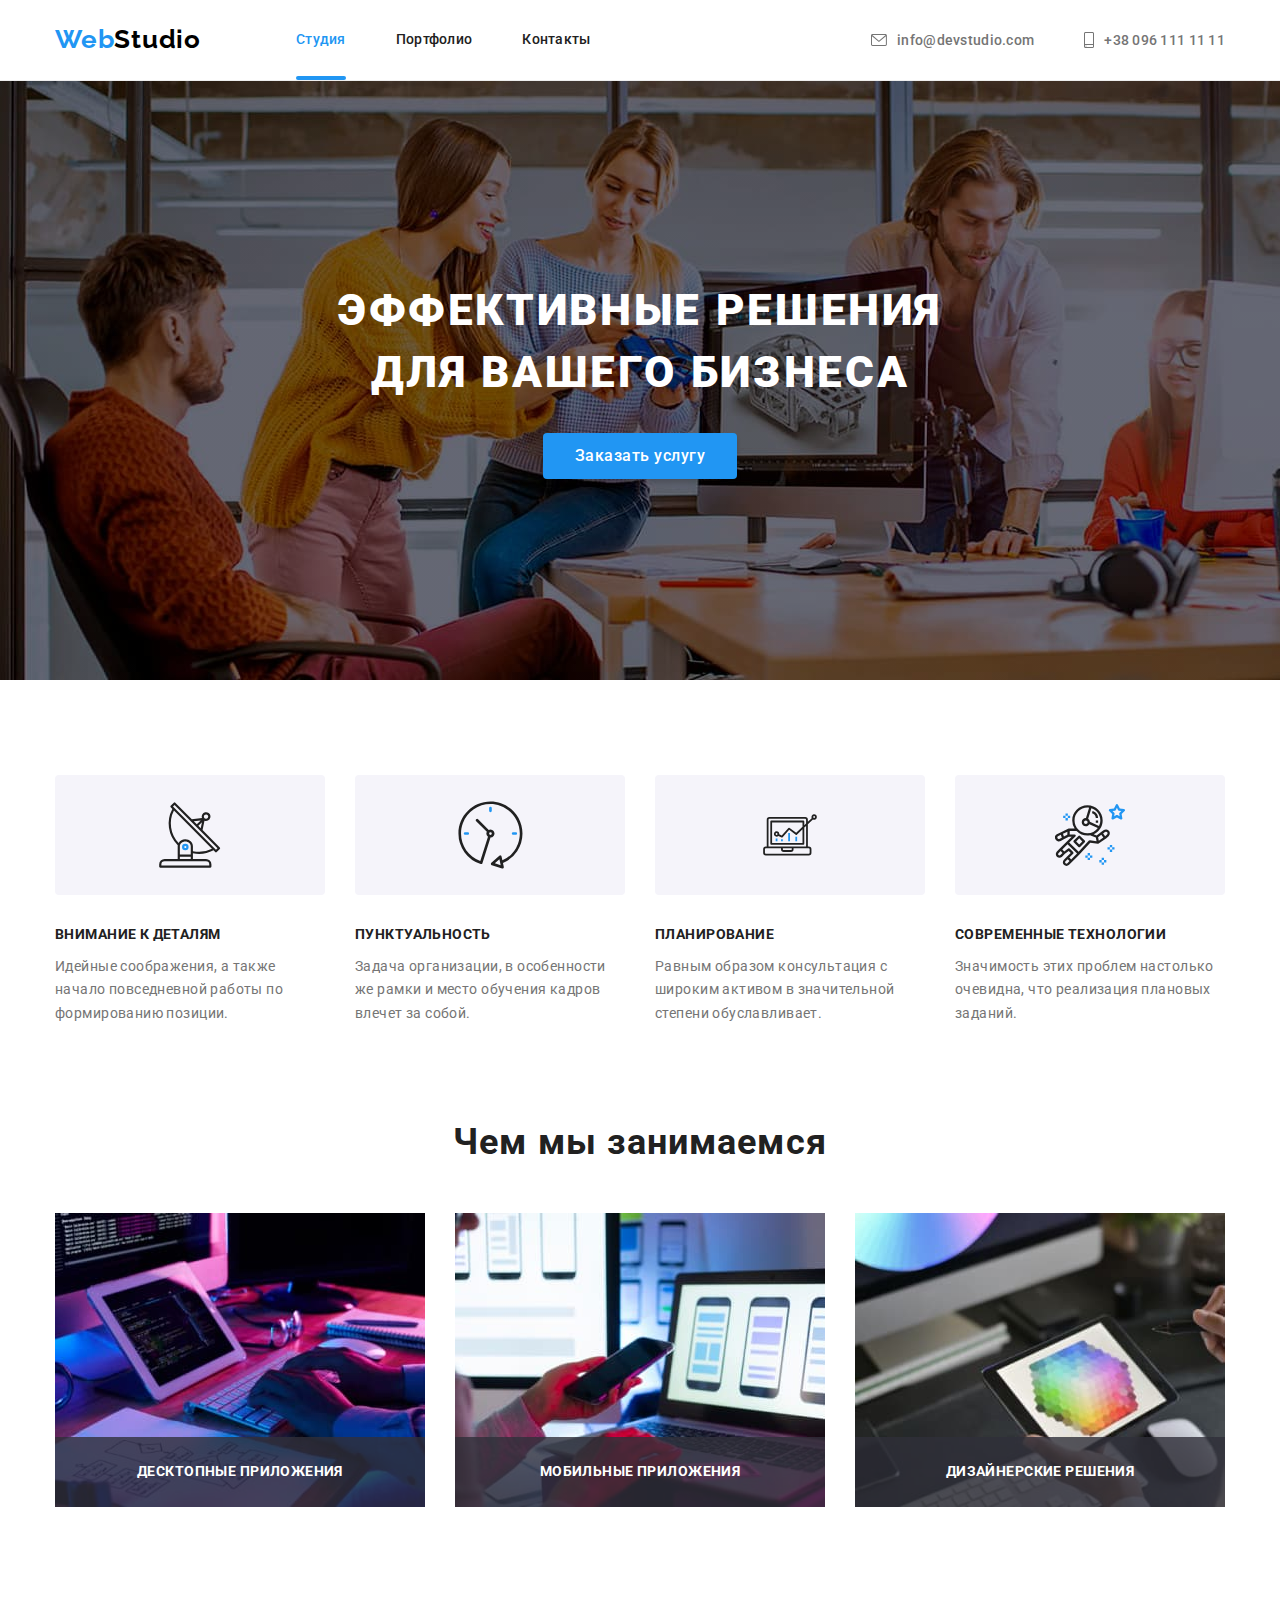
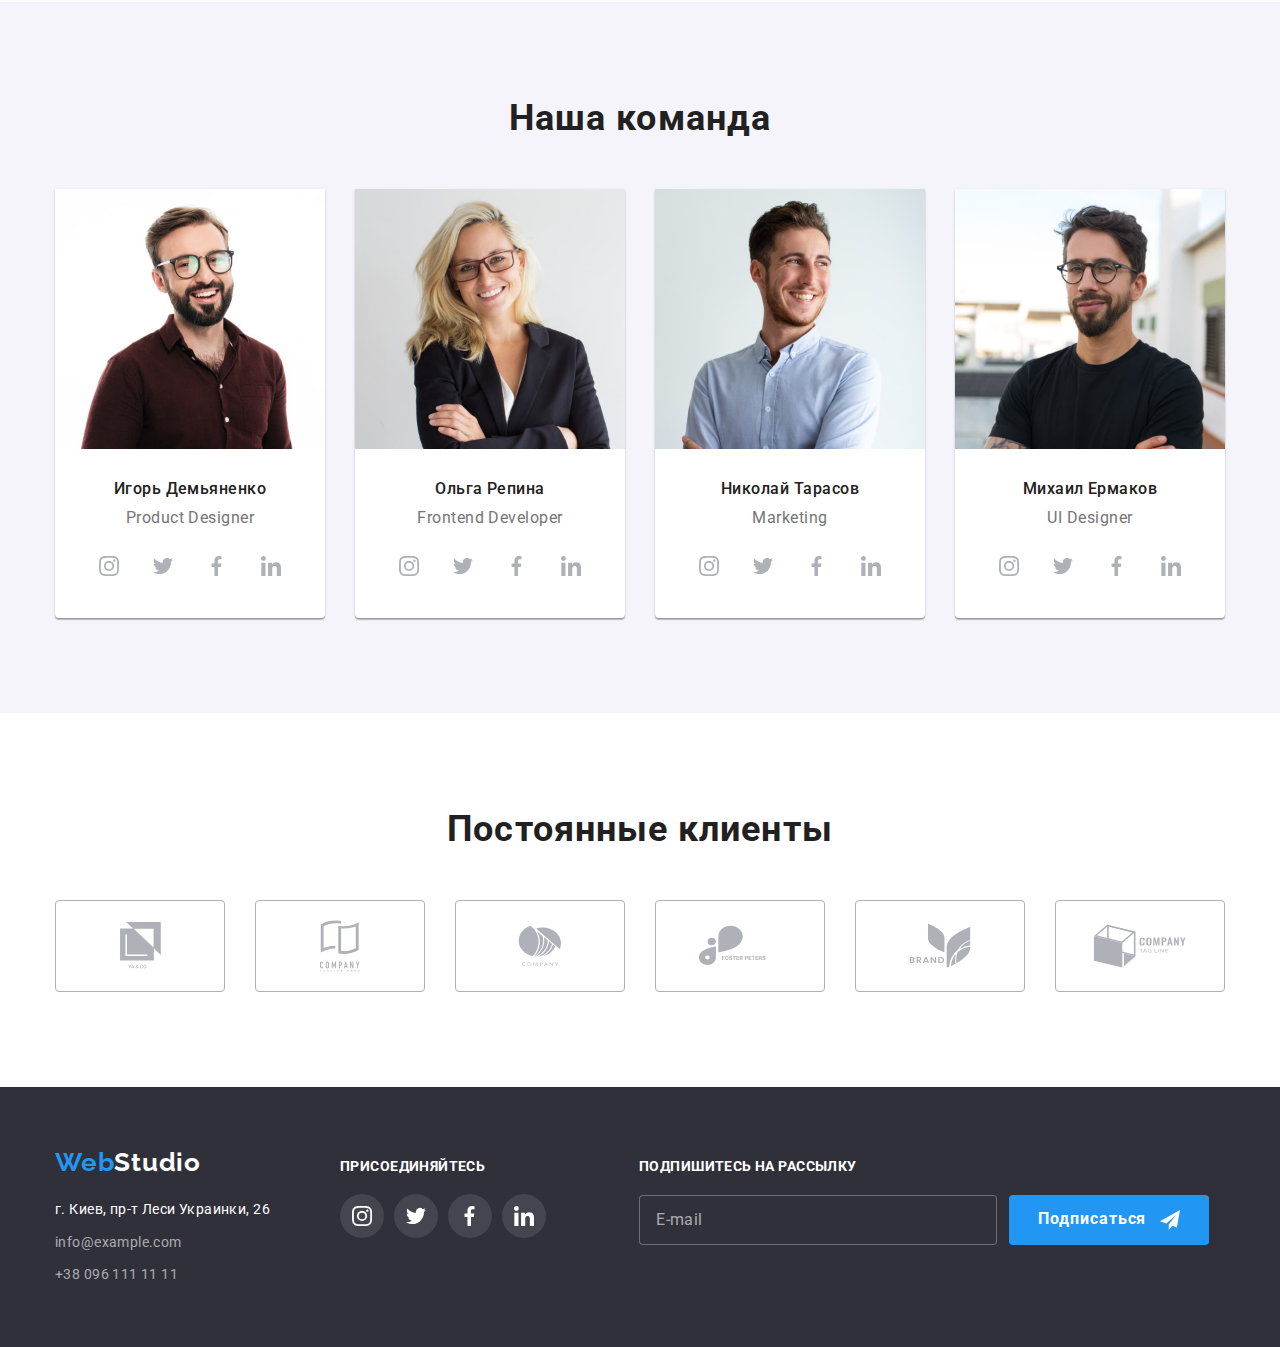
==== index.html @ 0ee6da51 "!!!!!!Start!!!!!!" ====
<!DOCTYPE html>
<html lang="ru">

<head>
  <meta charset="UTF-8" />
  <meta http-equiv="X-UA-Compatible" content="IE=edge" />
  <meta name="viewport" content="width=device-width, initial-scale=1.0" />
  <title>Document</title>
  <link rel="preconnect" href="https://fonts.googleapis.com" />
  <link rel="preconnect" href="https://fonts.gstatic.com" crossorigin />
  <link href="https://fonts.googleapis.com/css2?family=Raleway:wght@700&family=Roboto:wght@400;500;700;900&display=swap"
    rel="stylesheet" />
  <link rel="stylesheet"
    href="https://cdnjs.cloudflare.com/ajax/libs/modern-normalize/1.1.0/modern-normalize.min.css" />
  <link rel="stylesheet" href="./css/main.min.css" />

</head>

<body>
  <!-- верхняя линия -->
  <header class="header">

    <div class="container">

      <nav class="header__nav">

        <a href="" class="header__logo"><span class="header__web">Web</span>Studio</a>


        <ul class="site-nav">

          <li class="site-nav__item"><a href="./index.html" class="site-nav__link current ">Студия</a></li>

          <li class="site-nav__item">
            <a href="./portfolio.html" class="site-nav__link ">Портфолио</a>
          </li>
          <li class="site-nav__item"><a href="" class="site-nav__link">Контакты</a></li>
        </ul>
      </nav>

      <ul class="auth-nav ">

        <li class=" auth-nav__item ">

          <a href="info@devstudio.com" class="auth-nav__info">

            <svg class="auth-nav__envelope auth-nav__icon" width="16px" height="12px">

              <use href="./images/icons.svg.svg#icon-envelope"></use>
            </svg>info@devstudio.com</a>
        </li>
        <li class=" auth-nav__item ">
          <a href="+380961111111" class="auth-nav__info">
            <svg class="auth-nav__smartphone auth-nav__icon" width="10px" height="16px">

              <use href="./images/icons.svg.svg#icon-smartphone"></use>
            </svg>+38 096 111 11 11</a>
        </li>
      </ul>
    </div>
  </header>
  <main>
    <!-- шапка -->

    <section class="heroes">
      <div class="heroes__section">

        <h1 class="heroes__header">

          Эффективные решения <br />
          для вашего бизнеса
        </h1>

        <button type="button" class=" heroes__button" data-modal-open>

          Заказать услугу
        </button>
      </div>
    </section>

    <!-- особенности -->
    <section class="section">
      <div class=" peculiarities container">
        <h2 class="secret">Особенности</h2>
        <ul class="peculiarities__list ">
          <li class="peculiarities__description">
            <div class="peculiarities__decor">
              <svg width="65.32px" height="70px" class="decor">
                <use href="./images/icons.svg.svg#icon-antenna"></use>
              </svg>
            </div>
            <h3 class="peculiarities__title">Внимание к деталям</h3>
            <p class="peculiarities__paragraph">
              Идейные соображения, а также начало повседневной работы по
              формированию позиции.
            </p>
          </li>

          <li class="peculiarities__description">
            <div class="peculiarities__decor">
              <svg width="66.96px" height="70px">
                <use href="./images/icons.svg.svg#icon-clock"></use>
              </svg>
            </div>
            <h3 class="peculiarities__title">Пунктуальность</h3>
            <p class="peculiarities__paragraph">
              Задача организации, в особенности же рамки и место обучения
              кадров влечет за собой.
            </p>
          </li>

          <li class="peculiarities__description">
            <div class="peculiarities__decor">
              <svg width="70px" height="53.69px">
                <use href="./images/icons.svg.svg#icon-diagram"></use>
              </svg>
            </div>
            <h3 class="peculiarities__title">Планирование</h3>
            <p class="peculiarities__paragraph">
              Равным образом консультация с широким активом в значительной
              степени обуславливает.
            </p>
          </li>

          <li class="peculiarities__description">
            <div class="peculiarities__decor">
              <svg width="70px" height="70px">
                <use href="./images/icons.svg.svg#icon-astronaut"></use>
              </svg>
            </div>
            <h3 class="peculiarities__title">Современные технологии</h3>
            <p class="peculiarities__paragraph">
              Значимость этих проблем настолько очевидна, что реализация
              плановых заданий.
            </p>
          </li>
        </ul>
      </div>
    </section>
    <!-- чем мы занимаемся -->
    <section class="performance">
      <h2 class="performance__title">Чем мы занимаемся</h2>
      <div class="container">


        <ul class=" performance__list">

          <li class="performance__description">

            <div class="performance__card">

              <img src="images/box1.jpg" alt="процес работы" width="370" />

              <div class="performance__fon">

                <p class=" performance__img-text">Десктопные приложения</p>

              </div>
            </div>
          </li>

          <li class="performance__description">
            <div class="performance__card">
              <img src="images/bo2.jpg" alt="процес работы" width="370" />

              <div class="performance__fon">
                <p class=" performance__img-text">Мобильные приложения</p>
              </div>
            </div>
          </li>

          <li class="performance__description">
            <div class="performance__card">
              <img src="images/bo3.jpg" alt="процес работы" width="370" />

              <div class="performance__fon">
                <p class=" performance__img-text">Дизайнерские решения</p>
              </div>
            </div>
          </li>
        </ul>
      </div>
    </section>
    <!-- наша команда -->
    <section class="team section">
      <h2 class="team__title ">Наша команда</h2>
      <div class="container">

        <ul class="team__list">

          <li class="team__description">

            <img src="images/img.jpg" alt="фото сотрудника" width="270" />
            <div class="team__works ">

              <h3 class="team__employee">Игорь Демьяненко</h3>

              <p class="team__speciality" lang="en">Product Designer</p>

              <ul class="social-media">

                <li class="social-media__logo ">

                  <a href="" class="social-media__link">

                    <svg width="20px" height="20px" class="social-media__icon social">

                      <use href="./images/icons.svg.svg#icon-instagram"></use>
                    </svg>
                  </a>
                </li>

                <li class="social-media__logo">
                  <a href="" class="social-media__link">
                    <svg width="20px" height="20px" class="social-media__icon">
                      <use href="./images/icons.svg.svg#icon-twitter"></use>
                    </svg>
                  </a>
                </li>

                <li class="social-media__logo">
                  <a href="" class="social-media__link">
                    <svg width="20px" height="20px" class="social-media__icon">
                      <use href="./images/icons.svg.svg#icon-facebook"></use>
                    </svg>
                  </a>
                </li>

                <li class="social-media__logo">
                  <a href="" class="social-media__link">
                    <svg width="20px" height="20px" class="social-media__icon">
                      <use class="tester" href="./images/icons.svg.svg#icon-linkedin"></use>
                    </svg>
                  </a>
                </li>
              </ul>
            </div>
          </li>

          <li class="team__description">
            <img src="images/img1.jpg" alt="фото сотрудника" width="270" />
            <div class="team__works">
              <h3 class="team__employee">Ольга Репина</h3>
              <p class="team__speciality" lang="en">Frontend Developer</p>
              <ul class="social-media">

                <li class="social-media__logo ">

                  <a href="" class="social-media__link">

                    <svg width="20px" height="20px" class="social-media__icon">

                      <use href="./images/icons.svg.svg#icon-instagram"></use>
                    </svg>
                  </a>
                </li>

                <li class="social-media__logo">
                  <a href="" class="social-media__link">
                    <svg width="20px" height="20px" class="social-media__icon">
                      <use href="./images/icons.svg.svg#icon-twitter"></use>
                    </svg>
                  </a>
                </li>

                <li class="social-media__logo">
                  <a href="" class="social-media__link">
                    <svg width="20px" height="20px" class="social-media__icon">
                      <use href="./images/icons.svg.svg#icon-facebook"></use>
                    </svg>
                  </a>
                </li>

                <li class="social-media__logo">
                  <a href="" class="social-media__link">
                    <svg width="20px" height="20px" class="social-media__icon">
                      <use class="tester" href="./images/icons.svg.svg#icon-linkedin"></use>
                    </svg>
                  </a>
                </li>
              </ul>
            </div>
          </li>

          <li class="team__description">
            <img src="images/img2.jpg" alt="фото сотрудника" width="270" />
            <div class="team__works">
              <h3 class="team__employee">Николай Тарасов</h3>
              <p class="team__speciality" lang="en">Marketing</p>
              <ul class="social-media">

                <li class="social-media__logo ">

                  <a href="" class="social-media__link ">

                    <svg width="20px" height="20px" class="social-media__icon ">

                      <use href="./images/icons.svg.svg#icon-instagram"></use>
                    </svg>
                  </a>
                </li>

                <li class="social-media__logo">
                  <a href="" class="social-media__link">
                    <svg width="20px" height="20px" class="social-media__icon">
                      <use href="./images/icons.svg.svg#icon-twitter"></use>
                    </svg>
                  </a>
                </li>

                <li class="social-media__logo">
                  <a href="" class="social-media__link">
                    <svg width="20px" height="20px" class="social-media__icon">
                      <use href="./images/icons.svg.svg#icon-facebook"></use>
                    </svg>
                  </a>
                </li>

                <li class="social-media__logo">
                  <a href="" class="social-media__link">
                    <svg width="20px" height="20px" class="social-media__icon">
                      <use class="tester" href="./images/icons.svg.svg#icon-linkedin"></use>
                    </svg>
                  </a>
                </li>
              </ul>
            </div>
          </li>

          <li class="team__description">
            <img src="images/img3.jpg" alt="фото сотрудника" width="270" />
            <div class="team__works">
              <h3 class="team__employee">Михаил Ермаков</h3>
              <p class="team__speciality" lang="en">UI Designer</p>
              <ul class="social-media">

                <li class="social-media__logo ">

                  <a href="" class="social-media__link">

                    <svg width="20px" height="20px" class="social-media__icon">

                      <use href="./images/icons.svg.svg#icon-instagram"></use>
                    </svg>
                  </a>
                </li>

                <li class="social-media__logo">
                  <a href="" class="social-media__link">
                    <svg width="20px" height="20px" class="social-media__icon">
                      <use href="./images/icons.svg.svg#icon-twitter"></use>
                    </svg>
                  </a>
                </li>

                <li class="social-media__logo">
                  <a href="" class="social-media__link">
                    <svg width="20px" height="20px" class="social-media__icon">
                      <use href="./images/icons.svg.svg#icon-facebook"></use>
                    </svg>
                  </a>
                </li>

                <li class="social-media__logo">
                  <a href="" class="social-media__link">
                    <svg width="20px" height="20px" class="social-media__icon">
                      <use class="tester" href="./images/icons.svg.svg#icon-linkedin"></use>
                    </svg>
                  </a>
                </li>
              </ul>
            </div>
          </li>
        </ul>
      </div>
    </section>
  </main>

  <!-- клиенты -->
  <section class="clients section">
    <h2 class=" clients__title">Постоянные клиенты</h2>
    <div class="container">

      <ul class="clients__list">

        <li class="clients__group">
          <a href="" class="clients__link ">

            <svg width="41px" height="46.7px" class="clients__icon ">

              <use href="./images/icons.svg.svg#icon-group"></use>
            </svg>
          </a>
        </li>
        <li class="clients__group">
          <a href="" class="clients__link ">
            <svg width="40px" height="52px" class="clients__icon ">
              <use href="./images/icons.svg.svg#icon-group1"></use>
            </svg>
          </a>
        </li>
        <li class="clients__group">
          <a href="" class="clients__link ">
            <svg width="43.46px" height="41.18px" class="clients__icon ">
              <use href="./images/icons.svg.svg#icon-group2"></use>
            </svg>
          </a>
        </li>
        <li class="clients__group">
          <a href="" class="clients__link ">
            <svg width="84.44px" height="40.62px" class="clients__icon ">
              <use href="./images/icons.svg.svg#icon-group3"></use>
            </svg>
          </a>
        </li>
        <li class="clients__group">
          <a href="" class="clients__link ">
            <svg width="62.54px" height="45.43px" class="clients__icon ">
              <use href="./images/icons.svg.svg#icon-group4"></use>
            </svg>
          </a>
        </li>
        <li class="clients__group">
          <a href="" class="clients__link ">
            <svg width="93.79px" height="43.93px" class="clients__icon ">
              <use href="./images/icons.svg.svg#icon-group5"></use>
            </svg>
          </a>
        </li>
      </ul>
    </div>
  </section>

  <!-- футер -->
  <footer class="footer">

    <div class=" footer__conteainer container ">

      <div class="footer__address">

        <a class="footer__logo" href=""><span class="footer__web">Web</span>Studio</a>

        <address style="font-style: normal;">

          <ul class="footer__nav ">

            <li class="footer__info auth-info">

              <a href="" class="footer__auth">г. Киев, пр-т Леси Украинки, 26</a>

            </li>
            <li class="footer__info auth-info">
              <a href="info@example.com" class="footer__infoLink ">info@example.com</a>
            </li>
            <li class="footer__info  auth-info">
              <a href="+380961111111" class="footer__infoLink ">+38 096 111 11 11</a>
            </li>
          </ul>
        </address>
      </div>


      <div class="footer-media">
        <h2 class="footer-media__strong">присоединяйтесь</h2>
        <ul class="footerSoc">
          <li class="footerSoc__item">
            <a href="" class=" footerSoc__icon">
              <svg class="footerSoc__svg " width="20px" height="20px">
                <use href="./images/icons.svg.svg#icon-instagram"></use>
              </svg>
            </a>
          </li>
          <li class="footerSoc__item">
            <a href="" class="footerSoc__icon">
              <svg class="footerSoc__svg" width="20px" height="20px">
                <use href="./images/icons.svg.svg#icon-twitter"></use>
              </svg>
            </a>
          </li>
          <li class="footerSoc__item">
            <a href="" class="footerSoc__icon">
              <svg class="footerSoc__svg" width="20px" height="20px">
                <use href="./images/icons.svg.svg#icon-facebook"></use>
              </svg>
            </a>
          </li>
          <li class="footerSoc__item">
            <a href="" class="footerSoc__icon">
              <svg class="footerSoc__svg" width="20px" height="20px">
                <use href="./images/icons.svg.svg#icon-linkedin"></use>
              </svg>
            </a>
          </li>
        </ul>
      </div>
      <div class="subscription">
        <label for="email" class="subscription__label">Подпишитесь на рассылку</label>
        <input class="subscription__input" placeholder="E-mail" type="email" name="email" id="email">

        <button class=" subscription__button" type="submit">Подписаться

          <svg class="subscription__icons" width="20px" height="20px">
            <use href="./images/icons.svg.svg#icon-send"></use>
          </svg>

        </button>
      </div>
    </div>
  </footer>
  <!-- модальное окно -->
  <div class="backdrop is-hidden" data-modal>
    <div class="modal">
      <button type="button" class="modal__close" data-modal-close>
        <svg width="18px" height="18px">
          <use href="./images/icons.svg.svg#icon-buttonx"></use>
        </svg>
      </button>
      <div class="modal__sign">
        <h2>Оставьте свои данные, мы вам перезвоним</h2>
        <form class="form ">

          <div class="form__field">

            <label for="name" class="form__label">Имя</label>

            <input type="text" class="form__input" name="name" id="name">

            <svg class="form__icons" width="18px" height="18px">

              <use href="./images/icons.svg.svg#icon-person"></use>
            </svg>

          </div>

          <div class="form__field">
            <label for="tel" class="form__label">Телефон</label>
            <input type="tel" class="form__input" name="tel" id="tel">
            <svg class="form__icons" width="18px" height="18px">
              <use href="./images/icons.svg.svg#icon-phone"></use>
            </svg>
          </div>

          <div class="form__field">
            <label for="email" class="form__label">Почта</label>
            <input type="email" class="form__input" name="email" id="email-form">
            <svg class="form__icons" width="18px" height="18px">
              <use href="./images/icons.svg.svg#icon-email"></use>
            </svg>
          </div>
          <div class="form__field">
            <label for="comment" class="form__label">Комментарий</label>
            <textarea name="comment" id="comment" cols="100" placeholder="Введите текст"></textarea>
          </div>
          <div class="checkbox ">
            <input class="checkbox__conditions" type="checkbox" value="conditions" name="checkbox" id="conditions">

            <label for="conditions" class="checkbox__text tex-conditions">Соглашаюсь с рассылкой и принимаю
              <a href="" class="checkbox__treaty treaty-conditions">Условия договора</a>
            </label>
          </div>

          <div class="butt"> <button type="submit" class="modal__button">Отправить</button></div>

        </form>
      </div>
    </div>
  </div>
  <script src="./js/modal.js"></script>
</body>

</html>
---- css/main.min.css ----
html{box-sizing:border-box}*,*::before,*::after{box-sizing:inherit}.list{list-style:none}ul,li,a{list-style:none;padding:0;margin:0}h1,h2,h3,h4,p{margin:0;padding:0}.dec-non{text-decoration:none}img{display:block}body{padding-top:80px;background-color:#fff;color:#757575;font-family:"Roboto", sans-serif;margin:0}.section{text-align:center;padding-top:95px;padding-bottom:95px}.container{margin-left:auto;margin-right:auto;padding-left:15px;padding-right:15px;width:1200px}.secret{position:absolute;width:1px;height:1px;margin:-1px;border:0;padding:0;white-space:nowrap;clip-path:inset(100%);clip:rect(0 0 0 0);overflow:hidden}.header{position:fixed;width:100%;top:0;left:0;z-index:1;background-color:#fff;border-bottom:1px solid #eeeeee}.container{display:flex;align-items:center}.header__nav{display:flex;align-items:center}.site-nav{margin:auto;margin-left:95px;display:flex}.site-nav__item{margin-right:50px}.site-nav:last-child{margin-right:0}.site-nav__link{position:relative;display:block;padding:32px 0px;font-weight:500;font-size:14px;line-height:1.14;letter-spacing:0.02em;text-decoration:none;color:#212121;transition-property:color;transition-duration:250ms;transition-timing-function:cubic-bezier(0.4, 0, 0.2, 1)}.site-nav__link:focus,.site-nav__link:hover{color:#2196f3}.site-nav__link.current{color:#2196f3}.auth-nav__info{text-decoration:none;font-weight:500;font-size:14px;line-height:1.14;letter-spacing:0.02em}.auth-nav{margin-left:auto;display:flex;align-items:baseline;margin-top:0;margin-bottom:0}.auth-nav__info{text-decoration:none;font-weight:500;font-size:14px;line-height:1.14;letter-spacing:0.02em;color:#757575;transition-property:color;transition-duration:250ms;transition-timing-function:cubic-bezier(0.4, 0, 0.2, 1)}.auth-nav:focus,.auth-nav:hover{color:#2196f3}.auth-nav__item+.auth-nav__item{margin-left:50px}.auth-nav__icon{margin-right:10px;fill:#757575;transition-property:fill;transition-duration:250ms;transition-timing-function:cubic-bezier(0.4, 0, 0.2, 1)}.auth-nav__smartphone{margin-bottom:-3px}.auth-nav__envelope{margin-bottom:-1px}.auth-nav__info:hover,.auth-nav__info:focus{color:#2196f3}.auth-nav__info:hover .auth-nav__icon,.auth-nav__info:focus .auth-nav__icon{fill:#2196f3}.current::after{content:"";position:absolute;left:0;bottom:0;display:block;width:100%;height:4px;border-radius:2px;background-color:#2196f3}.header__logo{font-family:"Raleway";font-style:normal;text-decoration:none;font-weight:700;font-size:26px;line-height:1.2;letter-spacing:0.03em;color:black}.header__web{color:#2196f3}.heroes{min-height:600px;max-width:1600px;padding-top:200px;padding-bottom:200px;margin:auto;background-image:linear-gradient(to right, rgba(0,0,0,0.25), rgba(0,0,0,0.25)),url(../images/Img-fon.jpg);background-color:#2f303a}.heroes__section{text-align:center;margin-left:auto;margin-right:auto;width:1200px}.heroes__header{margin:0;padding:0;font-weight:900;font-size:44px;line-height:1.4;letter-spacing:0.06em;text-transform:uppercase;color:#fff;margin-bottom:30px}.heroes__button{display:inline-block;font-family:inherit;font-weight:500;font-size:16px;line-height:1.6;cursor:pointer;text-align:center;letter-spacing:0.03em;border-radius:4px;border:none;padding:10px 32px;box-sizing:border-box;align-items:center;color:#fff;background-color:#2196f3;box-shadow:0px 4px 4px rgba(0,0,0,0.15);transition-property:background-color;transition-duration:250ms;transition-timing-function:cubic-bezier(0.4, 0, 0.2, 1)}.heroes__button:hover,.heroes__button:focus{background-color:#006eff}.peculiarities__list{display:flex;margin-bottom:0;margin-top:0;font-weight:700;font-size:14px;line-height:1.4;letter-spacing:0.03em;color:#212121}.peculiarities__description{text-align:center;text-align:left;width:270px}.peculiarities__description:not(:last-child){margin-right:30px}.peculiarities__decor{display:flex;justify-content:center;align-items:center;margin-bottom:30px;width:270px;height:120px;border-radius:4px;background-color:#f5f4fa}.peculiarities__title{margin-top:0;margin-bottom:10px;font-weight:700;font-size:14px;line-height:1.4;letter-spacing:0.03em;text-transform:uppercase;color:#212121}.peculiarities__paragraph{margin-bottom:0;margin-top:0;font-weight:400;font-size:14px;line-height:1.7;letter-spacing:0.03em;color:#757575}.performance{text-align:center;padding-bottom:95px}.performance__title{text-align:center;margin-top:0;margin-bottom:0;margin-bottom:50px;font-weight:700;font-size:36px;line-height:1.17;letter-spacing:0.03em;color:#212121}.performance__list{margin:0;display:flex}.performance__description:not(:last-child){padding-right:30px}.performance__card{position:relative}.performance__fon{display:flex;position:absolute;align-items:center;justify-content:center;bottom:0;padding:8px;width:100%;min-height:70px;background-color:rgba(47,48,58,0.8)}.performance__img-text{font-style:normal;text-transform:uppercase;font-weight:700;font-size:14px;line-height:1.14;letter-spacing:0.03em;color:#fff}.team{background-color:#f5f4fa}.team__title{text-align:center;margin-top:0;margin-bottom:0;margin-bottom:50px;font-weight:700;font-size:36px;line-height:1.17;letter-spacing:0.03em;color:#212121}.team__list{margin-top:0;margin-bottom:0;text-align:center;padding-left:0;padding-right:0;display:flex}.team__description{border-radius:0px 0px 4px 4px;box-shadow:0px 1px 3px rgba(0,0,0,0.12),0px 1px 1px rgba(0,0,0,0.14),0px 2px 1px rgba(0,0,0,0.2);background-color:#fff}.team__description:not(:last-child){margin-right:30px}.team__works{padding-top:30px;padding-bottom:30px}.team__employee{margin-top:0;margin-bottom:0;padding-bottom:10px;font-weight:500;font-size:16px;line-height:1.2;letter-spacing:0.03em;color:#212121}.team__speciality{margin-top:0;margin-bottom:0;padding-bottom:16px;font-weight:400;font-size:16px;line-height:1.2;letter-spacing:0.03em}.social-media{display:flex;align-items:center;margin:auto;width:206px}.social-media__logo:not(:last-child){margin-right:10px}.social-media__link{display:flex;width:44px;height:44px;border-radius:50%;transition-property:background-color;transition-duration:250ms;transition-timing-function:cubic-bezier(0.4, 0, 0.2, 1)}.social-media__link:hover,.social-media__link:focus{background-color:#2196f3;filter:drop-shadow(0px 4px 4px rgba(0,0,0,0.25))}.social-media__link a{width:20px;height:20px}.social-media__icon{margin:auto;width:20px;height:20px;fill:#afb1b8;transition-property:fill;transition-duration:250ms;transition-timing-function:cubic-bezier(0.4, 0, 0.2, 1)}.social-media__link:focus .social-media__icon,.social-media__link:hover .social-media__icon{fill:#fff}.clients__title{font-weight:700;font-size:36px;line-height:1.17;margin-bottom:50px;text-align:center;letter-spacing:0.03em;color:#212121}.clients__list{display:flex}.clients__group:not(:last-child){margin-right:30px}.clients__link{display:flex;justify-content:center;width:170px;height:92px;border:1px solid #afb1b8;background-color:#fff;border-radius:4px;transition-property:border-color;transition-duration:250ms;transition-timing-function:cubic-bezier(0.4, 0, 0.2, 1)}.clients__link:hover,.clients__link:focus{border:1px solid #2196f3}.clients__icon{margin-top:auto;margin-bottom:auto;max-width:106px;max-height:60px;fill:#afb1b8;transition-property:fill;transition-duration:250ms;transition-timing-function:cubic-bezier(0.4, 0, 0.2, 1)}.clients__link:focus .clients__icon,.clients__link:hover .clients__icon{fill:#2196f3}.backdrop{position:fixed;top:0;left:0;width:100%;height:100%;background-color:rgba(0,0,0,0.2);transition:opacity 500ms linear, visibility 500ms linear}.backdrop.is-hidden{visibility:hidden;opacity:0;pointer-events:none}.backdrop.is-hidden .modal{transform:translate(-50%, -50%) scale(0) rotate(90deg)}.modal{position:absolute;top:50%;left:50%;transform:translate(-50%, -50%);padding:40px;min-width:528px;min-height:581px;border-radius:4px;box-shadow:0px 1px 3px rgba(0,0,0,0.12),0px 1px 1px rgba(0,0,0,0.14),0px 2px 1px rgba(0,0,0,0.2);background-color:#fff;transform:translate(-50%, -50%);transition:transform 250ms linear}.modal__close{display:flex;align-items:center;position:absolute;cursor:pointer;right:0;top:0;margin:8px;width:30px;height:30px;box-sizing:inherit;border-radius:50%;background-color:#fff;border:1px solid rgba(0,0,0,0.1);transition-property:box-shadow fill;transition-duration:250ms;transition-timing-function:cubic-bezier(0.4, 0, 0.2, 1)}.modal__close:hover,.modal__close:focus{box-shadow:0px 4px 4px rgba(0,0,0,0.25);fill:#2196f3}.modal__sign{align-items:center;justify-content:center}.modal__sign h2{font-weight:700;font-size:20px;margin-bottom:12px;line-height:1.15;letter-spacing:0.03em;color:#212121}.form{width:448px;height:342px}.form__field{position:relative;display:flex;flex-direction:column;margin-top:10px}.form__field textarea{resize:none;height:120px;padding:12px 16px;border:1px solid rgba(33,33,33,0.2);border-radius:4px;transition-property:border;transition-duration:250ms;transition-timing-function:cubic-bezier(0.4, 0, 0.2, 1)}.form__field textarea:focus{outline:0;outline-offset:0}.form__field textarea:focus,.form__field textarea:hover{border:1px solid #2196f3}.form__field ::placeholder{color:rgba(117,117,117,0.5)}.form__label{font-weight:400;font-size:12px;line-height:1.16;margin-bottom:4px;letter-spacing:0.01em}.form__input{padding:12px 42px;height:40px;border:1px solid rgba(33,33,33,0.2);border-radius:4px;transition-property:border;transition-duration:250ms;transition-timing-function:cubic-bezier(0.4, 0, 0.2, 1)}.form__input:focus{outline:0;outline-offset:0}.form__field .form__input:focus,.form__field .form__input:hover{border:1px solid #2196f3}.form__icons{position:absolute;top:29px;left:12px;transition-property:fill;transition-duration:250ms;transition-timing-function:cubic-bezier(0.4, 0, 0.2, 1)}.form__input:focus+.form__icons{fill:#2196f3}.checkbox{position:relative;display:flex;align-items:center;justify-content:center;margin-top:27px;margin-bottom:30px}.checkbox__conditions{position:absolute;width:1px;height:1px;margin:-1px;border:0;padding:0;white-space:nowrap;clip-path:inset(100%);clip:rect(0 0 0 0);overflow:hidden;transition-property:border-color background-color;transition-duration:250ms;transition-timing-function:cubic-bezier(0.4, 0, 0.2, 1)}.checkbox__text{font-weight:400;font-size:14px;line-height:1.71;letter-spacing:0.03em}.checkbox__text::before{position:absolute;content:"";top:50%;left:0;transform:translateY(-60%);display:inline-block;width:15px;height:15px;border:2px solid #212121;border-radius:4px}.checkbox__conditions:checked ~ .checkbox__text::before{border-color:#2196f3;background-color:#2196f3;background-image:url(../images/icon.check.svg);background-origin:content-box}.checkbox__treaty{color:#2196f3}.modal__button{display:block;border:none;box-sizing:border-box;font-weight:700;font-size:16px;line-height:1.9;letter-spacing:0.06em;align-items:center;text-align:center;margin:0 auto;border-radius:4px;border:none;padding:6px 22px;cursor:pointer;width:200px;height:50px;color:#fff;background-color:#2196f3;transition-property:background-color box-shadow;transition-duration:250ms;transition-timing-function:cubic-bezier(0.4, 0, 0.2, 1)}.modal__button:hover,.modal__button:focus{background-color:#006eff;box-shadow:0px 4px 4px rgba(0,0,0,0.15)}footer{font-weight:400;font-size:14px;line-height:1.7;letter-spacing:0.03em;background-color:#2f303a}.footer{padding-top:60px;padding-bottom:60px}.footer__conteainer{display:flex;align-items:baseline}.footer__address{margin-right:70px}.footer__logo{display:block;margin-bottom:20px;font-family:"Raleway";font-style:normal;text-decoration:none;font-weight:700;font-size:26px;line-height:1.2;letter-spacing:0.03em;color:#fff}.footer__web{color:#2196f3}.footer__nav>.footer__info:not(:last-child){margin-bottom:9px}.footer__info{display:block}.footer__auth{text-decoration:none;color:#fff;transition-property:color;transition-duration:250ms;transition-timing-function:cubic-bezier(0.4, 0, 0.2, 1)}.footer__auth:focus,.footer__auth:hover{color:#2196f3}.footer__infoLink{color:rgba(255,255,255,0.6);text-decoration:none;transition-property:color;transition-duration:250ms;transition-timing-function:cubic-bezier(0.4, 0, 0.2, 1)}.footer__infoLink:focus,.footer__infoLink:hover{color:#2196f3}.footer-media{margin-right:93px}.footer-media__strong{margin-bottom:20px;padding:0;font-weight:700;font-size:14px;line-height:16px;letter-spacing:0.03em;text-transform:uppercase;color:#fff}.footerSoc{display:flex;width:206px;height:44px}.footerSoc__item:not(:last-child){margin-right:10px}.footerSoc__icon{display:flex;width:44px;height:44px;border-radius:50%;background-color:#44454e;transition-property:background-color;transition-duration:250ms;transition-timing-function:cubic-bezier(0.4, 0, 0.2, 1)}.footerSoc__icon:hover,.footerSoc__icon:focus{background-color:#2196f3}.footerSoc__svg{margin:auto;width:20px;height:20px;fill:#fff}.subscription{display:flex;flex-direction:column;position:relative;width:570px;height:86px}.subscription__label{font-weight:700;font-size:14px;text-transform:uppercase;line-height:1.14;letter-spacing:0.03em;color:#fff;margin-bottom:20px}.subscription__input{padding:15px 16px;border-radius:4px;border:1px solid rgba(255,255,255,0.3);width:358px;height:50px;background-color:#2f303a;transition-property:border;transition-duration:250ms;transition-timing-function:cubic-bezier(0.4, 0, 0.2, 1)}.subscription__input:focus{outline:0;outline-offset:0}.subscription__input:focus,.subscription__input:hover{border:1px solid #2196f3}.subscription__input::placeholder{font-weight:400;font-size:16px;line-height:1.25;letter-spacing:0.03em;color:rgba(255,255,255,0.6)}.subscription__button{border:none;box-sizing:border-box;font-weight:700;font-size:16px;line-height:1.9;letter-spacing:0.06em;align-items:center;text-align:center;display:flex;position:absolute;align-items:center;justify-content:space-around;right:0;bottom:0;border-radius:4px;border:none;padding:6px 22px;cursor:pointer;width:200px;height:50px;text-align:center;color:#fff;background-color:#2196f3;transition-property:background-color box-shadow;transition-duration:250ms;transition-timing-function:cubic-bezier(0.4, 0, 0.2, 1)}.subscription__button:hover,.subscription__button:focus{background-color:#006eff;box-shadow:0px 4px 4px rgba(0,0,0,0.15)}.subscription__icons{fill:#fff}.section-project{padding-top:95px;padding-bottom:95px}.section-project__conteiner{margin-left:auto;margin-right:auto;padding-left:15px;padding-right:15px;width:1200px}.filter{display:flex;justify-content:center;margin:0;padding:0;margin-bottom:50px;margin-right:auto;align-items:center}.filter .filter__item:not(:last-child){margin-right:8px}.filter__button{border-radius:4px;border:none;cursor:pointer;padding:6px 22px;box-sizing:border-box;min-width:70px;font-weight:500;font-size:16px;line-height:1.9;letter-spacing:0.06em;align-items:center;text-align:center;color:#212121;background-color:#f5f4fa;transition-property:background-color filter color;transition-duration:250ms;transition-timing-function:cubic-bezier(0.4, 0, 0.2, 1)}.filter__button:hover,.filter__button:focus{color:#ffffff;background-color:#2196f3;filter:drop-shadow(0px 4px 4px rgba(0,0,0,0.25))}.project{display:flex;flex-wrap:wrap;margin:auto;padding:0}.cards{margin-right:30px;margin-bottom:30px;transition-property:filter;transition-duration:250ms;transition-timing-function:cubic-bezier(0.4, 0, 0.2, 1);width:calc((100% - 60px) / 3);background-color:#fff}.cards:nth-child(3n){margin-right:0px}.cards:nth-last-child(-n+3){margin-bottom:0}.cards:hover{filter:drop-shadow(0px 4px 4px rgba(0,0,0,0.25))}.cards__link{text-decoration:none}.cards__effect{position:relative;overflow:hidden}.cards__textBox{position:absolute;bottom:0;right:0;padding:63px 24px;width:100%;height:100%;background-color:rgba(33,150,243,0.9);transform:translateY(100%);transition-duration:250ms;transition-timing-function:cubic-bezier(0.4, 0, 0.2, 1)}.cards:hover .cards__textBox{transform:translateY(0)}.cards__text{padding:63px, 24px;font-weight:400;font-size:18px;line-height:1.55;letter-spacing:0.03em;text-align:left;color:#fff}.cards__border{padding:20px 24px;border:1px solid #eeeeee;border-top:0}.cards__title{font-weight:700;font-size:18px;line-height:2;letter-spacing:0.06em;color:#212121}.cards__description{font-weight:400;font-size:16px;line-height:1.87;letter-spacing:0.03em;color:#757575}
/*# sourceMappingURL=main.min.css.map */
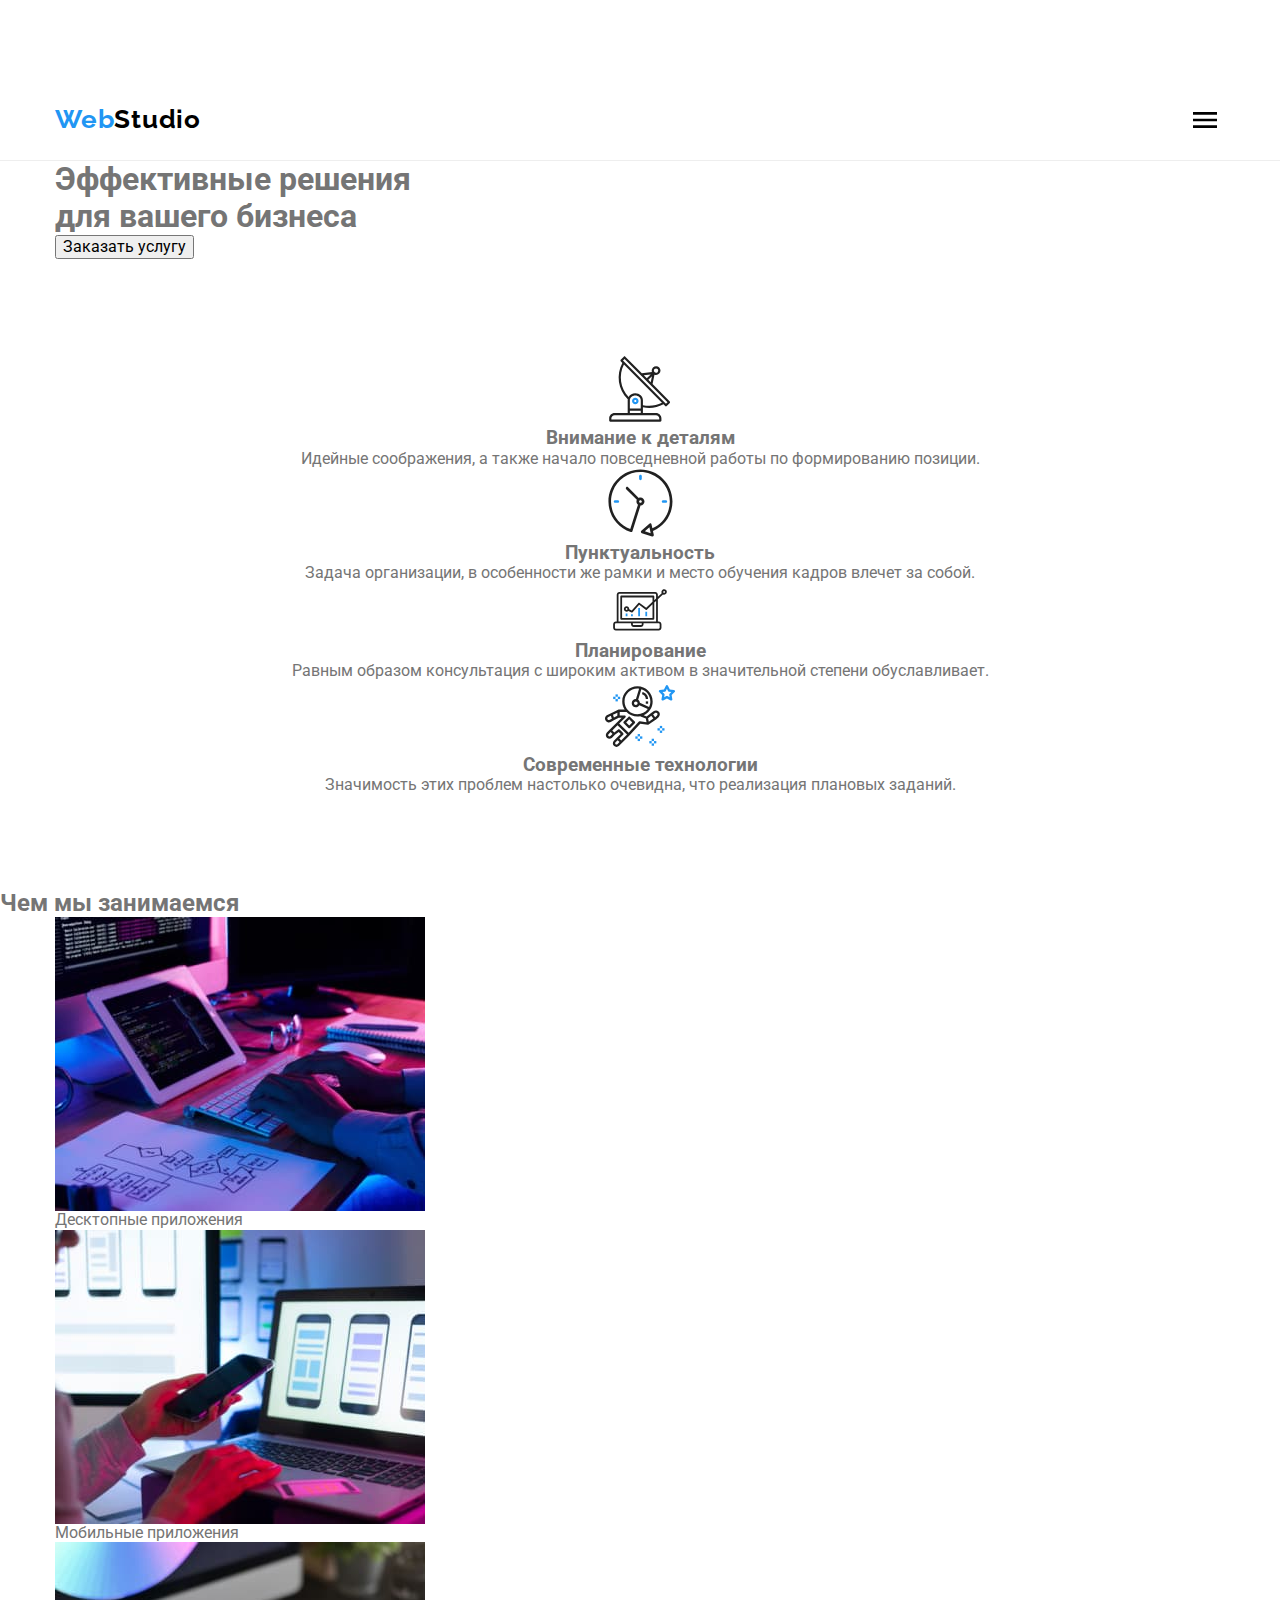
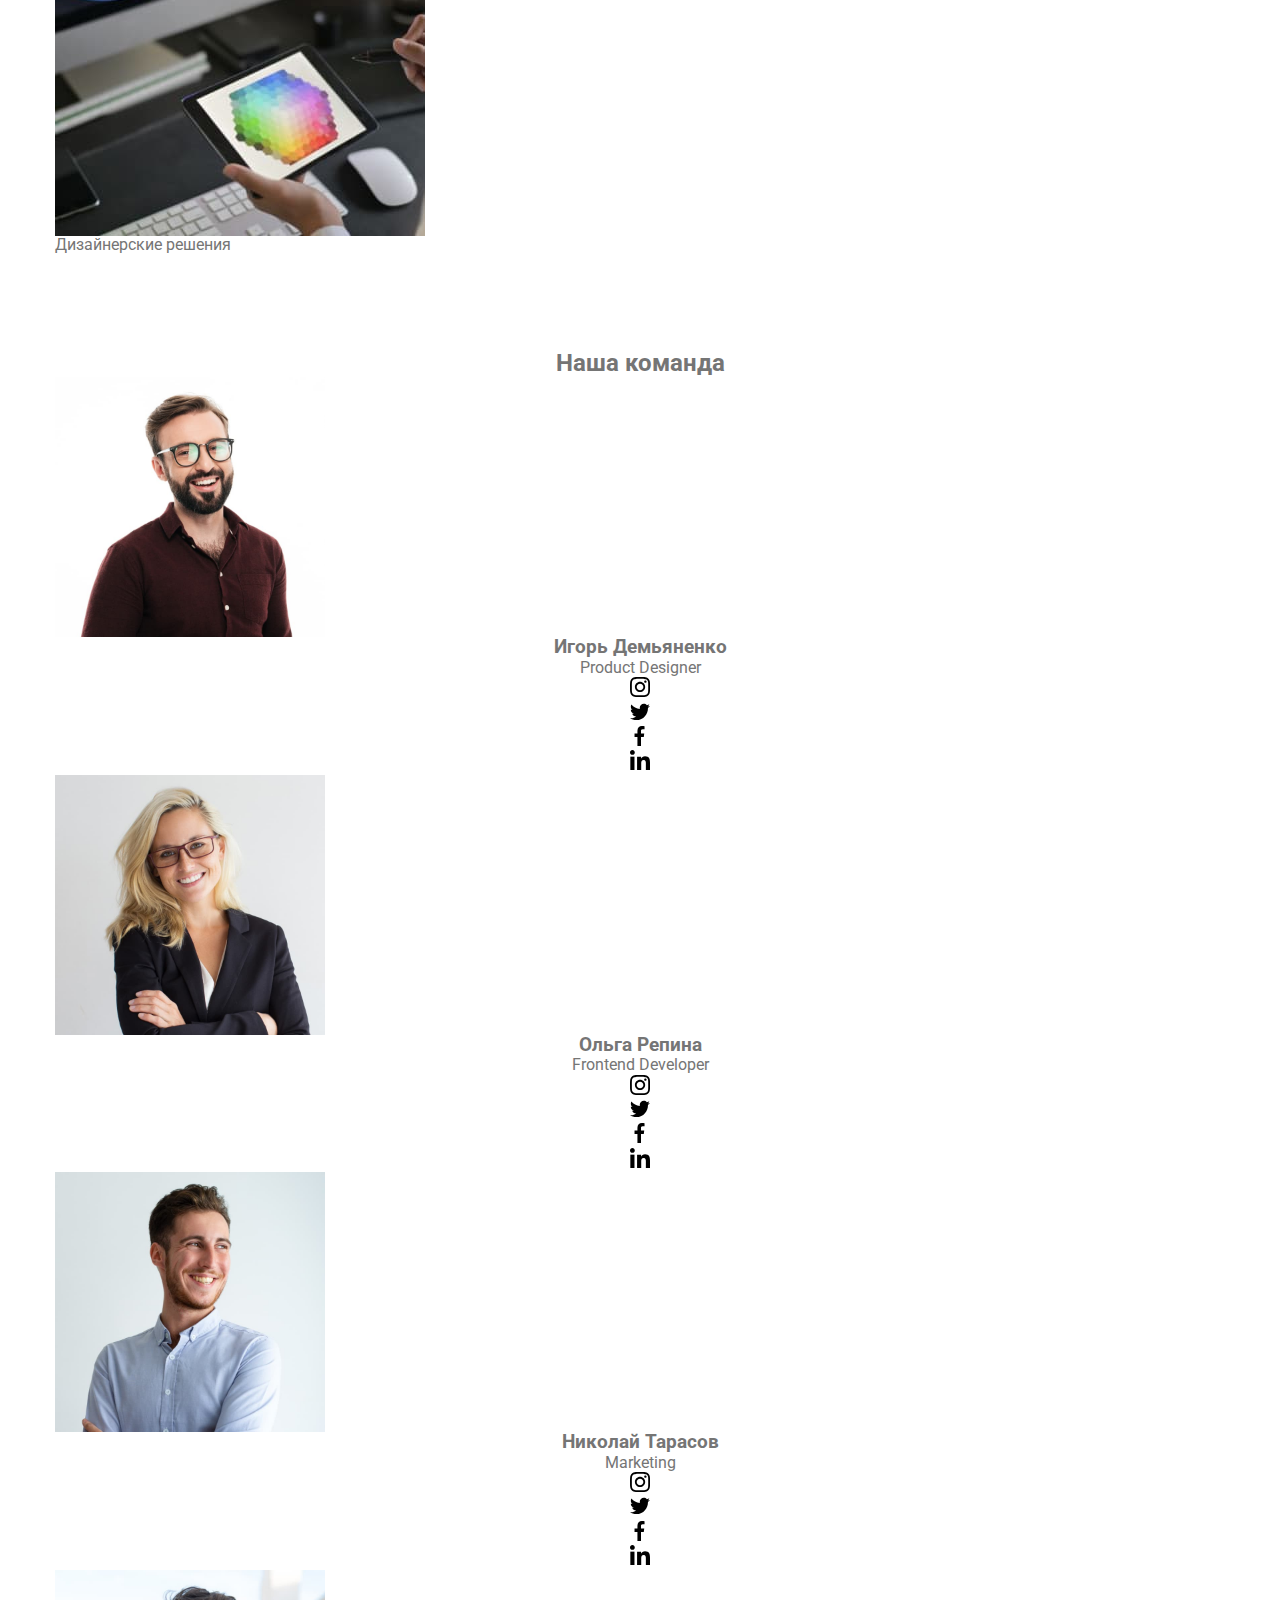
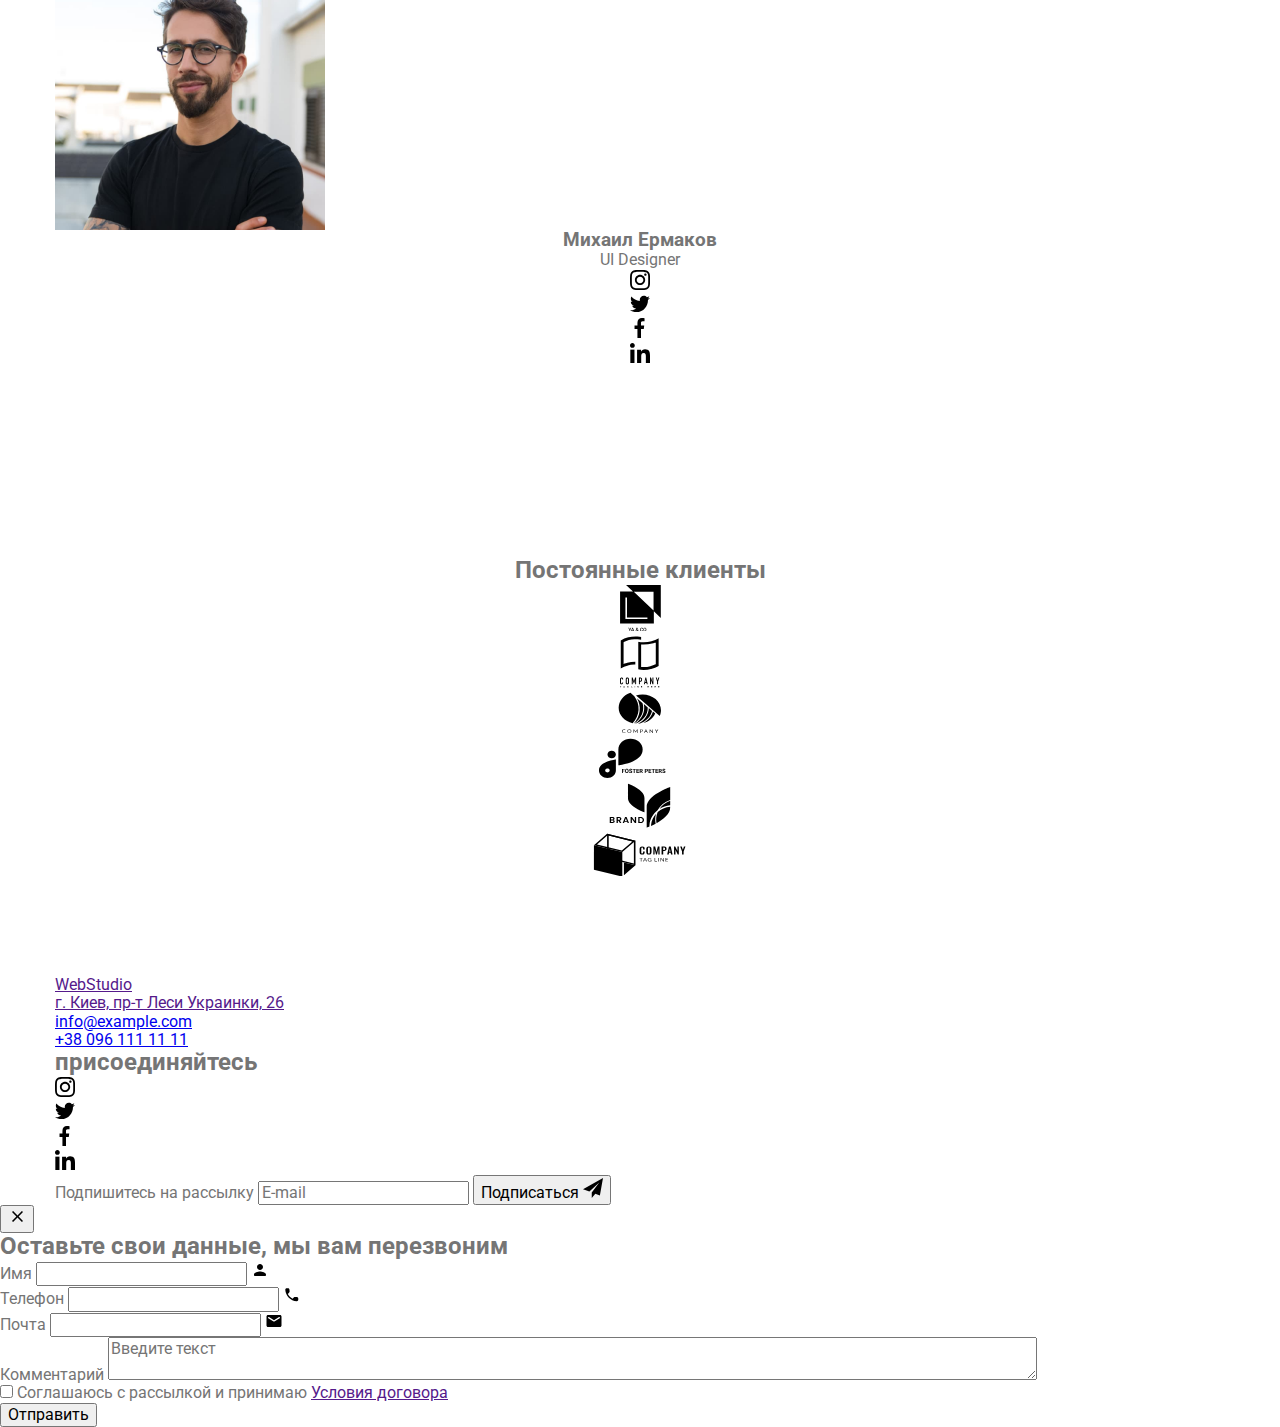
==== commit 3c0d6d1d: "+!++++++!+" ====
--- a/index.html
+++ b/index.html
@@ -26,7 +26,16 @@
 
         <a href="" class="header__logo"><span class="header__web">Web</span>Studio</a>
 
-
+        <button type="button" class="button-mobmenu is-open" data-menu-button aria-expanded="false">
+          <svg class="mobmenu" width="40px" height="40px" aria-label="переключатель мобильного меню">
+ 
+            
+            <use class="icon-mobclose" href="./images/icons.svg.svg#icon-mobclose" ></use>
+            <use class="icon-mobmenu" href="./images/icons.svg.svg#icon-mobmenu"></use>
+          </svg> </button>
+
+       
+          <div class="menu-container" data-menu>
         <ul class="site-nav">
 
           <li class="site-nav__item"><a href="./index.html" class="site-nav__link current ">Студия</a></li>
@@ -36,7 +45,7 @@
           </li>
           <li class="site-nav__item"><a href="" class="site-nav__link">Контакты</a></li>
         </ul>
-      </nav>
+     
 
       <ul class="auth-nav ">
 
@@ -57,13 +66,16 @@
             </svg>+38 096 111 11 11</a>
         </li>
       </ul>
+    </div>
+  
+    </nav>
     </div>
   </header>
   <main>
     <!-- шапка -->
 
     <section class="heroes">
-      <div class="heroes__section">
+      <div class="heroes__section container">
 
         <h1 class="heroes__header">
 
@@ -566,6 +578,7 @@
     </div>
   </div>
   <script src="./js/modal.js"></script>
+  <script src="./js/mobile-menu.js"></script>
 </body>
 
 </html>--- a/css/main.min.css
+++ b/css/main.min.css
@@ -1,2 +1,2 @@
-html{box-sizing:border-box}*,*::before,*::after{box-sizing:inherit}.list{list-style:none}ul,li,a{list-style:none;padding:0;margin:0}h1,h2,h3,h4,p{margin:0;padding:0}.dec-non{text-decoration:none}img{display:block}body{padding-top:80px;background-color:#fff;color:#757575;font-family:"Roboto", sans-serif;margin:0}.section{text-align:center;padding-top:95px;padding-bottom:95px}.container{margin-left:auto;margin-right:auto;padding-left:15px;padding-right:15px;width:1200px}.secret{position:absolute;width:1px;height:1px;margin:-1px;border:0;padding:0;white-space:nowrap;clip-path:inset(100%);clip:rect(0 0 0 0);overflow:hidden}.header{position:fixed;width:100%;top:0;left:0;z-index:1;background-color:#fff;border-bottom:1px solid #eeeeee}.container{display:flex;align-items:center}.header__nav{display:flex;align-items:center}.site-nav{margin:auto;margin-left:95px;display:flex}.site-nav__item{margin-right:50px}.site-nav:last-child{margin-right:0}.site-nav__link{position:relative;display:block;padding:32px 0px;font-weight:500;font-size:14px;line-height:1.14;letter-spacing:0.02em;text-decoration:none;color:#212121;transition-property:color;transition-duration:250ms;transition-timing-function:cubic-bezier(0.4, 0, 0.2, 1)}.site-nav__link:focus,.site-nav__link:hover{color:#2196f3}.site-nav__link.current{color:#2196f3}.auth-nav__info{text-decoration:none;font-weight:500;font-size:14px;line-height:1.14;letter-spacing:0.02em}.auth-nav{margin-left:auto;display:flex;align-items:baseline;margin-top:0;margin-bottom:0}.auth-nav__info{text-decoration:none;font-weight:500;font-size:14px;line-height:1.14;letter-spacing:0.02em;color:#757575;transition-property:color;transition-duration:250ms;transition-timing-function:cubic-bezier(0.4, 0, 0.2, 1)}.auth-nav:focus,.auth-nav:hover{color:#2196f3}.auth-nav__item+.auth-nav__item{margin-left:50px}.auth-nav__icon{margin-right:10px;fill:#757575;transition-property:fill;transition-duration:250ms;transition-timing-function:cubic-bezier(0.4, 0, 0.2, 1)}.auth-nav__smartphone{margin-bottom:-3px}.auth-nav__envelope{margin-bottom:-1px}.auth-nav__info:hover,.auth-nav__info:focus{color:#2196f3}.auth-nav__info:hover .auth-nav__icon,.auth-nav__info:focus .auth-nav__icon{fill:#2196f3}.current::after{content:"";position:absolute;left:0;bottom:0;display:block;width:100%;height:4px;border-radius:2px;background-color:#2196f3}.header__logo{font-family:"Raleway";font-style:normal;text-decoration:none;font-weight:700;font-size:26px;line-height:1.2;letter-spacing:0.03em;color:black}.header__web{color:#2196f3}.heroes{min-height:600px;max-width:1600px;padding-top:200px;padding-bottom:200px;margin:auto;background-image:linear-gradient(to right, rgba(0,0,0,0.25), rgba(0,0,0,0.25)),url(../images/Img-fon.jpg);background-color:#2f303a}.heroes__section{text-align:center;margin-left:auto;margin-right:auto;width:1200px}.heroes__header{margin:0;padding:0;font-weight:900;font-size:44px;line-height:1.4;letter-spacing:0.06em;text-transform:uppercase;color:#fff;margin-bottom:30px}.heroes__button{display:inline-block;font-family:inherit;font-weight:500;font-size:16px;line-height:1.6;cursor:pointer;text-align:center;letter-spacing:0.03em;border-radius:4px;border:none;padding:10px 32px;box-sizing:border-box;align-items:center;color:#fff;background-color:#2196f3;box-shadow:0px 4px 4px rgba(0,0,0,0.15);transition-property:background-color;transition-duration:250ms;transition-timing-function:cubic-bezier(0.4, 0, 0.2, 1)}.heroes__button:hover,.heroes__button:focus{background-color:#006eff}.peculiarities__list{display:flex;margin-bottom:0;margin-top:0;font-weight:700;font-size:14px;line-height:1.4;letter-spacing:0.03em;color:#212121}.peculiarities__description{text-align:center;text-align:left;width:270px}.peculiarities__description:not(:last-child){margin-right:30px}.peculiarities__decor{display:flex;justify-content:center;align-items:center;margin-bottom:30px;width:270px;height:120px;border-radius:4px;background-color:#f5f4fa}.peculiarities__title{margin-top:0;margin-bottom:10px;font-weight:700;font-size:14px;line-height:1.4;letter-spacing:0.03em;text-transform:uppercase;color:#212121}.peculiarities__paragraph{margin-bottom:0;margin-top:0;font-weight:400;font-size:14px;line-height:1.7;letter-spacing:0.03em;color:#757575}.performance{text-align:center;padding-bottom:95px}.performance__title{text-align:center;margin-top:0;margin-bottom:0;margin-bottom:50px;font-weight:700;font-size:36px;line-height:1.17;letter-spacing:0.03em;color:#212121}.performance__list{margin:0;display:flex}.performance__description:not(:last-child){padding-right:30px}.performance__card{position:relative}.performance__fon{display:flex;position:absolute;align-items:center;justify-content:center;bottom:0;padding:8px;width:100%;min-height:70px;background-color:rgba(47,48,58,0.8)}.performance__img-text{font-style:normal;text-transform:uppercase;font-weight:700;font-size:14px;line-height:1.14;letter-spacing:0.03em;color:#fff}.team{background-color:#f5f4fa}.team__title{text-align:center;margin-top:0;margin-bottom:0;margin-bottom:50px;font-weight:700;font-size:36px;line-height:1.17;letter-spacing:0.03em;color:#212121}.team__list{margin-top:0;margin-bottom:0;text-align:center;padding-left:0;padding-right:0;display:flex}.team__description{border-radius:0px 0px 4px 4px;box-shadow:0px 1px 3px rgba(0,0,0,0.12),0px 1px 1px rgba(0,0,0,0.14),0px 2px 1px rgba(0,0,0,0.2);background-color:#fff}.team__description:not(:last-child){margin-right:30px}.team__works{padding-top:30px;padding-bottom:30px}.team__employee{margin-top:0;margin-bottom:0;padding-bottom:10px;font-weight:500;font-size:16px;line-height:1.2;letter-spacing:0.03em;color:#212121}.team__speciality{margin-top:0;margin-bottom:0;padding-bottom:16px;font-weight:400;font-size:16px;line-height:1.2;letter-spacing:0.03em}.social-media{display:flex;align-items:center;margin:auto;width:206px}.social-media__logo:not(:last-child){margin-right:10px}.social-media__link{display:flex;width:44px;height:44px;border-radius:50%;transition-property:background-color;transition-duration:250ms;transition-timing-function:cubic-bezier(0.4, 0, 0.2, 1)}.social-media__link:hover,.social-media__link:focus{background-color:#2196f3;filter:drop-shadow(0px 4px 4px rgba(0,0,0,0.25))}.social-media__link a{width:20px;height:20px}.social-media__icon{margin:auto;width:20px;height:20px;fill:#afb1b8;transition-property:fill;transition-duration:250ms;transition-timing-function:cubic-bezier(0.4, 0, 0.2, 1)}.social-media__link:focus .social-media__icon,.social-media__link:hover .social-media__icon{fill:#fff}.clients__title{font-weight:700;font-size:36px;line-height:1.17;margin-bottom:50px;text-align:center;letter-spacing:0.03em;color:#212121}.clients__list{display:flex}.clients__group:not(:last-child){margin-right:30px}.clients__link{display:flex;justify-content:center;width:170px;height:92px;border:1px solid #afb1b8;background-color:#fff;border-radius:4px;transition-property:border-color;transition-duration:250ms;transition-timing-function:cubic-bezier(0.4, 0, 0.2, 1)}.clients__link:hover,.clients__link:focus{border:1px solid #2196f3}.clients__icon{margin-top:auto;margin-bottom:auto;max-width:106px;max-height:60px;fill:#afb1b8;transition-property:fill;transition-duration:250ms;transition-timing-function:cubic-bezier(0.4, 0, 0.2, 1)}.clients__link:focus .clients__icon,.clients__link:hover .clients__icon{fill:#2196f3}.backdrop{position:fixed;top:0;left:0;width:100%;height:100%;background-color:rgba(0,0,0,0.2);transition:opacity 500ms linear, visibility 500ms linear}.backdrop.is-hidden{visibility:hidden;opacity:0;pointer-events:none}.backdrop.is-hidden .modal{transform:translate(-50%, -50%) scale(0) rotate(90deg)}.modal{position:absolute;top:50%;left:50%;transform:translate(-50%, -50%);padding:40px;min-width:528px;min-height:581px;border-radius:4px;box-shadow:0px 1px 3px rgba(0,0,0,0.12),0px 1px 1px rgba(0,0,0,0.14),0px 2px 1px rgba(0,0,0,0.2);background-color:#fff;transform:translate(-50%, -50%);transition:transform 250ms linear}.modal__close{display:flex;align-items:center;position:absolute;cursor:pointer;right:0;top:0;margin:8px;width:30px;height:30px;box-sizing:inherit;border-radius:50%;background-color:#fff;border:1px solid rgba(0,0,0,0.1);transition-property:box-shadow fill;transition-duration:250ms;transition-timing-function:cubic-bezier(0.4, 0, 0.2, 1)}.modal__close:hover,.modal__close:focus{box-shadow:0px 4px 4px rgba(0,0,0,0.25);fill:#2196f3}.modal__sign{align-items:center;justify-content:center}.modal__sign h2{font-weight:700;font-size:20px;margin-bottom:12px;line-height:1.15;letter-spacing:0.03em;color:#212121}.form{width:448px;height:342px}.form__field{position:relative;display:flex;flex-direction:column;margin-top:10px}.form__field textarea{resize:none;height:120px;padding:12px 16px;border:1px solid rgba(33,33,33,0.2);border-radius:4px;transition-property:border;transition-duration:250ms;transition-timing-function:cubic-bezier(0.4, 0, 0.2, 1)}.form__field textarea:focus{outline:0;outline-offset:0}.form__field textarea:focus,.form__field textarea:hover{border:1px solid #2196f3}.form__field ::placeholder{color:rgba(117,117,117,0.5)}.form__label{font-weight:400;font-size:12px;line-height:1.16;margin-bottom:4px;letter-spacing:0.01em}.form__input{padding:12px 42px;height:40px;border:1px solid rgba(33,33,33,0.2);border-radius:4px;transition-property:border;transition-duration:250ms;transition-timing-function:cubic-bezier(0.4, 0, 0.2, 1)}.form__input:focus{outline:0;outline-offset:0}.form__field .form__input:focus,.form__field .form__input:hover{border:1px solid #2196f3}.form__icons{position:absolute;top:29px;left:12px;transition-property:fill;transition-duration:250ms;transition-timing-function:cubic-bezier(0.4, 0, 0.2, 1)}.form__input:focus+.form__icons{fill:#2196f3}.checkbox{position:relative;display:flex;align-items:center;justify-content:center;margin-top:27px;margin-bottom:30px}.checkbox__conditions{position:absolute;width:1px;height:1px;margin:-1px;border:0;padding:0;white-space:nowrap;clip-path:inset(100%);clip:rect(0 0 0 0);overflow:hidden;transition-property:border-color background-color;transition-duration:250ms;transition-timing-function:cubic-bezier(0.4, 0, 0.2, 1)}.checkbox__text{font-weight:400;font-size:14px;line-height:1.71;letter-spacing:0.03em}.checkbox__text::before{position:absolute;content:"";top:50%;left:0;transform:translateY(-60%);display:inline-block;width:15px;height:15px;border:2px solid #212121;border-radius:4px}.checkbox__conditions:checked ~ .checkbox__text::before{border-color:#2196f3;background-color:#2196f3;background-image:url(../images/icon.check.svg);background-origin:content-box}.checkbox__treaty{color:#2196f3}.modal__button{display:block;border:none;box-sizing:border-box;font-weight:700;font-size:16px;line-height:1.9;letter-spacing:0.06em;align-items:center;text-align:center;margin:0 auto;border-radius:4px;border:none;padding:6px 22px;cursor:pointer;width:200px;height:50px;color:#fff;background-color:#2196f3;transition-property:background-color box-shadow;transition-duration:250ms;transition-timing-function:cubic-bezier(0.4, 0, 0.2, 1)}.modal__button:hover,.modal__button:focus{background-color:#006eff;box-shadow:0px 4px 4px rgba(0,0,0,0.15)}footer{font-weight:400;font-size:14px;line-height:1.7;letter-spacing:0.03em;background-color:#2f303a}.footer{padding-top:60px;padding-bottom:60px}.footer__conteainer{display:flex;align-items:baseline}.footer__address{margin-right:70px}.footer__logo{display:block;margin-bottom:20px;font-family:"Raleway";font-style:normal;text-decoration:none;font-weight:700;font-size:26px;line-height:1.2;letter-spacing:0.03em;color:#fff}.footer__web{color:#2196f3}.footer__nav>.footer__info:not(:last-child){margin-bottom:9px}.footer__info{display:block}.footer__auth{text-decoration:none;color:#fff;transition-property:color;transition-duration:250ms;transition-timing-function:cubic-bezier(0.4, 0, 0.2, 1)}.footer__auth:focus,.footer__auth:hover{color:#2196f3}.footer__infoLink{color:rgba(255,255,255,0.6);text-decoration:none;transition-property:color;transition-duration:250ms;transition-timing-function:cubic-bezier(0.4, 0, 0.2, 1)}.footer__infoLink:focus,.footer__infoLink:hover{color:#2196f3}.footer-media{margin-right:93px}.footer-media__strong{margin-bottom:20px;padding:0;font-weight:700;font-size:14px;line-height:16px;letter-spacing:0.03em;text-transform:uppercase;color:#fff}.footerSoc{display:flex;width:206px;height:44px}.footerSoc__item:not(:last-child){margin-right:10px}.footerSoc__icon{display:flex;width:44px;height:44px;border-radius:50%;background-color:#44454e;transition-property:background-color;transition-duration:250ms;transition-timing-function:cubic-bezier(0.4, 0, 0.2, 1)}.footerSoc__icon:hover,.footerSoc__icon:focus{background-color:#2196f3}.footerSoc__svg{margin:auto;width:20px;height:20px;fill:#fff}.subscription{display:flex;flex-direction:column;position:relative;width:570px;height:86px}.subscription__label{font-weight:700;font-size:14px;text-transform:uppercase;line-height:1.14;letter-spacing:0.03em;color:#fff;margin-bottom:20px}.subscription__input{padding:15px 16px;border-radius:4px;border:1px solid rgba(255,255,255,0.3);width:358px;height:50px;background-color:#2f303a;transition-property:border;transition-duration:250ms;transition-timing-function:cubic-bezier(0.4, 0, 0.2, 1)}.subscription__input:focus{outline:0;outline-offset:0}.subscription__input:focus,.subscription__input:hover{border:1px solid #2196f3}.subscription__input::placeholder{font-weight:400;font-size:16px;line-height:1.25;letter-spacing:0.03em;color:rgba(255,255,255,0.6)}.subscription__button{border:none;box-sizing:border-box;font-weight:700;font-size:16px;line-height:1.9;letter-spacing:0.06em;align-items:center;text-align:center;display:flex;position:absolute;align-items:center;justify-content:space-around;right:0;bottom:0;border-radius:4px;border:none;padding:6px 22px;cursor:pointer;width:200px;height:50px;text-align:center;color:#fff;background-color:#2196f3;transition-property:background-color box-shadow;transition-duration:250ms;transition-timing-function:cubic-bezier(0.4, 0, 0.2, 1)}.subscription__button:hover,.subscription__button:focus{background-color:#006eff;box-shadow:0px 4px 4px rgba(0,0,0,0.15)}.subscription__icons{fill:#fff}.section-project{padding-top:95px;padding-bottom:95px}.section-project__conteiner{margin-left:auto;margin-right:auto;padding-left:15px;padding-right:15px;width:1200px}.filter{display:flex;justify-content:center;margin:0;padding:0;margin-bottom:50px;margin-right:auto;align-items:center}.filter .filter__item:not(:last-child){margin-right:8px}.filter__button{border-radius:4px;border:none;cursor:pointer;padding:6px 22px;box-sizing:border-box;min-width:70px;font-weight:500;font-size:16px;line-height:1.9;letter-spacing:0.06em;align-items:center;text-align:center;color:#212121;background-color:#f5f4fa;transition-property:background-color filter color;transition-duration:250ms;transition-timing-function:cubic-bezier(0.4, 0, 0.2, 1)}.filter__button:hover,.filter__button:focus{color:#ffffff;background-color:#2196f3;filter:drop-shadow(0px 4px 4px rgba(0,0,0,0.25))}.project{display:flex;flex-wrap:wrap;margin:auto;padding:0}.cards{margin-right:30px;margin-bottom:30px;transition-property:filter;transition-duration:250ms;transition-timing-function:cubic-bezier(0.4, 0, 0.2, 1);width:calc((100% - 60px) / 3);background-color:#fff}.cards:nth-child(3n){margin-right:0px}.cards:nth-last-child(-n+3){margin-bottom:0}.cards:hover{filter:drop-shadow(0px 4px 4px rgba(0,0,0,0.25))}.cards__link{text-decoration:none}.cards__effect{position:relative;overflow:hidden}.cards__textBox{position:absolute;bottom:0;right:0;padding:63px 24px;width:100%;height:100%;background-color:rgba(33,150,243,0.9);transform:translateY(100%);transition-duration:250ms;transition-timing-function:cubic-bezier(0.4, 0, 0.2, 1)}.cards:hover .cards__textBox{transform:translateY(0)}.cards__text{padding:63px, 24px;font-weight:400;font-size:18px;line-height:1.55;letter-spacing:0.03em;text-align:left;color:#fff}.cards__border{padding:20px 24px;border:1px solid #eeeeee;border-top:0}.cards__title{font-weight:700;font-size:18px;line-height:2;letter-spacing:0.06em;color:#212121}.cards__description{font-weight:400;font-size:16px;line-height:1.87;letter-spacing:0.03em;color:#757575}
+html{box-sizing:border-box}*,*::before,*::after{box-sizing:inherit}.list{list-style:none}ul,li,a{list-style:none;padding:0;margin:0}h1,h2,h3,h4,p{margin:0;padding:0}.dec-non{text-decoration:none}img{display:block}body{padding-top:80px;background-color:#fff;color:#757575;font-family:"Roboto", sans-serif;margin:0}@media screen and (max-width: 768px){body{padding-top:0}}.section{text-align:center;padding-top:95px;padding-bottom:95px}.container{margin-left:auto;margin-right:auto;padding-left:15px;padding-right:15px}@media screen and (min-width: 480px){.container{width:480px}}@media screen and (min-width: 768px){.container{width:768px}}@media screen and (min-width: 1200px){.container{width:1200px}}.secret{position:absolute;width:1px;height:1px;margin:-1px;border:0;padding:0;white-space:nowrap;clip-path:inset(100%);clip:rect(0 0 0 0);overflow:hidden}.header{position:relative;width:100%;top:0;left:0;z-index:1;background-color:#fff;border-bottom:1px solid #eeeeee}.container{display:block;align-items:center}.header__nav{display:flex;align-items:center;justify-content:space-between;min-height:80px}.site-nav__link{display:block;font-weight:500;font-size:40px;line-height:1.17;letter-spacing:0.02em;text-decoration:none;color:#212121;transition-property:color;transition-duration:250ms;transition-timing-function:cubic-bezier(0.4, 0, 0.2, 1)}@media screen and (min-width: 768px){.site-nav__link{padding:32px 0px;font-size:14px;line-height:1.14}}.site-nav__link:focus,.site-nav__link:hover{color:#2196f3}.site-nav__link.current{color:#2196f3}.auth-nav__info{text-decoration:none;font-weight:500;font-size:14px;line-height:1.14;letter-spacing:0.02em}.auth-nav{margin-top:0;margin-bottom:0}.auth-nav__info{text-decoration:none;font-weight:500;font-size:14px;line-height:1.14;letter-spacing:0.02em;color:#757575;transition-property:color;transition-duration:250ms;transition-timing-function:cubic-bezier(0.4, 0, 0.2, 1)}.auth-nav:focus,.auth-nav:hover{color:#2196f3}.auth-nav__icon{margin-right:10px;fill:#757575;transition-property:fill;transition-duration:250ms;transition-timing-function:cubic-bezier(0.4, 0, 0.2, 1)}@media screen and (max-width: 768px){.auth-nav__icon{display:none}}.auth-nav__smartphone{margin-bottom:-3px}.auth-nav__envelope{margin-bottom:-1px}.auth-nav__info:hover,.auth-nav__info:focus{color:#2196f3}.auth-nav__info:hover .auth-nav__icon,.auth-nav__info:focus .auth-nav__icon{fill:#2196f3}@media screen and (min-width: 768px){.current::after{content:"";position:absolute;left:0;bottom:0;display:block;width:100%;height:4px;border-radius:2px;background-color:#2196f3}}.button-mobmenu{position:relative;z-index:55;display:inline-flex;margin:0;padding:0;border:none;background-color:transparent;transition-property:fill;transition-duration:250ms;transition-timing-function:cubic-bezier(0.4, 0, 0.2, 1)}.button-mobmenu:hover{fill:#2196f3}.button-mobmenu .icon-mobmenu{display:none}.button-mobmenu.is-open .icon-mobmenu{display:block}.button-mobmenu.is-open .icon-mobclose{display:none}.header__logo{font-family:"Raleway";font-style:normal;text-decoration:none;font-weight:700;font-size:26px;line-height:1.2;letter-spacing:0.03em;color:black}.header__web{color:#2196f3}.menu-container{display:none;position:absolute;width:100%;height:auto;top:0;left:0;background-color:#fff;padding:48px 40px;text-align:center;font-size:10px}.menu-container.is-open{display:block}
 /*# sourceMappingURL=main.min.css.map */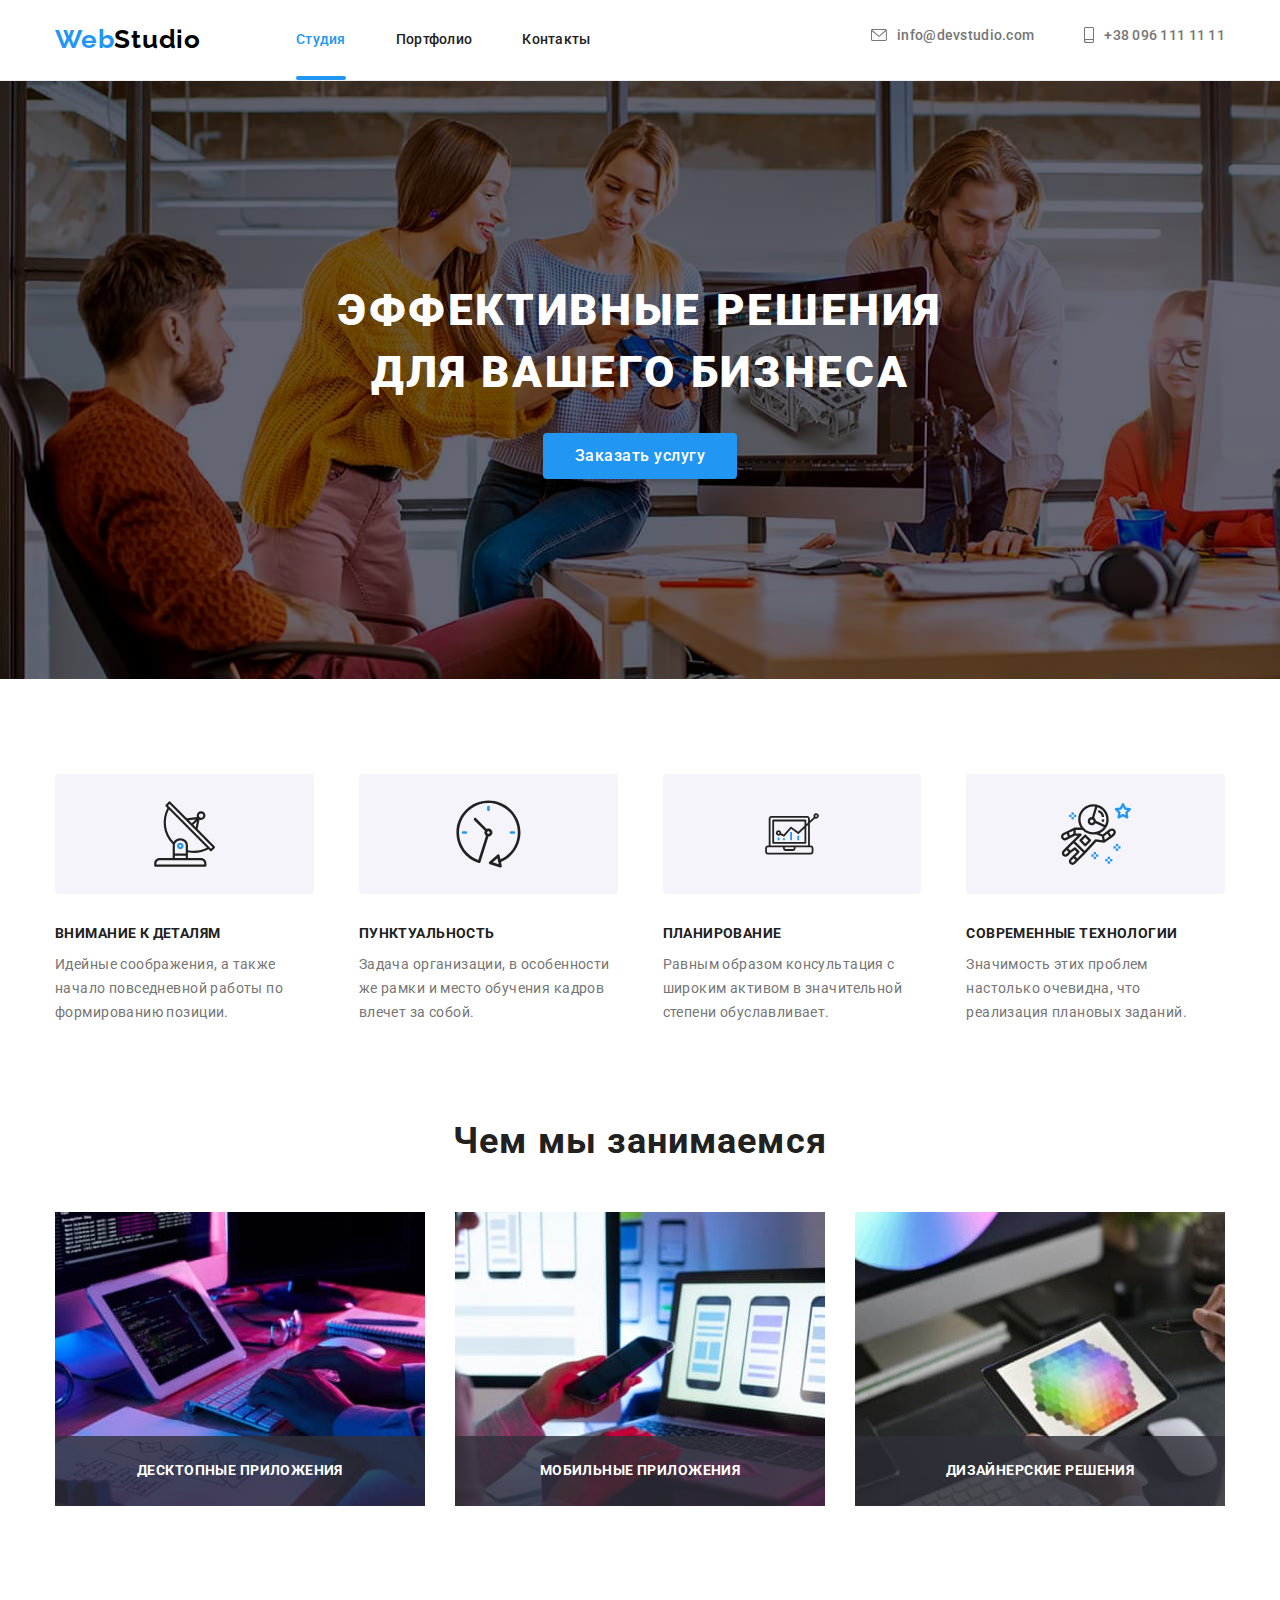
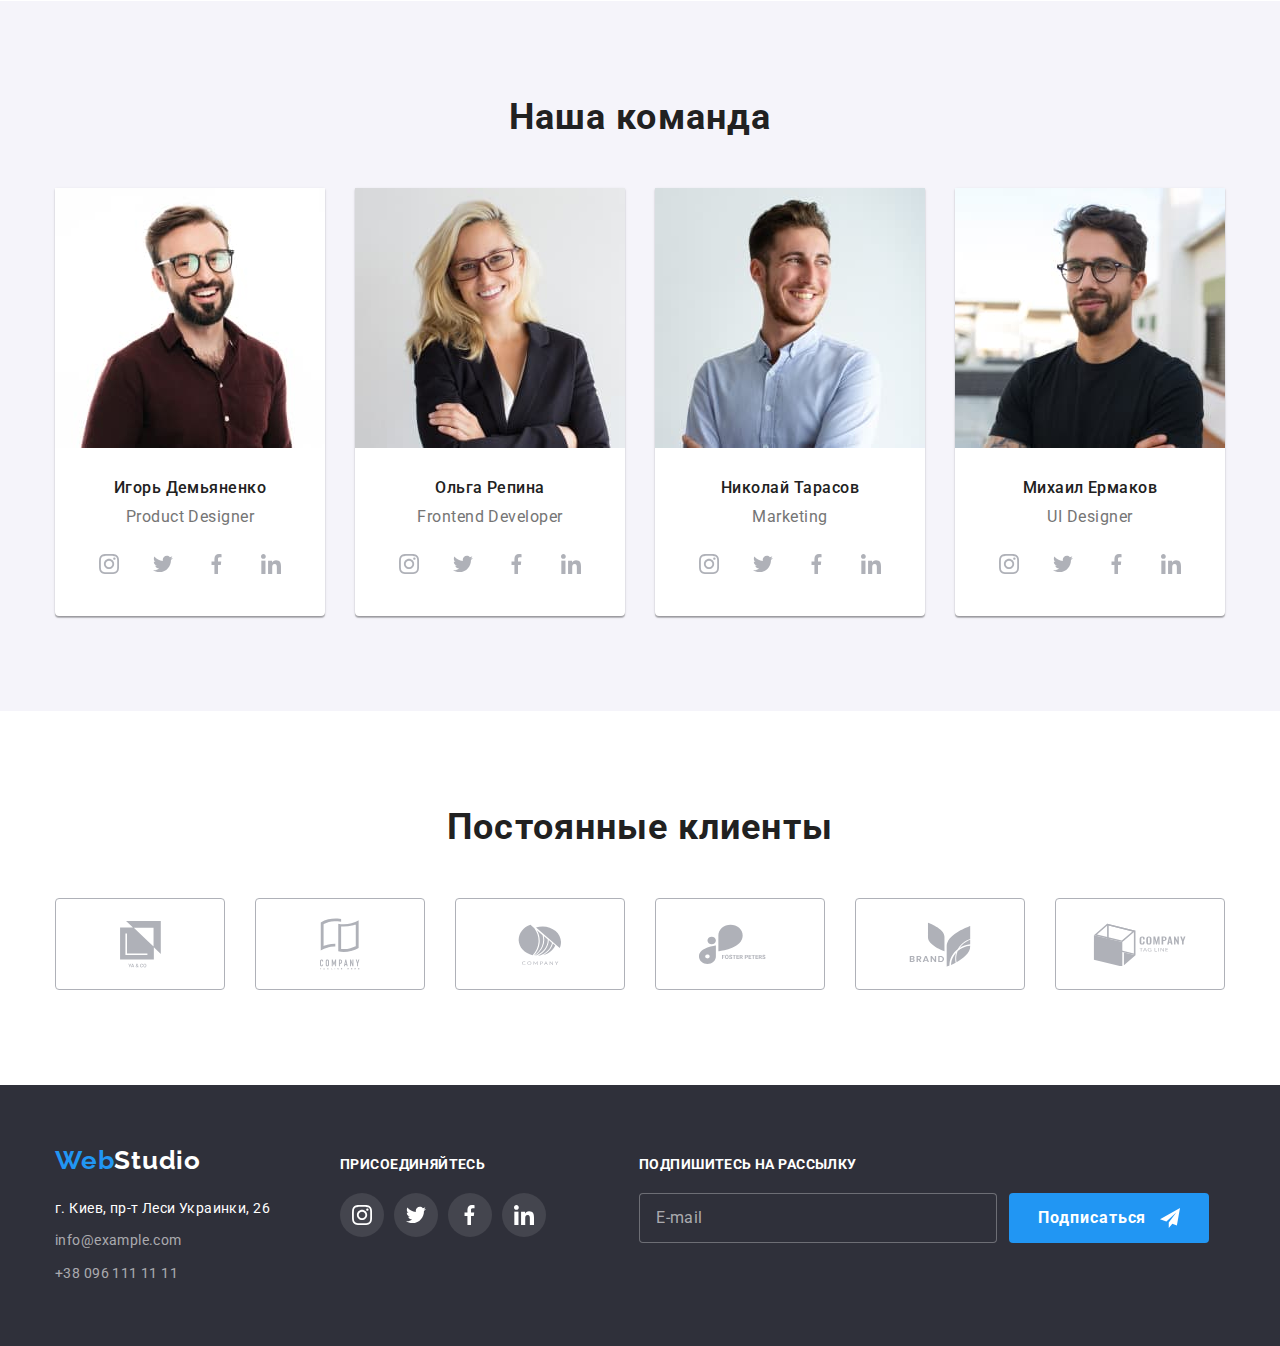
==== commit af4d0b94: "DZ перевірено валідатором" ====
--- a/index.html
+++ b/index.html
@@ -20,22 +20,20 @@
   <!-- верхняя линия -->
   <header class="header">
 
-    <div class="container">
+    <div class="container  page-header">
 
       <nav class="header__nav">
 
         <a href="" class="header__logo"><span class="header__web">Web</span>Studio</a>
-
-        <button type="button" class="button-mobmenu is-open" data-menu-button aria-expanded="false">
-          <svg class="mobmenu" width="40px" height="40px" aria-label="переключатель мобильного меню">
- 
-            
-            <use class="icon-mobclose" href="./images/icons.svg.svg#icon-mobclose" ></use>
-            <use class="icon-mobmenu" href="./images/icons.svg.svg#icon-mobmenu"></use>
-          </svg> </button>
-
-       
-          <div class="menu-container" data-menu>
+        <button class="button-mobmenu js-open-menu" 
+        aria-expanded="false"
+        aria-controls="mob-menu"
+         type="button">
+          <svg  width="40px" height="40px" >
+            <use href="./images/icons.svg.svg#icon-mobmenu"></use>
+          </svg>
+        </button>
+
         <ul class="site-nav">
 
           <li class="site-nav__item"><a href="./index.html" class="site-nav__link current ">Студия</a></li>
@@ -45,7 +43,7 @@
           </li>
           <li class="site-nav__item"><a href="" class="site-nav__link">Контакты</a></li>
         </ul>
-     
+      </nav>
 
       <ul class="auth-nav ">
 
@@ -67,15 +65,61 @@
         </li>
       </ul>
     </div>
-  
-    </nav>
-    </div>
   </header>
   <main>
+
+    <!-- мобильное меню -->
+
+    <div class="mob-menu js-menu-container" id="mob-menu" >
+ 
+      <button class="button-mobmenu close js-close-menu"  type="button">
+        <svg  width="40px" height="40px" >
+          <use href="./images/icons.svg.svg#icon-mobclose"></use>
+        </svg>
+      </button>
+
+      <nav>
+        <ul class="mob-nav">
+
+          <li class="mob-nav__item"><a href="./index.html" class="mob-nav__link current ">Студия</a></li>
+
+          <li class="mob-nav__item">
+            <a href="./portfolio.html" class="mob-nav__link ">Портфолио</a>
+          </li>
+          <li class="mob-nav__item"><a href="" class="mob-nav__link">Контакты</a></li>
+        </ul>
+
+        <ul class="contacts">
+          <li class=" contacts__item ">
+            <a href="+380961111111" class="contacts__tel">+38 096 111 11 11</a>
+          </li>
+          <li class=" contacts__item ">
+
+            <a href="info@devstudio.com" class="contacts__info">info@devstudio.com</a>
+          </li>
+        </ul>
+        
+        <ul class="mob-media">
+        <li class="mob-media__item">
+          <a href="" class="mob-media__link">Instagram</a>
+        </li>
+        <li class="mob-media__item">
+          <a href="" class="mob-media__link sol">Twitter</a>
+        </li>
+        <li class="mob-media__item">
+          <a href="" class="mob-media__link sol">Facebook</a>
+        </li>
+        <li class="mob-media__item">
+          <a href="" class="mob-media__link sol">LinkedIn</a>
+        </li>
+      </ul>
+        
+      </nav>
+    </div>
     <!-- шапка -->
 
     <section class="heroes">
-      <div class="heroes__section container">
+      <div class="heroes__section">
 
         <h1 class="heroes__header">
 
@@ -161,7 +205,11 @@
 
             <div class="performance__card">
 
-              <img src="images/box1.jpg" alt="процес работы" width="370" />
+              <img  srcset="
+
+              ./images/box.370x294.jpg 1x, 
+              ./images/box.740x588.jpg 2x"
+              src="./images/box.370x294.jpg" alt="процес работы" width="370" />
 
               <div class="performance__fon">
 
@@ -173,7 +221,11 @@
 
           <li class="performance__description">
             <div class="performance__card">
-              <img src="images/bo2.jpg" alt="процес работы" width="370" />
+              <img  srcset="
+
+              ./images/box1.370x294.jpg 1x, 
+              ./images/box1.740x588.jpg 2x"
+              src=" ./images/box1.370x294.jpg" alt="процес работы" width="370" />
 
               <div class="performance__fon">
                 <p class=" performance__img-text">Мобильные приложения</p>
@@ -183,7 +235,11 @@
 
           <li class="performance__description">
             <div class="performance__card">
-              <img src="images/bo3.jpg" alt="процес работы" width="370" />
+              <img  srcset="
+
+              ./images/box2.370x294.jpg 1x, 
+              ./images/box2.740x588.jpg 2x"
+              src=" ./images/box2.370x294.jpg" alt="процес работы" width="370" />
 
               <div class="performance__fon">
                 <p class=" performance__img-text">Дизайнерские решения</p>
@@ -202,7 +258,16 @@
 
           <li class="team__description">
 
-            <img src="images/img.jpg" alt="фото сотрудника" width="270" />
+            <img srcset="
+
+            ./images/img.270.jpg 1x,
+            ./images/img.540.jpg 2x
+            "
+
+              src="./images/img.270.jpg" 
+              alt="фото сотрудника"
+              />
+                
             <div class="team__works ">
 
               <h3 class="team__employee">Игорь Демьяненко</h3>
@@ -250,7 +315,12 @@
           </li>
 
           <li class="team__description">
-            <img src="images/img1.jpg" alt="фото сотрудника" width="270" />
+            <img srcset="
+            ./images/img1.270.jpg 1x, 
+            ./images/img1.540.jpg 2x " 
+          
+
+             src="./images/img1.270.jpg" alt="фото сотрудника"/>
             <div class="team__works">
               <h3 class="team__employee">Ольга Репина</h3>
               <p class="team__speciality" lang="en">Frontend Developer</p>
@@ -295,7 +365,13 @@
           </li>
 
           <li class="team__description">
-            <img src="images/img2.jpg" alt="фото сотрудника" width="270" />
+          <img srcset="
+          ./images/img2.270.jpg  1x, 
+          ./images/img2.540.jpg  2x
+        "
+
+           src="./images/img2.270.jpg" alt="фото сотрудника" />
+          
             <div class="team__works">
               <h3 class="team__employee">Николай Тарасов</h3>
               <p class="team__speciality" lang="en">Marketing</p>
@@ -340,7 +416,14 @@
           </li>
 
           <li class="team__description">
-            <img src="images/img3.jpg" alt="фото сотрудника" width="270" />
+            <img srcset="
+
+            ./images/img3.270.jpg  1x, 
+            ./images/img3.540.jpg  2x"
+           
+
+            src=" ./images/img3.270.jpg" alt="фото сотрудника"  
+          />
             <div class="team__works">
               <h3 class="team__employee">Михаил Ермаков</h3>
               <p class="team__speciality" lang="en">UI Designer</p>
--- a/css/main.min.css
+++ b/css/main.min.css
@@ -1,2 +1,2 @@
-html{box-sizing:border-box}*,*::before,*::after{box-sizing:inherit}.list{list-style:none}ul,li,a{list-style:none;padding:0;margin:0}h1,h2,h3,h4,p{margin:0;padding:0}.dec-non{text-decoration:none}img{display:block}body{padding-top:80px;background-color:#fff;color:#757575;font-family:"Roboto", sans-serif;margin:0}@media screen and (max-width: 768px){body{padding-top:0}}.section{text-align:center;padding-top:95px;padding-bottom:95px}.container{margin-left:auto;margin-right:auto;padding-left:15px;padding-right:15px}@media screen and (min-width: 480px){.container{width:480px}}@media screen and (min-width: 768px){.container{width:768px}}@media screen and (min-width: 1200px){.container{width:1200px}}.secret{position:absolute;width:1px;height:1px;margin:-1px;border:0;padding:0;white-space:nowrap;clip-path:inset(100%);clip:rect(0 0 0 0);overflow:hidden}.header{position:relative;width:100%;top:0;left:0;z-index:1;background-color:#fff;border-bottom:1px solid #eeeeee}.container{display:block;align-items:center}.header__nav{display:flex;align-items:center;justify-content:space-between;min-height:80px}.site-nav__link{display:block;font-weight:500;font-size:40px;line-height:1.17;letter-spacing:0.02em;text-decoration:none;color:#212121;transition-property:color;transition-duration:250ms;transition-timing-function:cubic-bezier(0.4, 0, 0.2, 1)}@media screen and (min-width: 768px){.site-nav__link{padding:32px 0px;font-size:14px;line-height:1.14}}.site-nav__link:focus,.site-nav__link:hover{color:#2196f3}.site-nav__link.current{color:#2196f3}.auth-nav__info{text-decoration:none;font-weight:500;font-size:14px;line-height:1.14;letter-spacing:0.02em}.auth-nav{margin-top:0;margin-bottom:0}.auth-nav__info{text-decoration:none;font-weight:500;font-size:14px;line-height:1.14;letter-spacing:0.02em;color:#757575;transition-property:color;transition-duration:250ms;transition-timing-function:cubic-bezier(0.4, 0, 0.2, 1)}.auth-nav:focus,.auth-nav:hover{color:#2196f3}.auth-nav__icon{margin-right:10px;fill:#757575;transition-property:fill;transition-duration:250ms;transition-timing-function:cubic-bezier(0.4, 0, 0.2, 1)}@media screen and (max-width: 768px){.auth-nav__icon{display:none}}.auth-nav__smartphone{margin-bottom:-3px}.auth-nav__envelope{margin-bottom:-1px}.auth-nav__info:hover,.auth-nav__info:focus{color:#2196f3}.auth-nav__info:hover .auth-nav__icon,.auth-nav__info:focus .auth-nav__icon{fill:#2196f3}@media screen and (min-width: 768px){.current::after{content:"";position:absolute;left:0;bottom:0;display:block;width:100%;height:4px;border-radius:2px;background-color:#2196f3}}.button-mobmenu{position:relative;z-index:55;display:inline-flex;margin:0;padding:0;border:none;background-color:transparent;transition-property:fill;transition-duration:250ms;transition-timing-function:cubic-bezier(0.4, 0, 0.2, 1)}.button-mobmenu:hover{fill:#2196f3}.button-mobmenu .icon-mobmenu{display:none}.button-mobmenu.is-open .icon-mobmenu{display:block}.button-mobmenu.is-open .icon-mobclose{display:none}.header__logo{font-family:"Raleway";font-style:normal;text-decoration:none;font-weight:700;font-size:26px;line-height:1.2;letter-spacing:0.03em;color:black}.header__web{color:#2196f3}.menu-container{display:none;position:absolute;width:100%;height:auto;top:0;left:0;background-color:#fff;padding:48px 40px;text-align:center;font-size:10px}.menu-container.is-open{display:block}
+html{box-sizing:border-box}*,*::before,*::after{box-sizing:inherit}.list{list-style:none}ul,li,a{list-style:none;padding:0;margin:0}h1,h2,h3,h4,p{margin:0;padding:0}.dec-non{text-decoration:none}img{display:block;max-width:100%;height:auto}body{padding-top:80px;background-color:#fff;color:#757575;font-family:"Roboto", sans-serif;margin:0}@media screen and (max-width: 767px){body{padding-top:60px}}.section{text-align:center;padding-top:95px;padding-bottom:95px}@media screen and (max-width: 1200px){.section{padding-top:60px;padding-bottom:60px}}.container{margin-left:auto;margin-right:auto;padding-left:15px;padding-right:15px}@media screen and (min-width: 480px){.container{width:480px}}@media screen and (min-width: 768px){.container{width:768px}}@media screen and (min-width: 1200px){.container{width:1200px}}.secret{position:absolute;width:1px;height:1px;margin:-1px;border:0;padding:0;white-space:nowrap;clip-path:inset(100%);clip:rect(0 0 0 0);overflow:hidden}.header{position:fixed;width:100%;top:0;left:0;z-index:1;background-color:#fff;border-bottom:1px solid #eeeeee}@media screen and (min-width: 768px){.page-header{display:flex;align-items:center}}.header__nav{position:relative;display:flex;align-items:center}@media screen and (max-width: 768px){.header__nav{justify-content:space-between;height:60px}}.site-nav{margin:auto;margin-left:95px;display:flex}@media screen and (min-width: 768px) and (max-width: 1200px){.site-nav{margin-left:88px}}@media screen and (max-width: 767px){.site-nav{display:none}}.site-nav__item{margin-right:50px}.site-nav:last-child{margin-right:0}.site-nav__link{position:relative;display:block;padding:32px 0px;font-weight:500;font-size:14px;line-height:1.14;letter-spacing:0.02em;text-decoration:none;color:#212121;transition-property:color;transition-duration:250ms;transition-timing-function:cubic-bezier(0.4, 0, 0.2, 1)}.site-nav__link:focus,.site-nav__link:hover{color:#2196f3}.site-nav__link.current{color:#2196f3}.auth-nav__info{text-decoration:none;font-weight:500;font-size:14px;line-height:1.14;letter-spacing:0.02em}.auth-nav{margin-left:auto;display:flex;align-items:baseline;margin-top:0;margin-bottom:0}@media screen and (max-width: 1200px){.auth-nav{display:block}}@media screen and (max-width: 767px){.auth-nav{display:none}}.auth-nav__info{text-decoration:none;font-weight:500;font-size:14px;line-height:1.14;letter-spacing:0.02em;color:#757575;transition-property:color;transition-duration:250ms;transition-timing-function:cubic-bezier(0.4, 0, 0.2, 1)}.auth-nav:focus,.auth-nav:hover{color:#2196f3}@media screen and (min-width: 1200px){.auth-nav__item+.auth-nav__item{margin-left:50px}}.auth-nav__item:nth-child(1){margin-bottom:10px}.auth-nav__icon{margin-right:10px;fill:#757575;transition-property:fill;transition-duration:250ms;transition-timing-function:cubic-bezier(0.4, 0, 0.2, 1)}.auth-nav__smartphone{margin-bottom:-3px}.auth-nav__envelope{margin-bottom:-1px}.auth-nav__info:hover,.auth-nav__info:focus{color:#2196f3}.auth-nav__info:hover .auth-nav__icon,.auth-nav__info:focus .auth-nav__icon{fill:#2196f3}.current::after{content:"";position:absolute;left:0;bottom:0;display:block;width:100%;height:4px;border-radius:2px;background-color:#2196f3}.header__logo{font-family:"Raleway";font-style:normal;text-decoration:none;font-weight:700;font-size:26px;line-height:1.2;letter-spacing:0.03em;color:black}.header__web{color:#2196f3}.button-mobmenu{z-index:55;display:inline-flex;margin:0;padding:0;border:none;background-color:transparent;transition-property:fill;transition-duration:250ms;transition-timing-function:cubic-bezier(0.4, 0, 0.2, 1)}@media screen and (min-width: 768px){.button-mobmenu{display:none}}.button-mobmenu:hover,.button-mobmenu:focus{fill:#2196f3}.mob-menu{overflow-y:auto;position:fixed;top:0;left:0;width:100vw;height:100vh;padding:48px 40px;background-color:#fff;z-index:999;transform:translateY(-100%);transition:transform 250ms ease-in-out}@media screen and (max-width: 400px){.mob-menu{padding:38px 30px}}.mob-menu.is-open{transform:translateY(0)}.close{position:absolute;top:0;right:0;margin-top:10px;margin-right:15px}.mob-nav{display:inline-flex;flex-direction:column;margin-bottom:306px}@media screen and (max-width: 400px){.mob-nav{margin-bottom:230px}}.mob-nav__item:not(:last-child){margin-bottom:32px}.mob-nav__link{position:relative;font-weight:500;font-size:40px;line-height:1.17;letter-spacing:0.02em;text-decoration:none;color:#212121;transition-property:color;transition-duration:250ms;transition-timing-function:cubic-bezier(0.4, 0, 0.2, 1)}.mob-nav__link:focus,.mob-nav__link:hover{color:#2196f3}.mob-nav__link.current{color:#2196f3}.contacts__item:nth-child(2){margin-bottom:64px}@media screen and (max-width: 400px){.contacts__item:nth-child(2){margin-bottom:28px}}.contacts__item:nth-child(1){margin-bottom:32px}@media screen and (max-width: 400px){.contacts__item:nth-child(1){margin-bottom:28px}}.contacts__info{text-decoration:none;font-weight:500;font-size:24px;line-height:1.6;letter-spacing:0.02em;color:#757575;transition-property:color;transition-duration:250ms;transition-timing-function:cubic-bezier(0.4, 0, 0.2, 1)}.contacts__info:hover,.contacts__info:focus{color:#2196f3}.contacts__tel{transition-property:color;transition-duration:250ms;transition-timing-function:cubic-bezier(0.4, 0, 0.2, 1);text-decoration:none;font-weight:500;font-size:34px;line-height:1.1;letter-spacing:0.02em;color:#2196f3}.contacts__tel:hover,.contacts__tel:focus{color:#006eff}@media screen and (max-width: 400px){.contacts__tel{font-size:33px}}.mob-media{display:flex;margin:-10px}.mob-media__item{margin:10px}.mob-media__link{position:relative;text-decoration:none;font-weight:500;font-size:18px;line-height:1.2;letter-spacing:0.02em;color:#2196f3;transition-property:color;transition-duration:250ms;transition-timing-function:cubic-bezier(0.4, 0, 0.2, 1)}@media screen and (max-width: 420px){.mob-media__link{font-size:15px}}.mob-media__link:hover,.mob-media__link:focus{color:#006eff}.sol{position:relative}.sol::before{content:"";position:absolute;top:21%;right:100%;display:block;width:22px;border:1px solid rgba(33,33,33,0.2);transform:rotate(90deg)}.heroes{max-height:400px;max-width:480px;padding-top:118px;padding-bottom:118px;margin:auto;background-repeat:no-repeat;background-color:#2f303a;background-image:linear-gradient(to right, rgba(0,0,0,0.25), rgba(0,0,0,0.25)),url(../images/Header-mob.480x400.jpg)}@media screen and (max-width: 1200px){.heroes{background-size:contain}}@media screen and (max-width: 480px){.heroes{background-size:cover}}@media screen and (min-device-pixel-ratio: 2), screen and (-moz-min-device-pixel-ratio: 2), screen and (-o-min-device-pixel-ratio: 2 / 1), screen and (-webkit-min-device-pixel-ratio: 2), screen and (min-resolution: 192dpi), screen and (min-resolution: 2dppx){.heroes{background-image:linear-gradient(to right, rgba(0,0,0,0.25), rgba(0,0,0,0.25)),url(../images/Header-mob.960x800.jpg)}}@media screen and (min-width: 768px){.heroes{max-height:400px;max-width:768px;background-image:linear-gradient(to right, rgba(0,0,0,0.25), rgba(0,0,0,0.25)),url(../images/Header-tab.768x400.jpg)}}@media screen and (min-width: 768px) and (min-device-pixel-ratio: 2), screen and (min-width: 768px) and (-moz-min-device-pixel-ratio: 2), screen and (min-width: 768px) and (-o-min-device-pixel-ratio: 2 / 1), screen and (min-width: 768px) and (-webkit-min-device-pixel-ratio: 2), screen and (min-width: 768px) and (min-resolution: 192dpi), screen and (min-width: 768px) and (min-resolution: 2dppx){.heroes{background-image:linear-gradient(to right, rgba(0,0,0,0.25), rgba(0,0,0,0.25)),url(../images/Header-tab.1536x800.jpg)}}@media screen and (min-width: 1200px){.heroes{max-height:600px;max-width:1600px;padding-top:200px;padding-bottom:200px;background-image:linear-gradient(to right, rgba(0,0,0,0.25), rgba(0,0,0,0.25)),url(../images/Heder-desk.1600x600.jpg)}}@media screen and (min-width: 1200px) and (min-device-pixel-ratio: 2), screen and (min-width: 1200px) and (-moz-min-device-pixel-ratio: 2), screen and (min-width: 1200px) and (-o-min-device-pixel-ratio: 2 / 1), screen and (min-width: 1200px) and (-webkit-min-device-pixel-ratio: 2), screen and (min-width: 1200px) and (min-resolution: 192dpi), screen and (min-width: 1200px) and (min-resolution: 2dppx){.heroes{background-size:cover;background-image:linear-gradient(to right, rgba(0,0,0,0.25), rgba(0,0,0,0.25)),url(../images/Heder-desk.3200x1200.jpg)}}.heroes__section{text-align:center;margin-left:auto;margin-right:auto}.heroes__header{margin:0;padding:0;font-weight:900;font-size:44px;line-height:1.4;letter-spacing:0.06em;text-transform:uppercase;color:#fff;margin-bottom:30px}@media screen and (max-width: 1199px){.heroes__header{font-size:26px;line-height:42px}}.heroes__button{display:inline-block;font-family:inherit;font-weight:500;font-size:16px;line-height:1.6;cursor:pointer;text-align:center;letter-spacing:0.03em;border-radius:4px;border:none;padding:10px 32px;box-sizing:border-box;align-items:center;color:#fff;background-color:#2196f3;box-shadow:0px 4px 4px rgba(0,0,0,0.15);transition-property:background-color;transition-duration:250ms;transition-timing-function:cubic-bezier(0.4, 0, 0.2, 1)}.heroes__button:hover,.heroes__button:focus{background-color:#006eff}.peculiarities__list{display:flex;margin-bottom:0;margin-top:0;font-weight:700;font-size:14px;line-height:1.4;letter-spacing:0.03em;color:#212121}@media screen and (max-width: 767px){.peculiarities__list{display:block}}@media screen and (min-width: 768px){.peculiarities__list{flex-wrap:wrap;margin:-15px}}@media screen and (min-width: 1200px){.peculiarities__list{flex-wrap:nowrap}}.peculiarities__description{text-align:center;text-align:left}@media screen and (max-width: 767px){.peculiarities__description{width:450px}}@media screen and (max-width: 767px) and (min-width: 300px) and (max-width: 479px){.peculiarities__description{width:345px;margin-left:auto;margin-right:auto}}@media screen and (max-width: 767px){.peculiarities__description:not(:last-child){margin-bottom:30px}}@media screen and (min-width: 768px){.peculiarities__description{width:354px;height:251px;margin:15px}}@media screen and (min-width: 1200px){.peculiarities__description{width:270px}.peculiarities__description:not(:last-child){margin-right:30px}}.peculiarities__decor{display:flex;justify-content:center;align-items:center;margin-bottom:30px;height:120px;border-radius:4px;background-color:#f5f4fa}.peculiarities__title{margin-top:0;margin-bottom:10px;font-weight:700;font-size:14px;line-height:1.4;letter-spacing:0.03em;text-transform:uppercase;color:#212121}@media screen and (max-width: 767px){.peculiarities__title{text-align:center}}.peculiarities__paragraph{margin-bottom:0;margin-top:0;font-weight:400;font-size:14px;line-height:1.7;letter-spacing:0.03em;color:#757575}@media screen and (max-width: 1199px){.performance{display:none}}.performance{text-align:center;padding-bottom:95px}.performance__title{text-align:center;margin-top:0;margin-bottom:0;margin-bottom:50px;font-weight:700;font-size:36px;line-height:1.17;letter-spacing:0.03em;color:#212121}.performance__list{margin:0;display:flex}.performance__description:not(:last-child){padding-right:30px}.performance__card{position:relative}.performance__fon{display:flex;position:absolute;align-items:center;justify-content:center;bottom:0;padding:8px;width:100%;min-height:70px;background-color:rgba(47,48,58,0.8)}.performance__img-text{font-style:normal;text-transform:uppercase;font-weight:700;font-size:14px;line-height:1.14;letter-spacing:0.03em;color:#fff}.team{background-color:#f5f4fa}.team img{width:450px}@media screen and (min-width: 767px){.team img{width:354px}}@media screen and (min-width: 1200px){.team img{width:270px}}.team__title{text-align:center;margin-top:0;margin-bottom:0;margin-bottom:50px;font-weight:700;font-size:36px;line-height:1.17;letter-spacing:0.03em;color:#212121}.team__list{margin-top:0;margin-bottom:0;text-align:center;padding-left:0;padding-right:0;display:flex}@media screen and (max-width: 767px){.team__list{display:block}}@media screen and (min-width: 768px) and (max-width: 1199px){.team__list{justify-content:center;margin:-15px;flex-wrap:wrap}}.team__description{border-radius:0px 0px 4px 4px;box-shadow:0px 1px 3px rgba(0,0,0,0.12),0px 1px 1px rgba(0,0,0,0.14),0px 2px 1px rgba(0,0,0,0.2);background-color:#fff}@media screen and (max-width: 767px){.team__description:not(:last-child){margin-bottom:30px}}@media screen and (min-width: 768px) and (max-width: 1199px){.team__description{margin:15px}}@media screen and (min-width: 1199px){.team__description:not(:last-child){margin-right:30px}}.team__works{padding-top:30px;padding-bottom:30px}.team__employee{margin-top:0;margin-bottom:0;padding-bottom:10px;font-weight:500;font-size:16px;line-height:1.2;letter-spacing:0.03em;color:#212121}.team__speciality{margin-top:0;margin-bottom:0;padding-bottom:16px;font-weight:400;font-size:16px;line-height:1.2;letter-spacing:0.03em}.social-media{display:flex;align-items:center;margin:auto;width:206px}.social-media__logo:not(:last-child){margin-right:10px}.social-media__link{display:flex;width:44px;height:44px;border-radius:50%;transition-property:background-color;transition-duration:250ms;transition-timing-function:cubic-bezier(0.4, 0, 0.2, 1)}.social-media__link:hover,.social-media__link:focus{background-color:#2196f3;filter:drop-shadow(0px 4px 4px rgba(0,0,0,0.25))}.social-media__link a{width:20px;height:20px}.social-media__icon{margin:auto;width:20px;height:20px;fill:#afb1b8;transition-property:fill;transition-duration:250ms;transition-timing-function:cubic-bezier(0.4, 0, 0.2, 1)}.social-media__link:focus .social-media__icon,.social-media__link:hover .social-media__icon{fill:#fff}.clients__title{font-weight:700;font-size:36px;line-height:1.17;margin-bottom:50px;text-align:center;letter-spacing:0.03em;color:#212121}.clients__list{display:flex}@media screen and (max-width: 1199px){.clients__list{justify-content:center;margin:-15px;flex-wrap:wrap}}@media screen and (max-width: 767px){.clients__group:not(:last-child){margin-bottom:30px}}@media screen and (max-width: 1199px){.clients__group{margin:15px}}@media screen and (min-width: 1199px){.clients__group:not(:last-child){margin-right:30px}}.clients__link{display:flex;justify-content:center;width:170px;height:92px;border:1px solid #afb1b8;background-color:#fff;border-radius:4px;transition-property:border-color;transition-duration:250ms;transition-timing-function:cubic-bezier(0.4, 0, 0.2, 1)}@media screen and (max-width: 1199px){.clients__link{width:226px}}@media screen and (max-width: 767px){.clients__link{width:210px}}.clients__link:hover,.clients__link:focus{border:1px solid #2196f3}.clients__icon{margin-top:auto;margin-bottom:auto;max-width:106px;max-height:60px;fill:#afb1b8;transition-property:fill;transition-duration:250ms;transition-timing-function:cubic-bezier(0.4, 0, 0.2, 1)}.clients__link:focus .clients__icon,.clients__link:hover .clients__icon{fill:#2196f3}.backdrop{position:fixed;top:0;left:0;width:100%;height:100%;background-color:rgba(0,0,0,0.2);transition:opacity 500ms linear, visibility 500ms linear}.backdrop.is-hidden{visibility:hidden;opacity:0;pointer-events:none}.backdrop.is-hidden .modal{transform:translate(-50%, -50%) scale(0) rotate(90deg)}.modal{position:absolute;top:50%;left:50%;transform:translate(-50%, -50%);padding:40px;width:528px;height:581px;border-radius:4px;box-shadow:0px 1px 3px rgba(0,0,0,0.12),0px 1px 1px rgba(0,0,0,0.14),0px 2px 1px rgba(0,0,0,0.2);background-color:#fff;transform:translate(-50%, -50%);transition:transform 250ms linear}@media screen and (max-width: 1200px){.modal{max-width:450px;max-height:609px}}@media screen and (min-width: 300px) and (max-width: 479px){.modal{top:55%;width:365px;padding-bottom:15px;padding-left:10px;padding-right:10px}}.modal__close{display:flex;align-items:center;position:absolute;cursor:pointer;right:0;top:0;margin:8px;width:30px;height:30px;box-sizing:inherit;border-radius:50%;background-color:#fff;border:1px solid rgba(0,0,0,0.1);transition-property:box-shadow fill;transition-duration:250ms;transition-timing-function:cubic-bezier(0.4, 0, 0.2, 1)}.modal__close:hover,.modal__close:focus{box-shadow:0px 4px 4px rgba(0,0,0,0.25);fill:#2196f3}.modal__sign{align-items:center;justify-content:center}.modal__sign h2{font-weight:700;font-size:20px;margin-bottom:12px;line-height:1.15;letter-spacing:0.03em;color:#212121}@media screen and (max-width: 1200px){.modal__sign h2{text-align:center}}@media screen and (min-width: 300px) and (max-width: 479px){.modal__sign h2{font-size:18px}}.form{width:448px;height:342px}@media screen and (max-width: 1200px){.form{width:370px;height:345px}}@media screen and (min-width: 300px) and (max-width: 479px){.form{width:345px}}.form__field{position:relative;display:flex;flex-direction:column;margin-top:10px}@media screen and (max-width: 1200px){.form__field{width:370px}}@media screen and (min-width: 300px) and (max-width: 479px){.form__field{width:345px}}.form__field textarea{resize:none;height:120px;padding:12px 16px;border:1px solid rgba(33,33,33,0.2);border-radius:4px;transition-property:border;transition-duration:250ms;transition-timing-function:cubic-bezier(0.4, 0, 0.2, 1)}.form__field textarea:focus{outline:0;outline-offset:0}.form__field textarea:focus,.form__field textarea:hover{border:1px solid #2196f3}.form__field ::placeholder{color:rgba(117,117,117,0.5)}.form__label{font-weight:400;font-size:12px;line-height:1.16;margin-bottom:4px;letter-spacing:0.01em}.form__input{padding:12px 42px;height:40px;border:1px solid rgba(33,33,33,0.2);border-radius:4px;transition-property:border;transition-duration:250ms;transition-timing-function:cubic-bezier(0.4, 0, 0.2, 1)}@media screen and (max-width: 1200px){.form__input{width:370px}}@media screen and (min-width: 300px) and (max-width: 479px){.form__input{width:345px}}.form__input:focus{outline:0;outline-offset:0}.form__field .form__input:focus,.form__field .form__input:hover{border:1px solid #2196f3}.form__icons{position:absolute;top:29px;left:12px;transition-property:fill;transition-duration:250ms;transition-timing-function:cubic-bezier(0.4, 0, 0.2, 1)}.form__input:focus+.form__icons{fill:#2196f3}.checkbox{position:relative;display:flex;align-items:center;justify-content:center;margin-top:27px;margin-bottom:30px}.checkbox__conditions{position:absolute;width:1px;height:1px;margin:-1px;border:0;padding:0;white-space:nowrap;clip-path:inset(100%);clip:rect(0 0 0 0);overflow:hidden;transition-property:border-color background-color;transition-duration:250ms;transition-timing-function:cubic-bezier(0.4, 0, 0.2, 1)}.checkbox__text{font-weight:400;font-size:14px;line-height:1.71;letter-spacing:0.03em}@media screen and (max-width: 1200px){.checkbox__text{font-size:12px;line-height:1.16}}@media screen and (min-width: 300px) and (max-width: 479px){.checkbox__text{font-size:10px;line-height:1.15}}.checkbox__text::before{position:absolute;content:"";top:50%;left:0;transform:translateY(-60%);display:inline-block;width:15px;height:15px;border:2px solid #212121;border-radius:4px}@media screen and (max-width: 1200px){.checkbox__text::before{left:-5px}}@media screen and (min-width: 300px) and (max-width: 479px){.checkbox__text::before{left:5px}}.checkbox__conditions:checked ~ .checkbox__text::before{border-color:#2196f3;background-color:#2196f3;background-image:url(../images/icon.check.svg);background-origin:content-box}.checkbox__treaty{color:#2196f3}.modal__button{display:block;border:none;box-sizing:border-box;font-weight:700;font-size:16px;line-height:1.9;letter-spacing:0.06em;align-items:center;text-align:center;margin:0 auto;border-radius:4px;border:none;padding:6px 22px;cursor:pointer;width:200px;height:50px;color:#fff;background-color:#2196f3;transition-property:background-color box-shadow;transition-duration:250ms;transition-timing-function:cubic-bezier(0.4, 0, 0.2, 1)}.modal__button:hover,.modal__button:focus{background-color:#006eff;box-shadow:0px 4px 4px rgba(0,0,0,0.15)}footer{font-weight:400;font-size:14px;line-height:1.7;letter-spacing:0.03em;background-color:#2f303a}.footer{padding-top:60px;padding-bottom:60px}.footer__conteainer{display:flex;align-items:baseline}@media screen and (max-width: 1199px){.footer__conteainer{text-align:center;flex-wrap:wrap;justify-content:space-around}}@media screen and (max-width: 767px){.footer__conteainer{display:block}}.footer__address{margin-right:70px}@media screen and (max-width: 1199px){.footer__address{margin-right:0px}}.footer__logo{display:block;margin-bottom:20px;font-family:"Raleway";font-style:normal;text-decoration:none;font-weight:700;font-size:26px;line-height:1.2;letter-spacing:0.03em;color:#fff}@media screen and (max-width: 1199px){.footer__logo{font-size:24px;line-height:1.16}}.footer__web{color:#2196f3}@media screen and (max-width: 1199px){.footer__nav{margin-bottom:60px}}.footer__nav>.footer__info:not(:last-child){margin-bottom:9px}@media screen and (max-width: 1199px){.footer__nav>.footer__info:not(:last-child){margin-bottom:8px}}.footer__info{display:block}.footer__auth{text-decoration:none;color:#fff;transition-property:color;transition-duration:250ms;transition-timing-function:cubic-bezier(0.4, 0, 0.2, 1)}.footer__auth:focus,.footer__auth:hover{color:#2196f3}.footer__infoLink{color:rgba(255,255,255,0.6);text-decoration:none;transition-property:color;transition-duration:250ms;transition-timing-function:cubic-bezier(0.4, 0, 0.2, 1)}.footer__infoLink:focus,.footer__infoLink:hover{color:#2196f3}@media screen and (max-width: 767px){.footer-media{text-align:center;align-content:center;margin-bottom:60px}}@media screen and (min-width: 1199px){.footer-media{margin-right:93px}}.footer-media__strong{margin-bottom:20px;padding:0;font-weight:700;font-size:14px;line-height:1.14;letter-spacing:0.03em;text-transform:uppercase;color:#fff}.footerSoc{display:flex;width:206px;height:44px}@media screen and (max-width: 1199px){.footerSoc{margin:0 auto}}.footerSoc__item:not(:last-child){margin-right:10px}.footerSoc__icon{display:flex;width:44px;height:44px;border-radius:50%;background-color:#44454e;transition-property:background-color;transition-duration:250ms;transition-timing-function:cubic-bezier(0.4, 0, 0.2, 1)}.footerSoc__icon:hover,.footerSoc__icon:focus{background-color:#2196f3}.footerSoc__svg{margin:auto;width:20px;height:20px;fill:#fff}.subscription{display:flex;flex-direction:column;position:relative}@media screen and (max-width: 1199px){.subscription{display:inline-flex}}@media screen and (min-width: 1199px){.subscription{width:570px;height:86px}}.subscription__label{font-weight:700;font-size:14px;text-transform:uppercase;line-height:1.14;letter-spacing:0.03em;color:#fff;margin-bottom:20px}.subscription__input{padding:15px 16px;border-radius:4px;border:1px solid rgba(255,255,255,0.3);width:358px;height:50px;background-color:#2f303a;transition-property:border;transition-duration:250ms;transition-timing-function:cubic-bezier(0.4, 0, 0.2, 1)}@media screen and (max-width: 1199px){.subscription__input{width:450px;margin-bottom:20px}}@media screen and (min-width: 300px) and (max-width: 479px){.subscription__input{width:300px}}.subscription__input:focus{outline:0;outline-offset:0}.subscription__input:focus,.subscription__input:hover{border:1px solid #2196f3}.subscription__input::placeholder{font-weight:400;font-size:16px;line-height:1.25;letter-spacing:0.03em;color:rgba(255,255,255,0.6)}.subscription__button{border:none;box-sizing:border-box;font-weight:700;font-size:16px;line-height:1.9;letter-spacing:0.06em;align-items:center;text-align:center;display:flex;align-items:center;justify-content:space-around;right:0;bottom:0;border-radius:4px;border:none;padding:6px 22px;cursor:pointer;width:200px;height:50px;text-align:center;color:#fff;background-color:#2196f3;transition-property:background-color box-shadow;transition-duration:250ms;transition-timing-function:cubic-bezier(0.4, 0, 0.2, 1)}@media screen and (max-width: 1199px){.subscription__button{margin:0 auto}}@media screen and (min-width: 1199px){.subscription__button{position:absolute}}.subscription__button:hover,.subscription__button:focus{background-color:#006eff;box-shadow:0px 4px 4px rgba(0,0,0,0.15)}.subscription__icons{fill:#fff}.section-project{padding-top:95px;padding-bottom:95px}@media screen and (max-width: 1199px){.section-project{padding-top:60px;padding-bottom:60px}}.filter{display:flex;justify-content:center;margin:0;padding:0;margin-bottom:50px;margin-right:auto;align-items:center}@media screen and (max-width: 767px){.filter{margin-bottom:40px;margin-bottom:-15px;justify-content:flex-start;flex-wrap:wrap}}@media screen and (max-width: 1199px){.filter{margin-bottom:30px}}.filter .filter__item:not(:last-child){margin-right:8px}.filter__button{border-radius:4px;border:none;cursor:pointer;padding:6px 22px;box-sizing:border-box;min-width:70px;font-weight:500;font-size:16px;line-height:1.9;letter-spacing:0.06em;align-items:center;text-align:center;color:#212121;background-color:#f5f4fa;transition-property:background-color filter color;transition-duration:250ms;transition-timing-function:cubic-bezier(0.4, 0, 0.2, 1)}@media screen and (max-width: 767px){.filter__button{margin-bottom:15px}}.filter__button:hover,.filter__button:focus{color:#ffffff;background-color:#2196f3;filter:drop-shadow(0px 4px 4px rgba(0,0,0,0.25))}.project{display:flex;flex-wrap:wrap;margin:auto;padding:0}@media screen and (max-width: 767px){.project{display:block}}.cards{transition-property:filter;transition-duration:250ms;transition-timing-function:cubic-bezier(0.4, 0, 0.2, 1);background-color:#fff}@media screen and (max-width: 767px){.cards:not(:last-child){margin-bottom:30px}}@media screen and (min-width: 768px) and (max-width: 1199px){.cards{margin-right:30px;margin-bottom:30px;width:calc((100% - 60px) / 2)}.cards:nth-child(2n){margin-right:0px}.cards:nth-last-child(-n+1){margin-bottom:0}}.cards img{width:450px}@media screen and (min-width: 767px){.cards img{width:354px}}@media screen and (min-width: 1200px){.cards img{width:370px}}@media screen and (min-width: 1200px){.cards{margin-right:30px;margin-bottom:30px;width:calc((100% - 60px) / 3)}.cards:nth-child(3n){margin-right:0px}.cards:nth-last-child(-n+3){margin-bottom:0}}.cards:hover{filter:drop-shadow(0px 4px 4px rgba(0,0,0,0.25))}.cards__link{text-decoration:none}.cards__effect{position:relative;overflow:hidden}.cards__textBox{overflow-y:auto;position:absolute;bottom:0;right:0;padding:63px 24px;width:100%;height:100%;background-color:rgba(33,150,243,0.9);transform:translateY(101%);transition-duration:250ms;transition-timing-function:cubic-bezier(0.4, 0, 0.2, 1)}.cards:hover .cards__textBox{transform:translateY(0)}.cards__text{padding:63px, 24px;font-weight:400;font-size:18px;line-height:1.55;letter-spacing:0.03em;text-align:left;color:#fff}.cards__border{padding:20px 24px;border:1px solid #eeeeee;border-top:0}.cards__title{font-weight:700;font-size:18px;line-height:2;letter-spacing:0.06em;color:#212121}@media screen and (min-width: 768px) and (max-width: 1199px){.tablet{margin-bottom:36px}}.cards__description{font-weight:400;font-size:16px;line-height:1.87;letter-spacing:0.03em;color:#757575}
 /*# sourceMappingURL=main.min.css.map */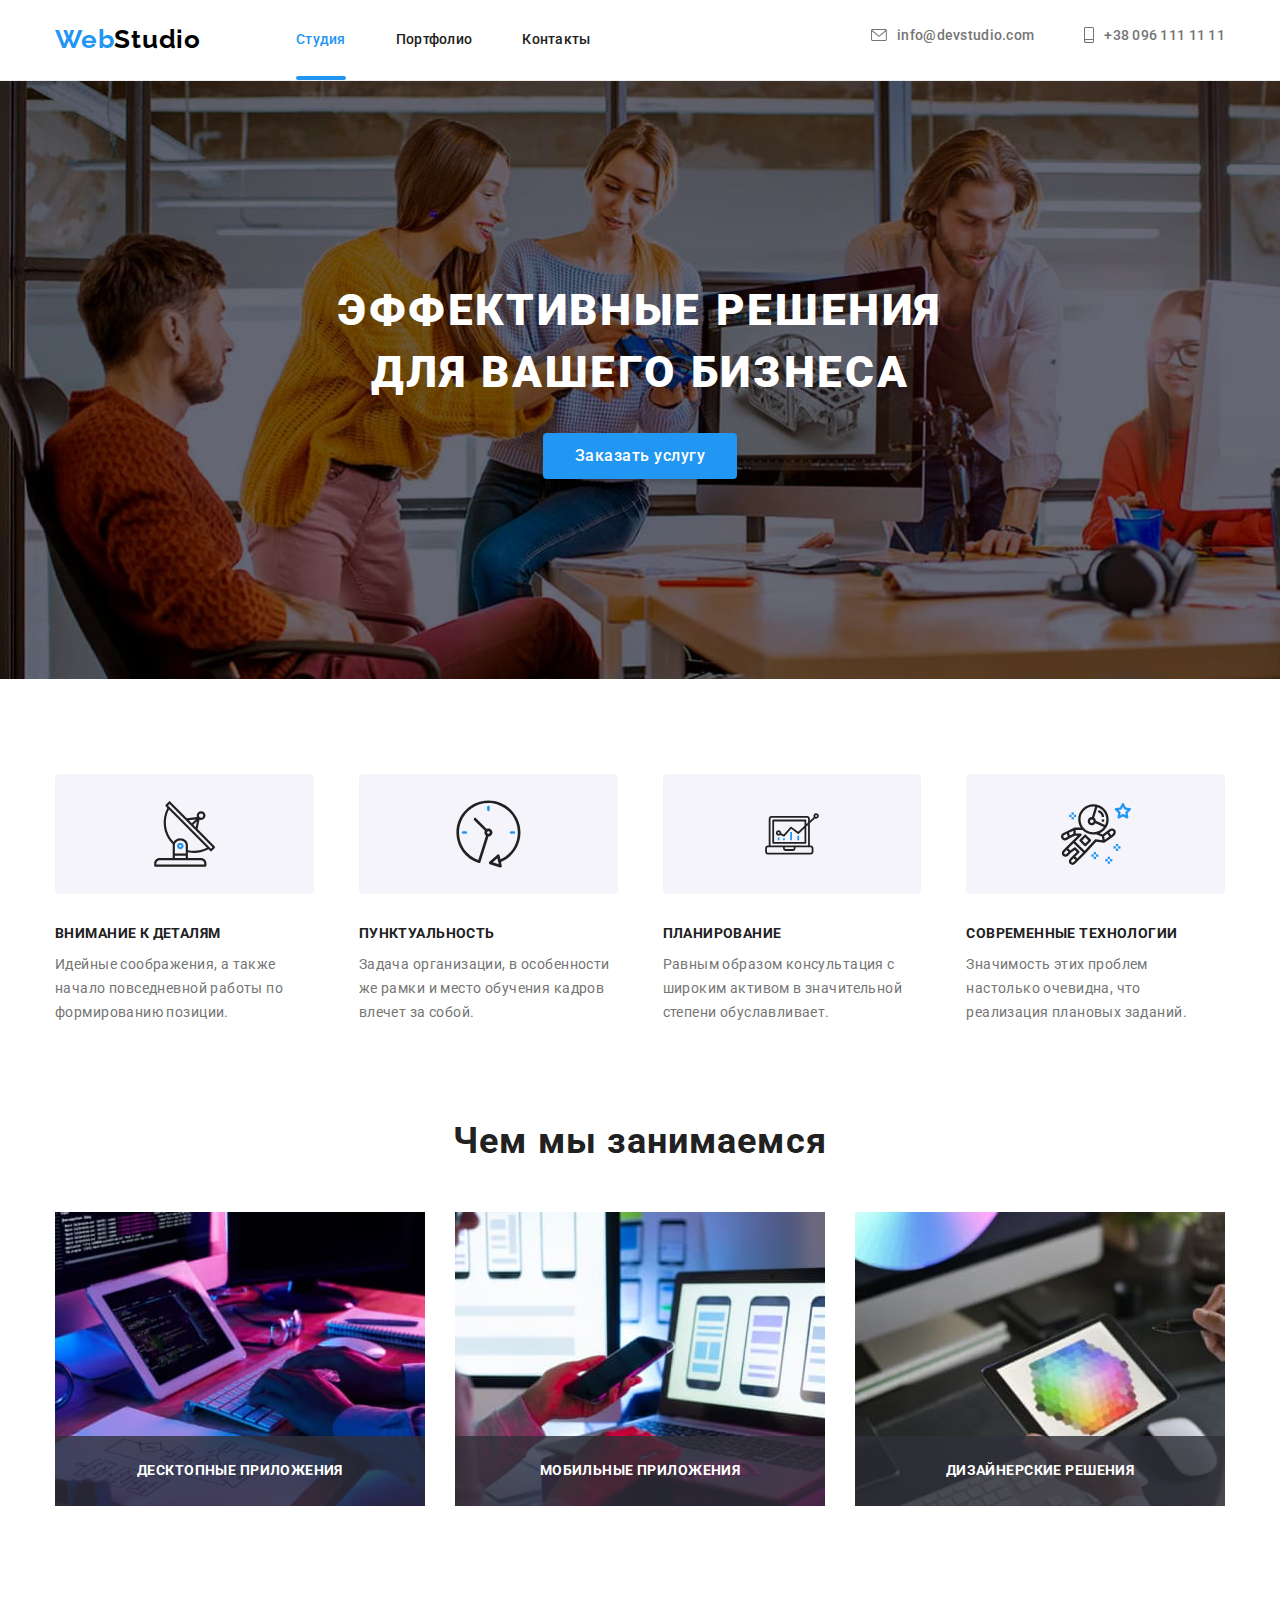
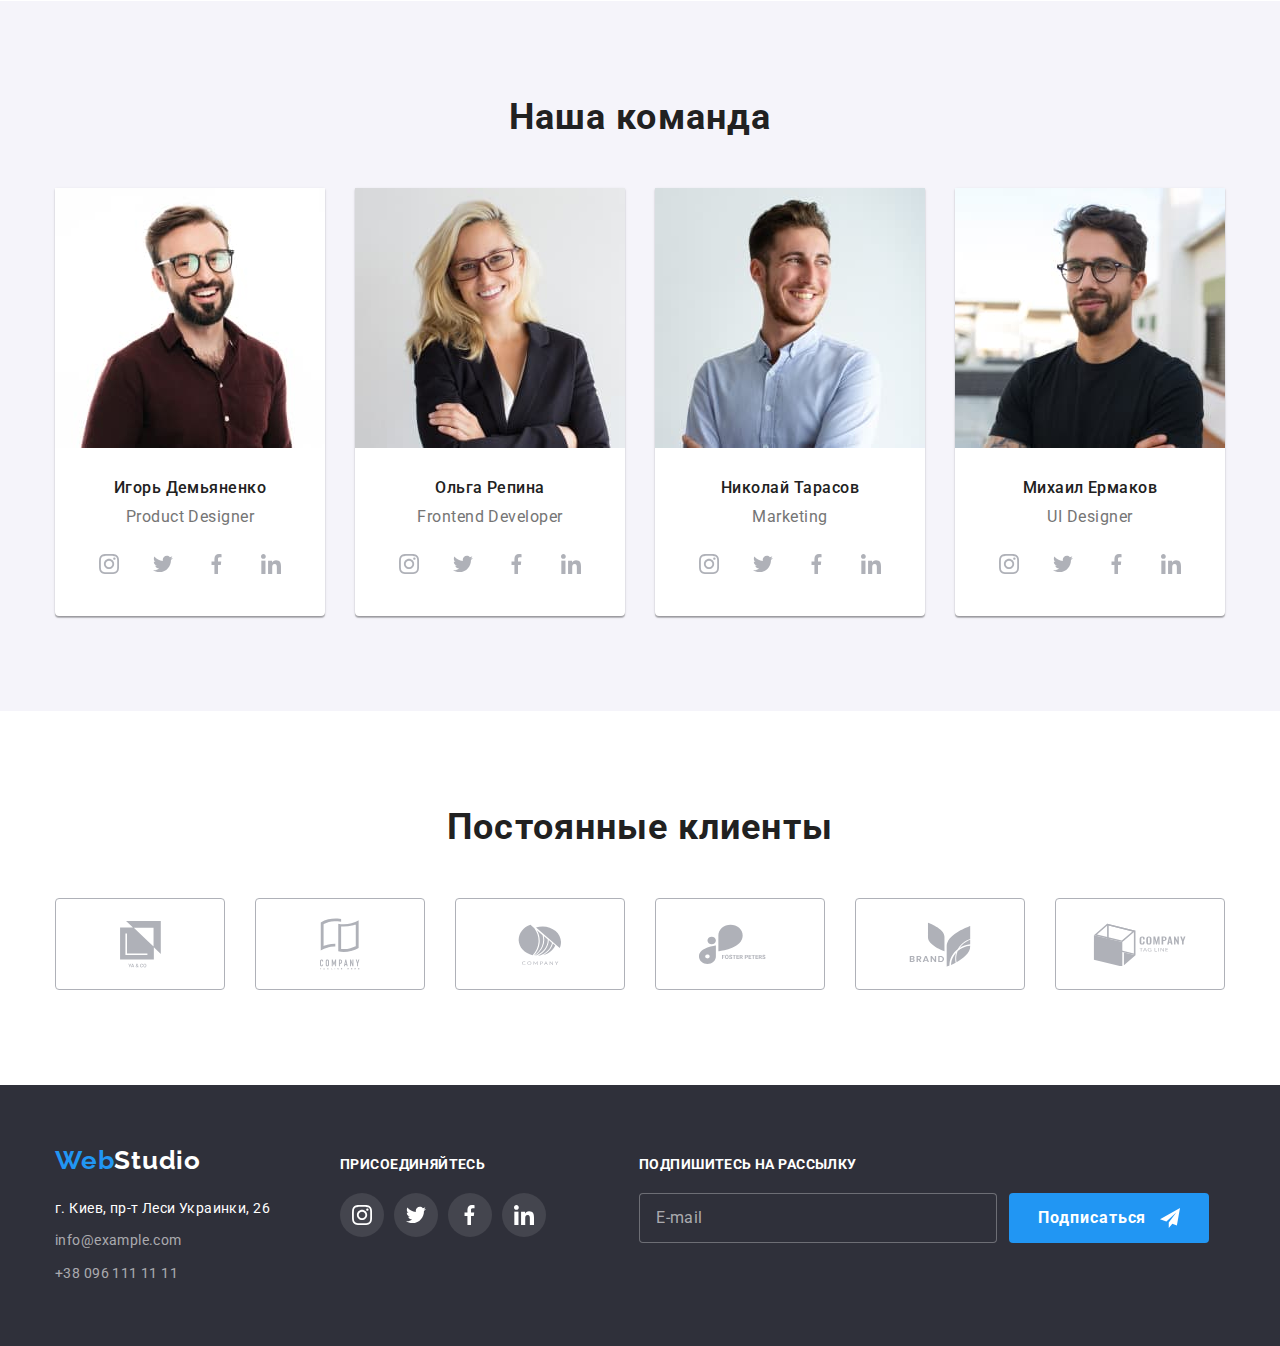
==== commit 5640a0fd: "допрацьовую" ====
--- a/index.html
+++ b/index.html
@@ -260,12 +260,17 @@
 
             <img srcset="
 
-            ./images/img.270.jpg 1x,
-            ./images/img.540.jpg 2x
+            ./images/img.270.jpg 270w,
+            ./images/imgT.354.jpg 354w,
+            ./images/imgM.450.jpg 450w,
+            ./images/img.540.jpg 540w,
+            ./images/imgT.708.jpg 708w,
+            ./images/imgM.900.jpg  900w
             "
 
-              src="./images/img.270.jpg" 
+              src="./images/imgM.450.jpg" 
               alt="фото сотрудника"
+              sizes="(min-width:1200px)270px, (min-width:768px) 345px, (max-width:480px) 450px, 100vw"
               />
                 
             <div class="team__works ">
@@ -316,11 +321,19 @@
 
           <li class="team__description">
             <img srcset="
-            ./images/img1.270.jpg 1x, 
-            ./images/img1.540.jpg 2x " 
-          
-
-             src="./images/img1.270.jpg" alt="фото сотрудника"/>
+
+            ./images/img1.270.jpg 270w,
+            ./images/imgT1.354.jpg 354w,
+            ./images/imgM1.450.jpg 450w,
+            ./images/img1.540.jpg 540w,
+            ./images/imgT1.708.jpg 708w,
+            ./images/imgM1.900.jpg  900w
+            "
+
+              src="./images/imgM1.450.jpg" 
+              alt="фото сотрудника"
+              sizes="(min-width:1200px) 270px, (min-width:768px) 345px, (max-width:480px) 450px, 100vw"
+              />
             <div class="team__works">
               <h3 class="team__employee">Ольга Репина</h3>
               <p class="team__speciality" lang="en">Frontend Developer</p>
@@ -364,13 +377,22 @@
             </div>
           </li>
 
-          <li class="team__description">
-          <img srcset="
-          ./images/img2.270.jpg  1x, 
-          ./images/img2.540.jpg  2x
-        "
-
-           src="./images/img2.270.jpg" alt="фото сотрудника" />
+         
+            <li class="team__description">
+              <img srcset="
+  
+              ./images/img2.270.jpg 270w,
+              ./images/imgT2.354.jpg 354w,
+              ./images/imgM2.450.jpg 450w,
+              ./images/img2.540.jpg 540w,
+              ./images/imgT2.708.jpg 708w,
+              ./images/imgM2.900.jpg  900w
+              "
+  
+                src="./images/imgM2.450.jpg" 
+                alt="фото сотрудника"
+                sizes="(min-width:1200px) 270px, (min-width:768px) 345px, (max-width:480px) 450px, 100vw"
+                />
           
             <div class="team__works">
               <h3 class="team__employee">Николай Тарасов</h3>
@@ -415,15 +437,22 @@
             </div>
           </li>
 
-          <li class="team__description">
-            <img srcset="
-
-            ./images/img3.270.jpg  1x, 
-            ./images/img3.540.jpg  2x"
-           
-
-            src=" ./images/img3.270.jpg" alt="фото сотрудника"  
-          />
+         
+            <li class="team__description">
+              <img srcset="
+  
+              ./images/img3.270.jpg 270w,
+              ./images/imgT3.354.jpg 354w,
+              ./images/imgM3.450.jpg 450w,
+              ./images/img3.540.jpg  540w,
+              ./images/imgT3.708.jpg 708w,
+              ./images/imgM3.900.jpg  900w
+              "
+  
+                src="./images/imgM3.450.jpg" 
+                alt="фото сотрудника"
+                sizes="(min-width:1200px) 270px, (min-width:768px) 345px, (max-width:480px) 450px, 100vw"
+                />
             <div class="team__works">
               <h3 class="team__employee">Михаил Ермаков</h3>
               <p class="team__speciality" lang="en">UI Designer</p>
--- a/css/main.min.css
+++ b/css/main.min.css
@@ -1,2 +1,2 @@
-html{box-sizing:border-box}*,*::before,*::after{box-sizing:inherit}.list{list-style:none}ul,li,a{list-style:none;padding:0;margin:0}h1,h2,h3,h4,p{margin:0;padding:0}.dec-non{text-decoration:none}img{display:block;max-width:100%;height:auto}body{padding-top:80px;background-color:#fff;color:#757575;font-family:"Roboto", sans-serif;margin:0}@media screen and (max-width: 767px){body{padding-top:60px}}.section{text-align:center;padding-top:95px;padding-bottom:95px}@media screen and (max-width: 1200px){.section{padding-top:60px;padding-bottom:60px}}.container{margin-left:auto;margin-right:auto;padding-left:15px;padding-right:15px}@media screen and (min-width: 480px){.container{width:480px}}@media screen and (min-width: 768px){.container{width:768px}}@media screen and (min-width: 1200px){.container{width:1200px}}.secret{position:absolute;width:1px;height:1px;margin:-1px;border:0;padding:0;white-space:nowrap;clip-path:inset(100%);clip:rect(0 0 0 0);overflow:hidden}.header{position:fixed;width:100%;top:0;left:0;z-index:1;background-color:#fff;border-bottom:1px solid #eeeeee}@media screen and (min-width: 768px){.page-header{display:flex;align-items:center}}.header__nav{position:relative;display:flex;align-items:center}@media screen and (max-width: 768px){.header__nav{justify-content:space-between;height:60px}}.site-nav{margin:auto;margin-left:95px;display:flex}@media screen and (min-width: 768px) and (max-width: 1200px){.site-nav{margin-left:88px}}@media screen and (max-width: 767px){.site-nav{display:none}}.site-nav__item{margin-right:50px}.site-nav:last-child{margin-right:0}.site-nav__link{position:relative;display:block;padding:32px 0px;font-weight:500;font-size:14px;line-height:1.14;letter-spacing:0.02em;text-decoration:none;color:#212121;transition-property:color;transition-duration:250ms;transition-timing-function:cubic-bezier(0.4, 0, 0.2, 1)}.site-nav__link:focus,.site-nav__link:hover{color:#2196f3}.site-nav__link.current{color:#2196f3}.auth-nav__info{text-decoration:none;font-weight:500;font-size:14px;line-height:1.14;letter-spacing:0.02em}.auth-nav{margin-left:auto;display:flex;align-items:baseline;margin-top:0;margin-bottom:0}@media screen and (max-width: 1200px){.auth-nav{display:block}}@media screen and (max-width: 767px){.auth-nav{display:none}}.auth-nav__info{text-decoration:none;font-weight:500;font-size:14px;line-height:1.14;letter-spacing:0.02em;color:#757575;transition-property:color;transition-duration:250ms;transition-timing-function:cubic-bezier(0.4, 0, 0.2, 1)}.auth-nav:focus,.auth-nav:hover{color:#2196f3}@media screen and (min-width: 1200px){.auth-nav__item+.auth-nav__item{margin-left:50px}}.auth-nav__item:nth-child(1){margin-bottom:10px}.auth-nav__icon{margin-right:10px;fill:#757575;transition-property:fill;transition-duration:250ms;transition-timing-function:cubic-bezier(0.4, 0, 0.2, 1)}.auth-nav__smartphone{margin-bottom:-3px}.auth-nav__envelope{margin-bottom:-1px}.auth-nav__info:hover,.auth-nav__info:focus{color:#2196f3}.auth-nav__info:hover .auth-nav__icon,.auth-nav__info:focus .auth-nav__icon{fill:#2196f3}.current::after{content:"";position:absolute;left:0;bottom:0;display:block;width:100%;height:4px;border-radius:2px;background-color:#2196f3}.header__logo{font-family:"Raleway";font-style:normal;text-decoration:none;font-weight:700;font-size:26px;line-height:1.2;letter-spacing:0.03em;color:black}.header__web{color:#2196f3}.button-mobmenu{z-index:55;display:inline-flex;margin:0;padding:0;border:none;background-color:transparent;transition-property:fill;transition-duration:250ms;transition-timing-function:cubic-bezier(0.4, 0, 0.2, 1)}@media screen and (min-width: 768px){.button-mobmenu{display:none}}.button-mobmenu:hover,.button-mobmenu:focus{fill:#2196f3}.mob-menu{overflow-y:auto;position:fixed;top:0;left:0;width:100vw;height:100vh;padding:48px 40px;background-color:#fff;z-index:999;transform:translateY(-100%);transition:transform 250ms ease-in-out}@media screen and (max-width: 400px){.mob-menu{padding:38px 30px}}.mob-menu.is-open{transform:translateY(0)}.close{position:absolute;top:0;right:0;margin-top:10px;margin-right:15px}.mob-nav{display:inline-flex;flex-direction:column;margin-bottom:306px}@media screen and (max-width: 400px){.mob-nav{margin-bottom:230px}}.mob-nav__item:not(:last-child){margin-bottom:32px}.mob-nav__link{position:relative;font-weight:500;font-size:40px;line-height:1.17;letter-spacing:0.02em;text-decoration:none;color:#212121;transition-property:color;transition-duration:250ms;transition-timing-function:cubic-bezier(0.4, 0, 0.2, 1)}.mob-nav__link:focus,.mob-nav__link:hover{color:#2196f3}.mob-nav__link.current{color:#2196f3}.contacts__item:nth-child(2){margin-bottom:64px}@media screen and (max-width: 400px){.contacts__item:nth-child(2){margin-bottom:28px}}.contacts__item:nth-child(1){margin-bottom:32px}@media screen and (max-width: 400px){.contacts__item:nth-child(1){margin-bottom:28px}}.contacts__info{text-decoration:none;font-weight:500;font-size:24px;line-height:1.6;letter-spacing:0.02em;color:#757575;transition-property:color;transition-duration:250ms;transition-timing-function:cubic-bezier(0.4, 0, 0.2, 1)}.contacts__info:hover,.contacts__info:focus{color:#2196f3}.contacts__tel{transition-property:color;transition-duration:250ms;transition-timing-function:cubic-bezier(0.4, 0, 0.2, 1);text-decoration:none;font-weight:500;font-size:34px;line-height:1.1;letter-spacing:0.02em;color:#2196f3}.contacts__tel:hover,.contacts__tel:focus{color:#006eff}@media screen and (max-width: 400px){.contacts__tel{font-size:33px}}.mob-media{display:flex;margin:-10px}.mob-media__item{margin:10px}.mob-media__link{position:relative;text-decoration:none;font-weight:500;font-size:18px;line-height:1.2;letter-spacing:0.02em;color:#2196f3;transition-property:color;transition-duration:250ms;transition-timing-function:cubic-bezier(0.4, 0, 0.2, 1)}@media screen and (max-width: 420px){.mob-media__link{font-size:15px}}.mob-media__link:hover,.mob-media__link:focus{color:#006eff}.sol{position:relative}.sol::before{content:"";position:absolute;top:21%;right:100%;display:block;width:22px;border:1px solid rgba(33,33,33,0.2);transform:rotate(90deg)}.heroes{max-height:400px;max-width:480px;padding-top:118px;padding-bottom:118px;margin:auto;background-repeat:no-repeat;background-color:#2f303a;background-image:linear-gradient(to right, rgba(0,0,0,0.25), rgba(0,0,0,0.25)),url(../images/Header-mob.480x400.jpg)}@media screen and (max-width: 1200px){.heroes{background-size:contain}}@media screen and (max-width: 480px){.heroes{background-size:cover}}@media screen and (min-device-pixel-ratio: 2), screen and (-moz-min-device-pixel-ratio: 2), screen and (-o-min-device-pixel-ratio: 2 / 1), screen and (-webkit-min-device-pixel-ratio: 2), screen and (min-resolution: 192dpi), screen and (min-resolution: 2dppx){.heroes{background-image:linear-gradient(to right, rgba(0,0,0,0.25), rgba(0,0,0,0.25)),url(../images/Header-mob.960x800.jpg)}}@media screen and (min-width: 768px){.heroes{max-height:400px;max-width:768px;background-image:linear-gradient(to right, rgba(0,0,0,0.25), rgba(0,0,0,0.25)),url(../images/Header-tab.768x400.jpg)}}@media screen and (min-width: 768px) and (min-device-pixel-ratio: 2), screen and (min-width: 768px) and (-moz-min-device-pixel-ratio: 2), screen and (min-width: 768px) and (-o-min-device-pixel-ratio: 2 / 1), screen and (min-width: 768px) and (-webkit-min-device-pixel-ratio: 2), screen and (min-width: 768px) and (min-resolution: 192dpi), screen and (min-width: 768px) and (min-resolution: 2dppx){.heroes{background-image:linear-gradient(to right, rgba(0,0,0,0.25), rgba(0,0,0,0.25)),url(../images/Header-tab.1536x800.jpg)}}@media screen and (min-width: 1200px){.heroes{max-height:600px;max-width:1600px;padding-top:200px;padding-bottom:200px;background-image:linear-gradient(to right, rgba(0,0,0,0.25), rgba(0,0,0,0.25)),url(../images/Heder-desk.1600x600.jpg)}}@media screen and (min-width: 1200px) and (min-device-pixel-ratio: 2), screen and (min-width: 1200px) and (-moz-min-device-pixel-ratio: 2), screen and (min-width: 1200px) and (-o-min-device-pixel-ratio: 2 / 1), screen and (min-width: 1200px) and (-webkit-min-device-pixel-ratio: 2), screen and (min-width: 1200px) and (min-resolution: 192dpi), screen and (min-width: 1200px) and (min-resolution: 2dppx){.heroes{background-size:cover;background-image:linear-gradient(to right, rgba(0,0,0,0.25), rgba(0,0,0,0.25)),url(../images/Heder-desk.3200x1200.jpg)}}.heroes__section{text-align:center;margin-left:auto;margin-right:auto}.heroes__header{margin:0;padding:0;font-weight:900;font-size:44px;line-height:1.4;letter-spacing:0.06em;text-transform:uppercase;color:#fff;margin-bottom:30px}@media screen and (max-width: 1199px){.heroes__header{font-size:26px;line-height:42px}}.heroes__button{display:inline-block;font-family:inherit;font-weight:500;font-size:16px;line-height:1.6;cursor:pointer;text-align:center;letter-spacing:0.03em;border-radius:4px;border:none;padding:10px 32px;box-sizing:border-box;align-items:center;color:#fff;background-color:#2196f3;box-shadow:0px 4px 4px rgba(0,0,0,0.15);transition-property:background-color;transition-duration:250ms;transition-timing-function:cubic-bezier(0.4, 0, 0.2, 1)}.heroes__button:hover,.heroes__button:focus{background-color:#006eff}.peculiarities__list{display:flex;margin-bottom:0;margin-top:0;font-weight:700;font-size:14px;line-height:1.4;letter-spacing:0.03em;color:#212121}@media screen and (max-width: 767px){.peculiarities__list{display:block}}@media screen and (min-width: 768px){.peculiarities__list{flex-wrap:wrap;margin:-15px}}@media screen and (min-width: 1200px){.peculiarities__list{flex-wrap:nowrap}}.peculiarities__description{text-align:center;text-align:left}@media screen and (max-width: 767px){.peculiarities__description{width:450px}}@media screen and (max-width: 767px) and (min-width: 300px) and (max-width: 479px){.peculiarities__description{width:345px;margin-left:auto;margin-right:auto}}@media screen and (max-width: 767px){.peculiarities__description:not(:last-child){margin-bottom:30px}}@media screen and (min-width: 768px){.peculiarities__description{width:354px;height:251px;margin:15px}}@media screen and (min-width: 1200px){.peculiarities__description{width:270px}.peculiarities__description:not(:last-child){margin-right:30px}}.peculiarities__decor{display:flex;justify-content:center;align-items:center;margin-bottom:30px;height:120px;border-radius:4px;background-color:#f5f4fa}.peculiarities__title{margin-top:0;margin-bottom:10px;font-weight:700;font-size:14px;line-height:1.4;letter-spacing:0.03em;text-transform:uppercase;color:#212121}@media screen and (max-width: 767px){.peculiarities__title{text-align:center}}.peculiarities__paragraph{margin-bottom:0;margin-top:0;font-weight:400;font-size:14px;line-height:1.7;letter-spacing:0.03em;color:#757575}@media screen and (max-width: 1199px){.performance{display:none}}.performance{text-align:center;padding-bottom:95px}.performance__title{text-align:center;margin-top:0;margin-bottom:0;margin-bottom:50px;font-weight:700;font-size:36px;line-height:1.17;letter-spacing:0.03em;color:#212121}.performance__list{margin:0;display:flex}.performance__description:not(:last-child){padding-right:30px}.performance__card{position:relative}.performance__fon{display:flex;position:absolute;align-items:center;justify-content:center;bottom:0;padding:8px;width:100%;min-height:70px;background-color:rgba(47,48,58,0.8)}.performance__img-text{font-style:normal;text-transform:uppercase;font-weight:700;font-size:14px;line-height:1.14;letter-spacing:0.03em;color:#fff}.team{background-color:#f5f4fa}.team img{width:450px}@media screen and (min-width: 767px){.team img{width:354px}}@media screen and (min-width: 1200px){.team img{width:270px}}.team__title{text-align:center;margin-top:0;margin-bottom:0;margin-bottom:50px;font-weight:700;font-size:36px;line-height:1.17;letter-spacing:0.03em;color:#212121}.team__list{margin-top:0;margin-bottom:0;text-align:center;padding-left:0;padding-right:0;display:flex}@media screen and (max-width: 767px){.team__list{display:block}}@media screen and (min-width: 768px) and (max-width: 1199px){.team__list{justify-content:center;margin:-15px;flex-wrap:wrap}}.team__description{border-radius:0px 0px 4px 4px;box-shadow:0px 1px 3px rgba(0,0,0,0.12),0px 1px 1px rgba(0,0,0,0.14),0px 2px 1px rgba(0,0,0,0.2);background-color:#fff}@media screen and (max-width: 767px){.team__description:not(:last-child){margin-bottom:30px}}@media screen and (min-width: 768px) and (max-width: 1199px){.team__description{margin:15px}}@media screen and (min-width: 1199px){.team__description:not(:last-child){margin-right:30px}}.team__works{padding-top:30px;padding-bottom:30px}.team__employee{margin-top:0;margin-bottom:0;padding-bottom:10px;font-weight:500;font-size:16px;line-height:1.2;letter-spacing:0.03em;color:#212121}.team__speciality{margin-top:0;margin-bottom:0;padding-bottom:16px;font-weight:400;font-size:16px;line-height:1.2;letter-spacing:0.03em}.social-media{display:flex;align-items:center;margin:auto;width:206px}.social-media__logo:not(:last-child){margin-right:10px}.social-media__link{display:flex;width:44px;height:44px;border-radius:50%;transition-property:background-color;transition-duration:250ms;transition-timing-function:cubic-bezier(0.4, 0, 0.2, 1)}.social-media__link:hover,.social-media__link:focus{background-color:#2196f3;filter:drop-shadow(0px 4px 4px rgba(0,0,0,0.25))}.social-media__link a{width:20px;height:20px}.social-media__icon{margin:auto;width:20px;height:20px;fill:#afb1b8;transition-property:fill;transition-duration:250ms;transition-timing-function:cubic-bezier(0.4, 0, 0.2, 1)}.social-media__link:focus .social-media__icon,.social-media__link:hover .social-media__icon{fill:#fff}.clients__title{font-weight:700;font-size:36px;line-height:1.17;margin-bottom:50px;text-align:center;letter-spacing:0.03em;color:#212121}.clients__list{display:flex}@media screen and (max-width: 1199px){.clients__list{justify-content:center;margin:-15px;flex-wrap:wrap}}@media screen and (max-width: 767px){.clients__group:not(:last-child){margin-bottom:30px}}@media screen and (max-width: 1199px){.clients__group{margin:15px}}@media screen and (min-width: 1199px){.clients__group:not(:last-child){margin-right:30px}}.clients__link{display:flex;justify-content:center;width:170px;height:92px;border:1px solid #afb1b8;background-color:#fff;border-radius:4px;transition-property:border-color;transition-duration:250ms;transition-timing-function:cubic-bezier(0.4, 0, 0.2, 1)}@media screen and (max-width: 1199px){.clients__link{width:226px}}@media screen and (max-width: 767px){.clients__link{width:210px}}.clients__link:hover,.clients__link:focus{border:1px solid #2196f3}.clients__icon{margin-top:auto;margin-bottom:auto;max-width:106px;max-height:60px;fill:#afb1b8;transition-property:fill;transition-duration:250ms;transition-timing-function:cubic-bezier(0.4, 0, 0.2, 1)}.clients__link:focus .clients__icon,.clients__link:hover .clients__icon{fill:#2196f3}.backdrop{position:fixed;top:0;left:0;width:100%;height:100%;background-color:rgba(0,0,0,0.2);transition:opacity 500ms linear, visibility 500ms linear}.backdrop.is-hidden{visibility:hidden;opacity:0;pointer-events:none}.backdrop.is-hidden .modal{transform:translate(-50%, -50%) scale(0) rotate(90deg)}.modal{position:absolute;top:50%;left:50%;transform:translate(-50%, -50%);padding:40px;width:528px;height:581px;border-radius:4px;box-shadow:0px 1px 3px rgba(0,0,0,0.12),0px 1px 1px rgba(0,0,0,0.14),0px 2px 1px rgba(0,0,0,0.2);background-color:#fff;transform:translate(-50%, -50%);transition:transform 250ms linear}@media screen and (max-width: 1200px){.modal{max-width:450px;max-height:609px}}@media screen and (min-width: 300px) and (max-width: 479px){.modal{top:55%;width:365px;padding-bottom:15px;padding-left:10px;padding-right:10px}}.modal__close{display:flex;align-items:center;position:absolute;cursor:pointer;right:0;top:0;margin:8px;width:30px;height:30px;box-sizing:inherit;border-radius:50%;background-color:#fff;border:1px solid rgba(0,0,0,0.1);transition-property:box-shadow fill;transition-duration:250ms;transition-timing-function:cubic-bezier(0.4, 0, 0.2, 1)}.modal__close:hover,.modal__close:focus{box-shadow:0px 4px 4px rgba(0,0,0,0.25);fill:#2196f3}.modal__sign{align-items:center;justify-content:center}.modal__sign h2{font-weight:700;font-size:20px;margin-bottom:12px;line-height:1.15;letter-spacing:0.03em;color:#212121}@media screen and (max-width: 1200px){.modal__sign h2{text-align:center}}@media screen and (min-width: 300px) and (max-width: 479px){.modal__sign h2{font-size:18px}}.form{width:448px;height:342px}@media screen and (max-width: 1200px){.form{width:370px;height:345px}}@media screen and (min-width: 300px) and (max-width: 479px){.form{width:345px}}.form__field{position:relative;display:flex;flex-direction:column;margin-top:10px}@media screen and (max-width: 1200px){.form__field{width:370px}}@media screen and (min-width: 300px) and (max-width: 479px){.form__field{width:345px}}.form__field textarea{resize:none;height:120px;padding:12px 16px;border:1px solid rgba(33,33,33,0.2);border-radius:4px;transition-property:border;transition-duration:250ms;transition-timing-function:cubic-bezier(0.4, 0, 0.2, 1)}.form__field textarea:focus{outline:0;outline-offset:0}.form__field textarea:focus,.form__field textarea:hover{border:1px solid #2196f3}.form__field ::placeholder{color:rgba(117,117,117,0.5)}.form__label{font-weight:400;font-size:12px;line-height:1.16;margin-bottom:4px;letter-spacing:0.01em}.form__input{padding:12px 42px;height:40px;border:1px solid rgba(33,33,33,0.2);border-radius:4px;transition-property:border;transition-duration:250ms;transition-timing-function:cubic-bezier(0.4, 0, 0.2, 1)}@media screen and (max-width: 1200px){.form__input{width:370px}}@media screen and (min-width: 300px) and (max-width: 479px){.form__input{width:345px}}.form__input:focus{outline:0;outline-offset:0}.form__field .form__input:focus,.form__field .form__input:hover{border:1px solid #2196f3}.form__icons{position:absolute;top:29px;left:12px;transition-property:fill;transition-duration:250ms;transition-timing-function:cubic-bezier(0.4, 0, 0.2, 1)}.form__input:focus+.form__icons{fill:#2196f3}.checkbox{position:relative;display:flex;align-items:center;justify-content:center;margin-top:27px;margin-bottom:30px}.checkbox__conditions{position:absolute;width:1px;height:1px;margin:-1px;border:0;padding:0;white-space:nowrap;clip-path:inset(100%);clip:rect(0 0 0 0);overflow:hidden;transition-property:border-color background-color;transition-duration:250ms;transition-timing-function:cubic-bezier(0.4, 0, 0.2, 1)}.checkbox__text{font-weight:400;font-size:14px;line-height:1.71;letter-spacing:0.03em}@media screen and (max-width: 1200px){.checkbox__text{font-size:12px;line-height:1.16}}@media screen and (min-width: 300px) and (max-width: 479px){.checkbox__text{font-size:10px;line-height:1.15}}.checkbox__text::before{position:absolute;content:"";top:50%;left:0;transform:translateY(-60%);display:inline-block;width:15px;height:15px;border:2px solid #212121;border-radius:4px}@media screen and (max-width: 1200px){.checkbox__text::before{left:-5px}}@media screen and (min-width: 300px) and (max-width: 479px){.checkbox__text::before{left:5px}}.checkbox__conditions:checked ~ .checkbox__text::before{border-color:#2196f3;background-color:#2196f3;background-image:url(../images/icon.check.svg);background-origin:content-box}.checkbox__treaty{color:#2196f3}.modal__button{display:block;border:none;box-sizing:border-box;font-weight:700;font-size:16px;line-height:1.9;letter-spacing:0.06em;align-items:center;text-align:center;margin:0 auto;border-radius:4px;border:none;padding:6px 22px;cursor:pointer;width:200px;height:50px;color:#fff;background-color:#2196f3;transition-property:background-color box-shadow;transition-duration:250ms;transition-timing-function:cubic-bezier(0.4, 0, 0.2, 1)}.modal__button:hover,.modal__button:focus{background-color:#006eff;box-shadow:0px 4px 4px rgba(0,0,0,0.15)}footer{font-weight:400;font-size:14px;line-height:1.7;letter-spacing:0.03em;background-color:#2f303a}.footer{padding-top:60px;padding-bottom:60px}.footer__conteainer{display:flex;align-items:baseline}@media screen and (max-width: 1199px){.footer__conteainer{text-align:center;flex-wrap:wrap;justify-content:space-around}}@media screen and (max-width: 767px){.footer__conteainer{display:block}}.footer__address{margin-right:70px}@media screen and (max-width: 1199px){.footer__address{margin-right:0px}}.footer__logo{display:block;margin-bottom:20px;font-family:"Raleway";font-style:normal;text-decoration:none;font-weight:700;font-size:26px;line-height:1.2;letter-spacing:0.03em;color:#fff}@media screen and (max-width: 1199px){.footer__logo{font-size:24px;line-height:1.16}}.footer__web{color:#2196f3}@media screen and (max-width: 1199px){.footer__nav{margin-bottom:60px}}.footer__nav>.footer__info:not(:last-child){margin-bottom:9px}@media screen and (max-width: 1199px){.footer__nav>.footer__info:not(:last-child){margin-bottom:8px}}.footer__info{display:block}.footer__auth{text-decoration:none;color:#fff;transition-property:color;transition-duration:250ms;transition-timing-function:cubic-bezier(0.4, 0, 0.2, 1)}.footer__auth:focus,.footer__auth:hover{color:#2196f3}.footer__infoLink{color:rgba(255,255,255,0.6);text-decoration:none;transition-property:color;transition-duration:250ms;transition-timing-function:cubic-bezier(0.4, 0, 0.2, 1)}.footer__infoLink:focus,.footer__infoLink:hover{color:#2196f3}@media screen and (max-width: 767px){.footer-media{text-align:center;align-content:center;margin-bottom:60px}}@media screen and (min-width: 1199px){.footer-media{margin-right:93px}}.footer-media__strong{margin-bottom:20px;padding:0;font-weight:700;font-size:14px;line-height:1.14;letter-spacing:0.03em;text-transform:uppercase;color:#fff}.footerSoc{display:flex;width:206px;height:44px}@media screen and (max-width: 1199px){.footerSoc{margin:0 auto}}.footerSoc__item:not(:last-child){margin-right:10px}.footerSoc__icon{display:flex;width:44px;height:44px;border-radius:50%;background-color:#44454e;transition-property:background-color;transition-duration:250ms;transition-timing-function:cubic-bezier(0.4, 0, 0.2, 1)}.footerSoc__icon:hover,.footerSoc__icon:focus{background-color:#2196f3}.footerSoc__svg{margin:auto;width:20px;height:20px;fill:#fff}.subscription{display:flex;flex-direction:column;position:relative}@media screen and (max-width: 1199px){.subscription{display:inline-flex}}@media screen and (min-width: 1199px){.subscription{width:570px;height:86px}}.subscription__label{font-weight:700;font-size:14px;text-transform:uppercase;line-height:1.14;letter-spacing:0.03em;color:#fff;margin-bottom:20px}.subscription__input{padding:15px 16px;border-radius:4px;border:1px solid rgba(255,255,255,0.3);width:358px;height:50px;background-color:#2f303a;transition-property:border;transition-duration:250ms;transition-timing-function:cubic-bezier(0.4, 0, 0.2, 1)}@media screen and (max-width: 1199px){.subscription__input{width:450px;margin-bottom:20px}}@media screen and (min-width: 300px) and (max-width: 479px){.subscription__input{width:300px}}.subscription__input:focus{outline:0;outline-offset:0}.subscription__input:focus,.subscription__input:hover{border:1px solid #2196f3}.subscription__input::placeholder{font-weight:400;font-size:16px;line-height:1.25;letter-spacing:0.03em;color:rgba(255,255,255,0.6)}.subscription__button{border:none;box-sizing:border-box;font-weight:700;font-size:16px;line-height:1.9;letter-spacing:0.06em;align-items:center;text-align:center;display:flex;align-items:center;justify-content:space-around;right:0;bottom:0;border-radius:4px;border:none;padding:6px 22px;cursor:pointer;width:200px;height:50px;text-align:center;color:#fff;background-color:#2196f3;transition-property:background-color box-shadow;transition-duration:250ms;transition-timing-function:cubic-bezier(0.4, 0, 0.2, 1)}@media screen and (max-width: 1199px){.subscription__button{margin:0 auto}}@media screen and (min-width: 1199px){.subscription__button{position:absolute}}.subscription__button:hover,.subscription__button:focus{background-color:#006eff;box-shadow:0px 4px 4px rgba(0,0,0,0.15)}.subscription__icons{fill:#fff}.section-project{padding-top:95px;padding-bottom:95px}@media screen and (max-width: 1199px){.section-project{padding-top:60px;padding-bottom:60px}}.filter{display:flex;justify-content:center;margin:0;padding:0;margin-bottom:50px;margin-right:auto;align-items:center}@media screen and (max-width: 767px){.filter{margin-bottom:40px;margin-bottom:-15px;justify-content:flex-start;flex-wrap:wrap}}@media screen and (max-width: 1199px){.filter{margin-bottom:30px}}.filter .filter__item:not(:last-child){margin-right:8px}.filter__button{border-radius:4px;border:none;cursor:pointer;padding:6px 22px;box-sizing:border-box;min-width:70px;font-weight:500;font-size:16px;line-height:1.9;letter-spacing:0.06em;align-items:center;text-align:center;color:#212121;background-color:#f5f4fa;transition-property:background-color filter color;transition-duration:250ms;transition-timing-function:cubic-bezier(0.4, 0, 0.2, 1)}@media screen and (max-width: 767px){.filter__button{margin-bottom:15px}}.filter__button:hover,.filter__button:focus{color:#ffffff;background-color:#2196f3;filter:drop-shadow(0px 4px 4px rgba(0,0,0,0.25))}.project{display:flex;flex-wrap:wrap;margin:auto;padding:0}@media screen and (max-width: 767px){.project{display:block}}.cards{transition-property:filter;transition-duration:250ms;transition-timing-function:cubic-bezier(0.4, 0, 0.2, 1);background-color:#fff}@media screen and (max-width: 767px){.cards:not(:last-child){margin-bottom:30px}}@media screen and (min-width: 768px) and (max-width: 1199px){.cards{margin-right:30px;margin-bottom:30px;width:calc((100% - 60px) / 2)}.cards:nth-child(2n){margin-right:0px}.cards:nth-last-child(-n+1){margin-bottom:0}}.cards img{width:450px}@media screen and (min-width: 767px){.cards img{width:354px}}@media screen and (min-width: 1200px){.cards img{width:370px}}@media screen and (min-width: 1200px){.cards{margin-right:30px;margin-bottom:30px;width:calc((100% - 60px) / 3)}.cards:nth-child(3n){margin-right:0px}.cards:nth-last-child(-n+3){margin-bottom:0}}.cards:hover{filter:drop-shadow(0px 4px 4px rgba(0,0,0,0.25))}.cards__link{text-decoration:none}.cards__effect{position:relative;overflow:hidden}.cards__textBox{overflow-y:auto;position:absolute;bottom:0;right:0;padding:63px 24px;width:100%;height:100%;background-color:rgba(33,150,243,0.9);transform:translateY(101%);transition-duration:250ms;transition-timing-function:cubic-bezier(0.4, 0, 0.2, 1)}.cards:hover .cards__textBox{transform:translateY(0)}.cards__text{padding:63px, 24px;font-weight:400;font-size:18px;line-height:1.55;letter-spacing:0.03em;text-align:left;color:#fff}.cards__border{padding:20px 24px;border:1px solid #eeeeee;border-top:0}.cards__title{font-weight:700;font-size:18px;line-height:2;letter-spacing:0.06em;color:#212121}@media screen and (min-width: 768px) and (max-width: 1199px){.tablet{margin-bottom:36px}}.cards__description{font-weight:400;font-size:16px;line-height:1.87;letter-spacing:0.03em;color:#757575}
+html{box-sizing:border-box}*,*::before,*::after{box-sizing:inherit}.list{list-style:none}ul,li,a{list-style:none;padding:0;margin:0}h1,h2,h3,h4,p{margin:0;padding:0}.dec-non{text-decoration:none}img{display:block;max-width:100%;height:auto}body{padding-top:80px;background-color:#fff;color:#757575;font-family:"Roboto", sans-serif;margin:0}@media screen and (max-width: 767px){body{padding-top:60px}}.section{text-align:center;padding-top:95px;padding-bottom:95px}@media screen and (max-width: 1200px){.section{padding-top:60px;padding-bottom:60px}}.container{margin-left:auto;margin-right:auto;padding-left:15px;padding-right:15px}@media screen and (min-width: 480px){.container{width:480px}}@media screen and (min-width: 768px){.container{width:768px}}@media screen and (min-width: 1200px){.container{width:1200px}}.secret{position:absolute;width:1px;height:1px;margin:-1px;border:0;padding:0;white-space:nowrap;clip-path:inset(100%);clip:rect(0 0 0 0);overflow:hidden}.header{position:fixed;width:100%;top:0;left:0;z-index:1;background-color:#fff;border-bottom:1px solid #eeeeee}@media screen and (min-width: 768px){.page-header{display:flex;align-items:center}}.header__nav{position:relative;display:flex;align-items:center}@media screen and (max-width: 767px){.header__nav{justify-content:space-between;height:60px}}.site-nav{margin:auto;margin-left:95px;display:flex}@media screen and (min-width: 767px) and (max-width: 1200px){.site-nav{margin-left:88px}}@media screen and (max-width: 767px){.site-nav{display:none}}.site-nav__item{margin-right:50px}.site-nav:last-child{margin-right:0}.site-nav__link{position:relative;display:block;padding:32px 0px;font-weight:500;font-size:14px;line-height:1.14;letter-spacing:0.02em;text-decoration:none;color:#212121;transition-property:color;transition-duration:250ms;transition-timing-function:cubic-bezier(0.4, 0, 0.2, 1)}.site-nav__link:focus,.site-nav__link:hover{color:#2196f3}.site-nav__link.current{color:#2196f3}.auth-nav__info{text-decoration:none;font-weight:500;font-size:14px;line-height:1.14;letter-spacing:0.02em}.auth-nav{margin-left:auto;display:flex;align-items:baseline;margin-top:0;margin-bottom:0}@media screen and (max-width: 1200px){.auth-nav{display:block}}@media screen and (max-width: 767px){.auth-nav{display:none}}.auth-nav__info{text-decoration:none;font-weight:500;font-size:14px;line-height:1.14;letter-spacing:0.02em;color:#757575;transition-property:color;transition-duration:250ms;transition-timing-function:cubic-bezier(0.4, 0, 0.2, 1)}.auth-nav:focus,.auth-nav:hover{color:#2196f3}@media screen and (min-width: 1200px){.auth-nav__item+.auth-nav__item{margin-left:50px}}.auth-nav__item:nth-child(1){margin-bottom:10px}.auth-nav__icon{margin-right:10px;fill:#757575;transition-property:fill;transition-duration:250ms;transition-timing-function:cubic-bezier(0.4, 0, 0.2, 1)}@media screen and (min-width: 767px) and (max-width: 1200px){.auth-nav__icon{margin-right:2px}}.auth-nav__smartphone{margin-bottom:-3px}.auth-nav__envelope{margin-bottom:-1px}.auth-nav__info:hover,.auth-nav__info:focus{color:#2196f3}.auth-nav__info:hover .auth-nav__icon,.auth-nav__info:focus .auth-nav__icon{fill:#2196f3}.current::after{content:"";position:absolute;left:0;bottom:0;display:block;width:100%;height:4px;border-radius:2px;background-color:#2196f3}.header__logo{font-family:"Raleway";font-style:normal;text-decoration:none;font-weight:700;font-size:26px;line-height:1.2;letter-spacing:0.03em;color:black}.header__web{color:#2196f3}.button-mobmenu{z-index:55;display:inline-flex;margin:0;padding:0;border:none;background-color:transparent;transition-property:fill;transition-duration:250ms;transition-timing-function:cubic-bezier(0.4, 0, 0.2, 1)}@media screen and (min-width: 768px){.button-mobmenu{display:none}}.button-mobmenu:hover,.button-mobmenu:focus{fill:#2196f3}.mob-menu{overflow-y:auto;position:fixed;top:0;left:0;width:100vw;height:100vh;padding:48px 40px;background-color:#fff;z-index:999;transform:translateY(-100%);transition:transform 250ms ease-in-out}@media screen and (max-width: 400px){.mob-menu{padding:38px 30px}}.mob-menu.is-open{transform:translateY(0)}.close{position:absolute;top:0;right:0;margin-top:10px;margin-right:15px}.mob-nav{display:inline-flex;flex-direction:column;margin-bottom:306px}@media screen and (max-width: 400px){.mob-nav{margin-bottom:230px}}.mob-nav__item:not(:last-child){margin-bottom:32px}.mob-nav__link{position:relative;font-weight:500;font-size:40px;line-height:1.17;letter-spacing:0.02em;text-decoration:none;color:#212121;transition-property:color;transition-duration:250ms;transition-timing-function:cubic-bezier(0.4, 0, 0.2, 1)}.mob-nav__link:focus,.mob-nav__link:hover{color:#2196f3}.mob-nav__link.current{color:#2196f3}.contacts__item:nth-child(2){margin-bottom:64px}@media screen and (max-width: 400px){.contacts__item:nth-child(2){margin-bottom:28px}}.contacts__item:nth-child(1){margin-bottom:32px}@media screen and (max-width: 400px){.contacts__item:nth-child(1){margin-bottom:28px}}.contacts__info{text-decoration:none;font-weight:500;font-size:24px;line-height:1.6;letter-spacing:0.02em;color:#757575;transition-property:color;transition-duration:250ms;transition-timing-function:cubic-bezier(0.4, 0, 0.2, 1)}.contacts__info:hover,.contacts__info:focus{color:#2196f3}.contacts__tel{transition-property:color;transition-duration:250ms;transition-timing-function:cubic-bezier(0.4, 0, 0.2, 1);text-decoration:none;font-weight:500;font-size:34px;line-height:1.1;letter-spacing:0.02em;color:#2196f3}.contacts__tel:hover,.contacts__tel:focus{color:#006eff}@media screen and (max-width: 400px){.contacts__tel{font-size:33px}}.mob-media{display:flex;margin:-10px}.mob-media__item{margin:10px}.mob-media__link{position:relative;text-decoration:none;font-weight:500;font-size:18px;line-height:1.2;letter-spacing:0.02em;color:#2196f3;transition-property:color;transition-duration:250ms;transition-timing-function:cubic-bezier(0.4, 0, 0.2, 1)}@media screen and (max-width: 420px){.mob-media__link{font-size:15px}}.mob-media__link:hover,.mob-media__link:focus{color:#006eff}.sol{position:relative}.sol::before{content:"";position:absolute;top:21%;right:100%;display:block;width:22px;border:1px solid rgba(33,33,33,0.2);transform:rotate(90deg)}.heroes{max-height:400px;padding-top:118px;padding-bottom:118px;margin:auto;background-repeat:no-repeat;background-color:#2f303a;background-size:cover;background-image:linear-gradient(to right, rgba(0,0,0,0.25), rgba(0,0,0,0.25)),url(../images/Header-tab.768x400.jpg)}@media screen and (max-width: 480px){.heroes{background-size:cover;background-image:linear-gradient(to right, rgba(0,0,0,0.25), rgba(0,0,0,0.25)),url(../images/Header-mob.480x400.jpg)}}@media screen and (max-width: 480px) and (min-device-pixel-ratio: 2), screen and (max-width: 480px) and (-moz-min-device-pixel-ratio: 2), screen and (max-width: 480px) and (-o-min-device-pixel-ratio: 2 / 1), screen and (max-width: 480px) and (-webkit-min-device-pixel-ratio: 2), screen and (max-width: 480px) and (min-resolution: 192dpi), screen and (max-width: 480px) and (min-resolution: 2dppx){.heroes{background-size:cover;background-image:linear-gradient(to right, rgba(0,0,0,0.25), rgba(0,0,0,0.25)),url(../images/Header-mob.960x800.jpg)}}@media screen and (min-device-pixel-ratio: 2), screen and (-moz-min-device-pixel-ratio: 2), screen and (-o-min-device-pixel-ratio: 2 / 1), screen and (-webkit-min-device-pixel-ratio: 2), screen and (min-resolution: 192dpi), screen and (min-resolution: 2dppx){.heroes{background-size:cover;background-image:linear-gradient(to right, rgba(0,0,0,0.25), rgba(0,0,0,0.25)),url(../images/Header-tab.1536x800.jpg)}}@media screen and (min-width: 768px){.heroes{max-height:400px;background-size:cover;background-image:linear-gradient(to right, rgba(0,0,0,0.25), rgba(0,0,0,0.25)),url(../images/Heder-desk.1600x600.jpg)}}@media screen and (min-width: 768px) and (min-device-pixel-ratio: 2), screen and (min-width: 768px) and (-moz-min-device-pixel-ratio: 2), screen and (min-width: 768px) and (-o-min-device-pixel-ratio: 2 / 1), screen and (min-width: 768px) and (-webkit-min-device-pixel-ratio: 2), screen and (min-width: 768px) and (min-resolution: 192dpi), screen and (min-width: 768px) and (min-resolution: 2dppx){.heroes{background-image:linear-gradient(to right, rgba(0,0,0,0.25), rgba(0,0,0,0.25)),url(../images/Heder-desk.3200x1200.jpg)}}@media screen and (min-width: 1200px){.heroes{max-height:600px;max-width:1600px;padding-top:200px;padding-bottom:200px;background-image:linear-gradient(to right, rgba(0,0,0,0.25), rgba(0,0,0,0.25)),url(../images/Heder-desk.1600x600.jpg)}}@media screen and (min-width: 1200px) and (min-device-pixel-ratio: 2), screen and (min-width: 1200px) and (-moz-min-device-pixel-ratio: 2), screen and (min-width: 1200px) and (-o-min-device-pixel-ratio: 2 / 1), screen and (min-width: 1200px) and (-webkit-min-device-pixel-ratio: 2), screen and (min-width: 1200px) and (min-resolution: 192dpi), screen and (min-width: 1200px) and (min-resolution: 2dppx){.heroes{background-size:cover;background-image:linear-gradient(to right, rgba(0,0,0,0.25), rgba(0,0,0,0.25)),url(../images/Heder-desk.3200x1200.jpg)}}.heroes__section{text-align:center;margin-left:auto;margin-right:auto}.heroes__header{margin:0;padding:0;font-weight:900;font-size:44px;line-height:1.4;letter-spacing:0.06em;text-transform:uppercase;color:#fff;margin-bottom:30px}@media screen and (max-width: 1199px){.heroes__header{font-size:26px;line-height:42px}}.heroes__button{display:inline-block;font-family:inherit;font-weight:500;font-size:16px;line-height:1.6;cursor:pointer;text-align:center;letter-spacing:0.03em;border-radius:4px;border:none;padding:10px 32px;box-sizing:border-box;align-items:center;color:#fff;background-color:#2196f3;box-shadow:0px 4px 4px rgba(0,0,0,0.15);transition-property:background-color;transition-duration:250ms;transition-timing-function:cubic-bezier(0.4, 0, 0.2, 1)}.heroes__button:hover,.heroes__button:focus{background-color:#006eff}.peculiarities__list{display:flex;margin-bottom:0;margin-top:0;font-weight:700;font-size:14px;line-height:1.4;letter-spacing:0.03em;color:#212121}@media screen and (max-width: 767px){.peculiarities__list{display:block}}@media screen and (min-width: 768px){.peculiarities__list{flex-wrap:wrap;margin:-15px}}@media screen and (min-width: 1200px){.peculiarities__list{flex-wrap:nowrap}}.peculiarities__description{text-align:center;text-align:left}@media screen and (max-width: 767px){.peculiarities__description{width:450px}}@media screen and (max-width: 767px) and (min-width: 300px) and (max-width: 479px){.peculiarities__description{width:345px;margin-left:auto;margin-right:auto}}@media screen and (max-width: 767px){.peculiarities__description:not(:last-child){margin-bottom:30px}}@media screen and (min-width: 768px){.peculiarities__description{width:354px;height:251px;margin:15px}}@media screen and (min-width: 1200px){.peculiarities__description{width:270px}.peculiarities__description:not(:last-child){margin-right:30px}}.peculiarities__decor{display:flex;justify-content:center;align-items:center;margin-bottom:30px;height:120px;border-radius:4px;background-color:#f5f4fa}.peculiarities__title{margin-top:0;margin-bottom:10px;font-weight:700;font-size:14px;line-height:1.4;letter-spacing:0.03em;text-transform:uppercase;color:#212121}@media screen and (max-width: 767px){.peculiarities__title{text-align:center}}.peculiarities__paragraph{margin-bottom:0;margin-top:0;font-weight:400;font-size:14px;line-height:1.7;letter-spacing:0.03em;color:#757575}@media screen and (max-width: 1199px){.performance{display:none}}.performance{text-align:center;padding-bottom:95px}.performance__title{text-align:center;margin-top:0;margin-bottom:0;margin-bottom:50px;font-weight:700;font-size:36px;line-height:1.17;letter-spacing:0.03em;color:#212121}.performance__list{margin:0;display:flex}.performance__description:not(:last-child){padding-right:30px}.performance__card{position:relative}.performance__fon{display:flex;position:absolute;align-items:center;justify-content:center;bottom:0;padding:8px;width:100%;min-height:70px;background-color:rgba(47,48,58,0.8)}.performance__img-text{font-style:normal;text-transform:uppercase;font-weight:700;font-size:14px;line-height:1.14;letter-spacing:0.03em;color:#fff}.team{background-color:#f5f4fa}.team__title{text-align:center;margin-top:0;margin-bottom:0;margin-bottom:50px;font-weight:700;font-size:36px;line-height:1.17;letter-spacing:0.03em;color:#212121}.team__list{margin-top:0;margin-bottom:0;text-align:center;padding-left:0;padding-right:0;display:flex}@media screen and (max-width: 767px){.team__list{display:block}}@media screen and (min-width: 768px) and (max-width: 1199px){.team__list{justify-content:center;margin:-15px;flex-wrap:wrap}}.team__description{border-radius:0px 0px 4px 4px;box-shadow:0px 1px 3px rgba(0,0,0,0.12),0px 1px 1px rgba(0,0,0,0.14),0px 2px 1px rgba(0,0,0,0.2);background-color:#fff}@media screen and (min-width: 1200px){.team__description{width:270px}}@media screen and (max-width: 767px){.team__description:not(:last-child){margin-bottom:30px}}@media screen and (min-width: 768px) and (max-width: 1199px){.team__description{margin:15px}}@media screen and (min-width: 1199px){.team__description:not(:last-child){margin-right:30px}}.team__works{padding-top:30px;padding-bottom:30px}.team__employee{margin-top:0;margin-bottom:0;padding-bottom:10px;font-weight:500;font-size:16px;line-height:1.2;letter-spacing:0.03em;color:#212121}.team__speciality{margin-top:0;margin-bottom:0;padding-bottom:16px;font-weight:400;font-size:16px;line-height:1.2;letter-spacing:0.03em}.social-media{display:flex;align-items:center;margin:auto;width:206px}.social-media__logo:not(:last-child){margin-right:10px}.social-media__link{display:flex;width:44px;height:44px;border-radius:50%;transition-property:background-color;transition-duration:250ms;transition-timing-function:cubic-bezier(0.4, 0, 0.2, 1)}.social-media__link:hover,.social-media__link:focus{background-color:#2196f3;filter:drop-shadow(0px 4px 4px rgba(0,0,0,0.25))}.social-media__link a{width:20px;height:20px}.social-media__icon{margin:auto;width:20px;height:20px;fill:#afb1b8;transition-property:fill;transition-duration:250ms;transition-timing-function:cubic-bezier(0.4, 0, 0.2, 1)}.social-media__link:focus .social-media__icon,.social-media__link:hover .social-media__icon{fill:#fff}.clients__title{font-weight:700;font-size:36px;line-height:1.17;margin-bottom:50px;text-align:center;letter-spacing:0.03em;color:#212121}.clients__list{display:flex}@media screen and (max-width: 1199px){.clients__list{justify-content:center;margin:-15px;flex-wrap:wrap}}@media screen and (max-width: 767px){.clients__group:not(:last-child){margin-bottom:30px}}@media screen and (max-width: 1199px){.clients__group{margin:15px}}@media screen and (min-width: 1199px){.clients__group:not(:last-child){margin-right:30px}}.clients__link{display:flex;justify-content:center;width:170px;height:92px;border:1px solid #afb1b8;background-color:#fff;border-radius:4px;transition-property:border-color;transition-duration:250ms;transition-timing-function:cubic-bezier(0.4, 0, 0.2, 1)}@media screen and (max-width: 1199px){.clients__link{width:226px}}@media screen and (max-width: 767px){.clients__link{width:210px}}.clients__link:hover,.clients__link:focus{border:1px solid #2196f3}.clients__icon{margin-top:auto;margin-bottom:auto;max-width:106px;max-height:60px;fill:#afb1b8;transition-property:fill;transition-duration:250ms;transition-timing-function:cubic-bezier(0.4, 0, 0.2, 1)}.clients__link:focus .clients__icon,.clients__link:hover .clients__icon{fill:#2196f3}.backdrop{position:fixed;top:0;left:0;width:100%;height:100%;background-color:rgba(0,0,0,0.2);transition:opacity 500ms linear, visibility 500ms linear}.backdrop.is-hidden{visibility:hidden;opacity:0;pointer-events:none}.backdrop.is-hidden .modal{transform:translate(-50%, -50%) scale(0) rotate(90deg)}.modal{position:absolute;top:50%;left:50%;transform:translate(-50%, -50%);padding:40px;width:528px;height:581px;border-radius:4px;box-shadow:0px 1px 3px rgba(0,0,0,0.12),0px 1px 1px rgba(0,0,0,0.14),0px 2px 1px rgba(0,0,0,0.2);background-color:#fff;transform:translate(-50%, -50%);transition:transform 250ms linear}@media screen and (max-width: 1200px){.modal{max-width:450px;max-height:609px}}@media screen and (min-width: 300px) and (max-width: 479px){.modal{top:55%;width:365px;padding-bottom:15px;padding-left:10px;padding-right:10px}}.modal__close{display:flex;align-items:center;position:absolute;cursor:pointer;right:0;top:0;margin:8px;width:30px;height:30px;box-sizing:inherit;border-radius:50%;background-color:#fff;border:1px solid rgba(0,0,0,0.1);transition-property:box-shadow fill;transition-duration:250ms;transition-timing-function:cubic-bezier(0.4, 0, 0.2, 1)}.modal__close:hover,.modal__close:focus{box-shadow:0px 4px 4px rgba(0,0,0,0.25);fill:#2196f3}.modal__sign{align-items:center;justify-content:center}.modal__sign h2{font-weight:700;font-size:20px;margin-bottom:12px;line-height:1.15;letter-spacing:0.03em;color:#212121}@media screen and (max-width: 1200px){.modal__sign h2{text-align:center}}@media screen and (min-width: 300px) and (max-width: 479px){.modal__sign h2{font-size:18px}}.form{width:448px;height:342px}@media screen and (max-width: 1200px){.form{width:370px;height:345px}}@media screen and (min-width: 300px) and (max-width: 479px){.form{width:345px}}.form__field{position:relative;display:flex;flex-direction:column;margin-top:10px}@media screen and (max-width: 1200px){.form__field{width:370px}}@media screen and (min-width: 300px) and (max-width: 479px){.form__field{width:345px}}.form__field textarea{resize:none;height:120px;padding:12px 16px;border:1px solid rgba(33,33,33,0.2);border-radius:4px;transition-property:border;transition-duration:250ms;transition-timing-function:cubic-bezier(0.4, 0, 0.2, 1)}.form__field textarea:focus{outline:0;outline-offset:0}.form__field textarea:focus,.form__field textarea:hover{border:1px solid #2196f3}.form__field ::placeholder{color:rgba(117,117,117,0.5)}.form__label{font-weight:400;font-size:12px;line-height:1.16;margin-bottom:4px;letter-spacing:0.01em}.form__input{padding:12px 42px;height:40px;border:1px solid rgba(33,33,33,0.2);border-radius:4px;transition-property:border;transition-duration:250ms;transition-timing-function:cubic-bezier(0.4, 0, 0.2, 1)}@media screen and (max-width: 1200px){.form__input{width:370px}}@media screen and (min-width: 300px) and (max-width: 479px){.form__input{width:345px}}.form__input:focus{outline:0;outline-offset:0}.form__field .form__input:focus,.form__field .form__input:hover{border:1px solid #2196f3}.form__icons{position:absolute;top:29px;left:12px;transition-property:fill;transition-duration:250ms;transition-timing-function:cubic-bezier(0.4, 0, 0.2, 1)}.form__input:focus+.form__icons{fill:#2196f3}.checkbox{position:relative;display:flex;align-items:center;justify-content:center;margin-top:27px;margin-bottom:30px}.checkbox__conditions{position:absolute;width:1px;height:1px;margin:-1px;border:0;padding:0;white-space:nowrap;clip-path:inset(100%);clip:rect(0 0 0 0);overflow:hidden;transition-property:border-color background-color;transition-duration:250ms;transition-timing-function:cubic-bezier(0.4, 0, 0.2, 1)}.checkbox__text{font-weight:400;font-size:14px;line-height:1.71;letter-spacing:0.03em}@media screen and (max-width: 1200px){.checkbox__text{font-size:12px;line-height:1.16}}@media screen and (min-width: 300px) and (max-width: 479px){.checkbox__text{font-size:10px;line-height:1.15}}.checkbox__text::before{position:absolute;content:"";top:50%;left:0;transform:translateY(-60%);display:inline-block;width:15px;height:15px;border:2px solid #212121;border-radius:4px}@media screen and (max-width: 1200px){.checkbox__text::before{left:-5px}}@media screen and (min-width: 300px) and (max-width: 479px){.checkbox__text::before{left:5px}}.checkbox__conditions:checked ~ .checkbox__text::before{border-color:#2196f3;background-color:#2196f3;background-image:url(../images/icon.check.svg);background-origin:content-box}.checkbox__treaty{color:#2196f3}.modal__button{display:block;border:none;box-sizing:border-box;font-weight:700;font-size:16px;line-height:1.9;letter-spacing:0.06em;align-items:center;text-align:center;margin:0 auto;border-radius:4px;border:none;padding:6px 22px;cursor:pointer;width:200px;height:50px;color:#fff;background-color:#2196f3;transition-property:background-color box-shadow;transition-duration:250ms;transition-timing-function:cubic-bezier(0.4, 0, 0.2, 1)}.modal__button:hover,.modal__button:focus{background-color:#006eff;box-shadow:0px 4px 4px rgba(0,0,0,0.15)}footer{font-weight:400;font-size:14px;line-height:1.7;letter-spacing:0.03em;background-color:#2f303a}.footer{padding-top:60px;padding-bottom:60px}.footer__conteainer{display:flex;align-items:baseline}@media screen and (max-width: 1199px){.footer__conteainer{text-align:center;flex-wrap:wrap;justify-content:space-around}}@media screen and (max-width: 767px){.footer__conteainer{display:block}}.footer__address{margin-right:70px}@media screen and (max-width: 1199px){.footer__address{margin-right:0px}}.footer__logo{display:block;margin-bottom:20px;font-family:"Raleway";font-style:normal;text-decoration:none;font-weight:700;font-size:26px;line-height:1.2;letter-spacing:0.03em;color:#fff}@media screen and (max-width: 1199px){.footer__logo{font-size:24px;line-height:1.16}}.footer__web{color:#2196f3}@media screen and (max-width: 1199px){.footer__nav{margin-bottom:60px}}.footer__nav>.footer__info:not(:last-child){margin-bottom:9px}@media screen and (max-width: 1199px){.footer__nav>.footer__info:not(:last-child){margin-bottom:8px}}.footer__info{display:block}.footer__auth{text-decoration:none;color:#fff;transition-property:color;transition-duration:250ms;transition-timing-function:cubic-bezier(0.4, 0, 0.2, 1)}.footer__auth:focus,.footer__auth:hover{color:#2196f3}.footer__infoLink{color:rgba(255,255,255,0.6);text-decoration:none;transition-property:color;transition-duration:250ms;transition-timing-function:cubic-bezier(0.4, 0, 0.2, 1)}.footer__infoLink:focus,.footer__infoLink:hover{color:#2196f3}@media screen and (max-width: 767px){.footer-media{text-align:center;align-content:center;margin-bottom:60px}}@media screen and (min-width: 1199px){.footer-media{margin-right:93px}}.footer-media__strong{margin-bottom:20px;padding:0;font-weight:700;font-size:14px;line-height:1.14;letter-spacing:0.03em;text-transform:uppercase;color:#fff}.footerSoc{display:flex;width:206px;height:44px}@media screen and (max-width: 1199px){.footerSoc{margin:0 auto}}.footerSoc__item:not(:last-child){margin-right:10px}.footerSoc__icon{display:flex;width:44px;height:44px;border-radius:50%;background-color:#44454e;transition-property:background-color;transition-duration:250ms;transition-timing-function:cubic-bezier(0.4, 0, 0.2, 1)}.footerSoc__icon:hover,.footerSoc__icon:focus{background-color:#2196f3}.footerSoc__svg{margin:auto;width:20px;height:20px;fill:#fff}.subscription{display:flex;flex-direction:column;position:relative}@media screen and (max-width: 1199px){.subscription{display:inline-flex}}@media screen and (min-width: 1199px){.subscription{width:570px;height:86px}}.subscription__label{font-weight:700;font-size:14px;text-transform:uppercase;line-height:1.14;letter-spacing:0.03em;color:#fff;margin-bottom:20px}.subscription__input{padding:15px 16px;border-radius:4px;border:1px solid rgba(255,255,255,0.3);width:358px;height:50px;background-color:#2f303a;transition-property:border;transition-duration:250ms;transition-timing-function:cubic-bezier(0.4, 0, 0.2, 1)}@media screen and (max-width: 1199px){.subscription__input{width:450px;margin-bottom:20px}}@media screen and (min-width: 300px) and (max-width: 479px){.subscription__input{width:300px}}.subscription__input:focus{outline:0;outline-offset:0}.subscription__input:focus,.subscription__input:hover{border:1px solid #2196f3}.subscription__input::placeholder{font-weight:400;font-size:16px;line-height:1.25;letter-spacing:0.03em;color:rgba(255,255,255,0.6)}.subscription__button{border:none;box-sizing:border-box;font-weight:700;font-size:16px;line-height:1.9;letter-spacing:0.06em;align-items:center;text-align:center;display:flex;align-items:center;justify-content:space-around;right:0;bottom:0;border-radius:4px;border:none;padding:6px 22px;cursor:pointer;width:200px;height:50px;text-align:center;color:#fff;background-color:#2196f3;transition-property:background-color box-shadow;transition-duration:250ms;transition-timing-function:cubic-bezier(0.4, 0, 0.2, 1)}@media screen and (max-width: 1199px){.subscription__button{margin:0 auto}}@media screen and (min-width: 1199px){.subscription__button{position:absolute}}.subscription__button:hover,.subscription__button:focus{background-color:#006eff;box-shadow:0px 4px 4px rgba(0,0,0,0.15)}.subscription__icons{fill:#fff}.section-project{padding-top:95px;padding-bottom:95px}@media screen and (max-width: 1199px){.section-project{padding-top:60px;padding-bottom:60px}}.filter{display:flex;justify-content:center;margin:0;padding:0;margin-bottom:50px;margin-right:auto;align-items:center}@media screen and (max-width: 767px){.filter{margin-bottom:40px;margin-bottom:-15px;justify-content:flex-start;flex-wrap:wrap}}@media screen and (max-width: 1199px){.filter{margin-bottom:30px}}.filter .filter__item:not(:last-child){margin-right:8px}.filter__button{border-radius:4px;border:none;cursor:pointer;padding:6px 22px;box-sizing:border-box;min-width:70px;font-weight:500;font-size:16px;line-height:1.9;letter-spacing:0.06em;align-items:center;text-align:center;color:#212121;background-color:#f5f4fa;transition-property:background-color filter color;transition-duration:250ms;transition-timing-function:cubic-bezier(0.4, 0, 0.2, 1)}@media screen and (max-width: 767px){.filter__button{margin-bottom:15px}}.filter__button:hover,.filter__button:focus{color:#ffffff;background-color:#2196f3;filter:drop-shadow(0px 4px 4px rgba(0,0,0,0.25))}.project{display:flex;flex-wrap:wrap;margin:auto;padding:0}@media screen and (max-width: 767px){.project{display:block}}.cards{transition-property:filter;transition-duration:250ms;transition-timing-function:cubic-bezier(0.4, 0, 0.2, 1);background-color:#fff}@media screen and (max-width: 767px){.cards:not(:last-child){margin-bottom:30px}}@media screen and (min-width: 768px) and (max-width: 1199px){.cards{margin-right:30px;margin-bottom:30px;width:calc((100% - 60px) / 2)}.cards:nth-child(2n){margin-right:0px}.cards:nth-last-child(-n+1){margin-bottom:0}}.cards img{width:450px}@media screen and (min-width: 767px){.cards img{width:354px}}@media screen and (min-width: 1200px){.cards img{width:370px}}@media screen and (min-width: 1200px){.cards{margin-right:30px;margin-bottom:30px;width:calc((100% - 60px) / 3)}.cards:nth-child(3n){margin-right:0px}.cards:nth-last-child(-n+3){margin-bottom:0}}.cards:hover{filter:drop-shadow(0px 4px 4px rgba(0,0,0,0.25))}.cards__link{text-decoration:none}.cards__effect{position:relative;overflow:hidden}.cards__textBox{overflow-y:auto;position:absolute;bottom:0;right:0;padding:63px 24px;width:100%;height:100%;background-color:rgba(33,150,243,0.9);transform:translateY(101%);transition-duration:250ms;transition-timing-function:cubic-bezier(0.4, 0, 0.2, 1)}.cards:hover .cards__textBox{transform:translateY(0)}.cards__text{padding:63px, 24px;font-weight:400;font-size:18px;line-height:1.55;letter-spacing:0.03em;text-align:left;color:#fff}.cards__border{padding:20px 24px;border:1px solid #eeeeee;border-top:0}.cards__title{font-weight:700;font-size:18px;line-height:2;letter-spacing:0.06em;color:#212121}@media screen and (min-width: 768px) and (max-width: 1199px){.tablet{margin-bottom:36px}}.cards__description{font-weight:400;font-size:16px;line-height:1.87;letter-spacing:0.03em;color:#757575}
 /*# sourceMappingURL=main.min.css.map */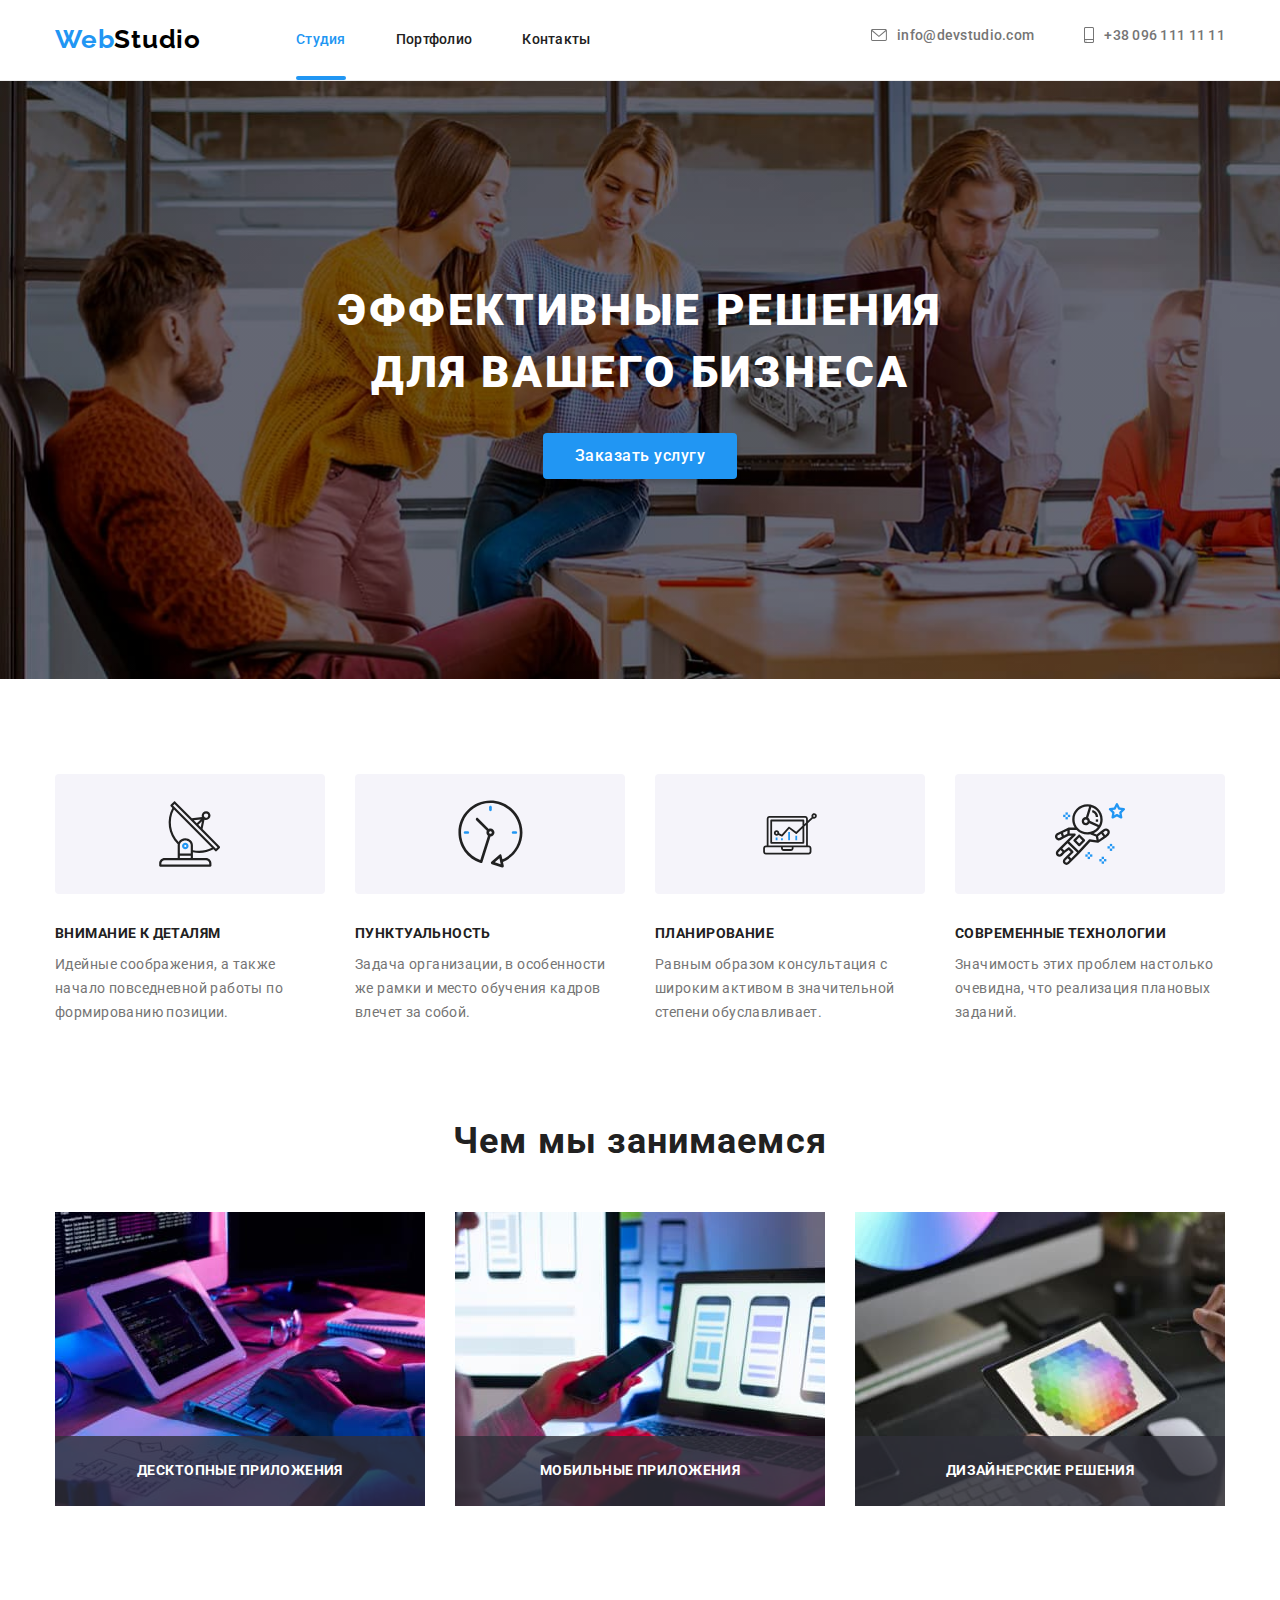
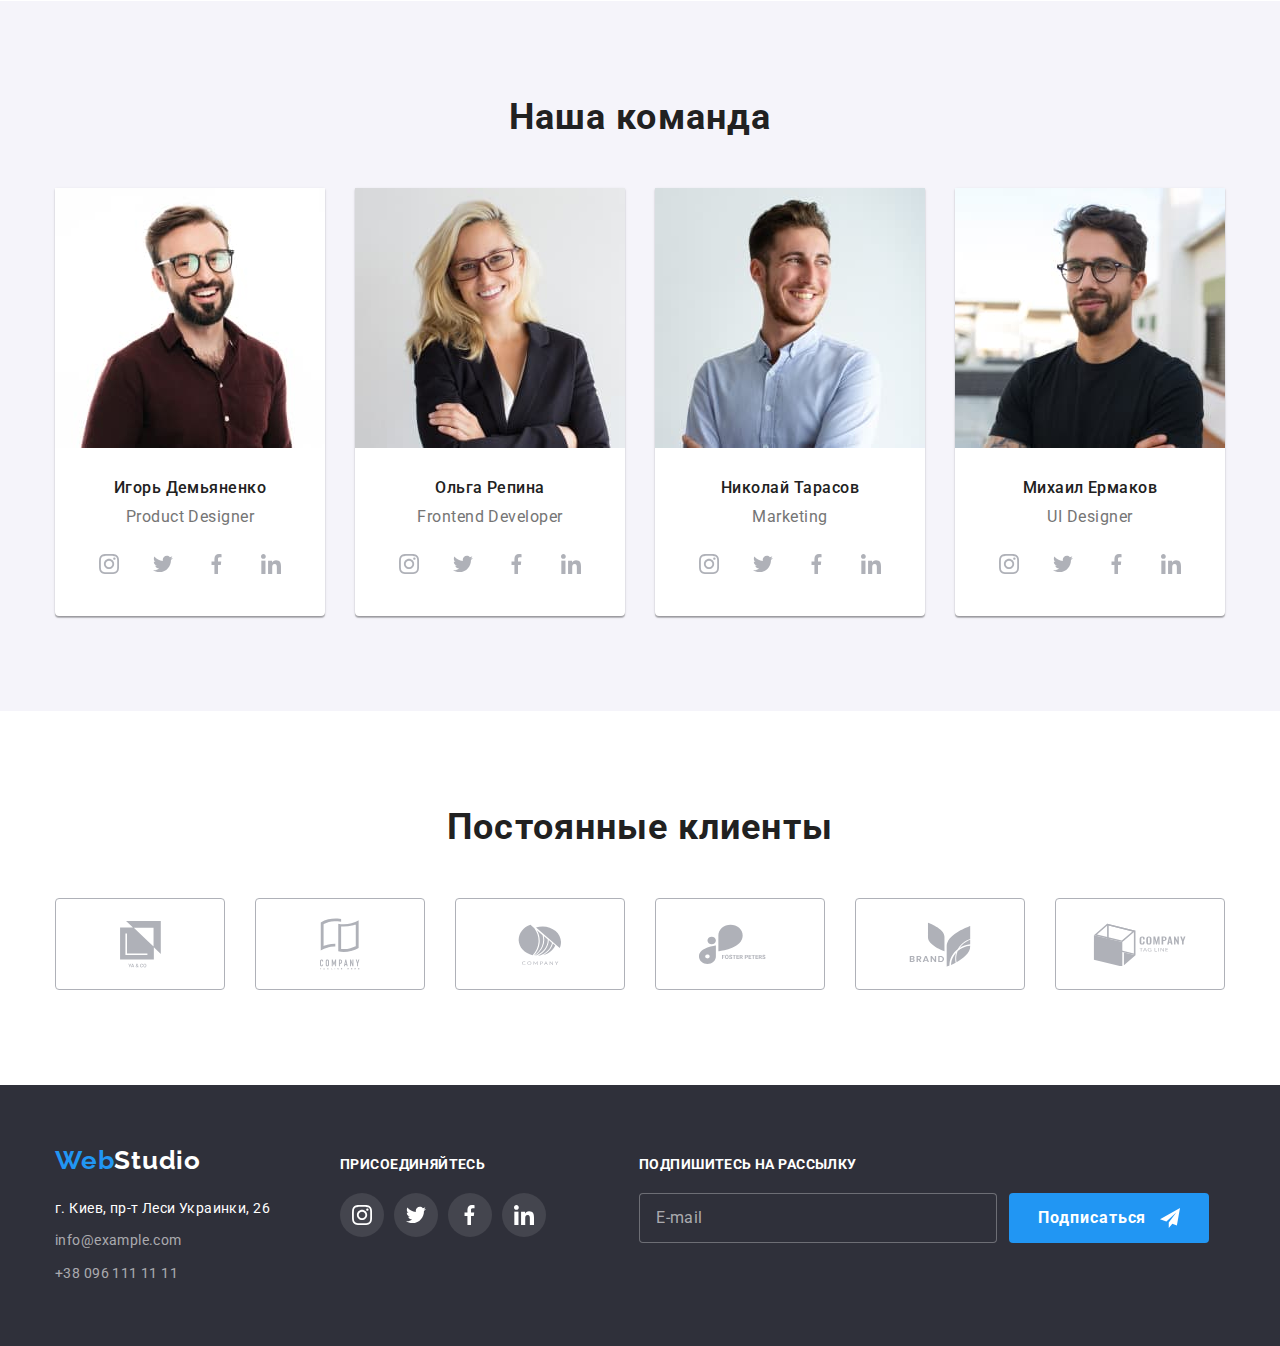
==== commit e541d229: "++++++++" ====
--- a/index.html
+++ b/index.html
@@ -1,696 +1,783 @@
 <!DOCTYPE html>
 <html lang="ru">
-
-<head>
-  <meta charset="UTF-8" />
-  <meta http-equiv="X-UA-Compatible" content="IE=edge" />
-  <meta name="viewport" content="width=device-width, initial-scale=1.0" />
-  <title>Document</title>
-  <link rel="preconnect" href="https://fonts.googleapis.com" />
-  <link rel="preconnect" href="https://fonts.gstatic.com" crossorigin />
-  <link href="https://fonts.googleapis.com/css2?family=Raleway:wght@700&family=Roboto:wght@400;500;700;900&display=swap"
-    rel="stylesheet" />
-  <link rel="stylesheet"
-    href="https://cdnjs.cloudflare.com/ajax/libs/modern-normalize/1.1.0/modern-normalize.min.css" />
-  <link rel="stylesheet" href="./css/main.min.css" />
-
-</head>
-
-<body>
-  <!-- верхняя линия -->
-  <header class="header">
-
-    <div class="container  page-header">
-
-      <nav class="header__nav">
-
-        <a href="" class="header__logo"><span class="header__web">Web</span>Studio</a>
-        <button class="button-mobmenu js-open-menu" 
-        aria-expanded="false"
-        aria-controls="mob-menu"
-         type="button">
-          <svg  width="40px" height="40px" >
-            <use href="./images/icons.svg.svg#icon-mobmenu"></use>
+  <head>
+    <meta charset="UTF-8" />
+    <meta http-equiv="X-UA-Compatible" content="IE=edge" />
+    <meta name="viewport" content="width=device-width, initial-scale=1.0" />
+    <title>Document</title>
+    <link rel="preconnect" href="https://fonts.googleapis.com" />
+    <link rel="preconnect" href="https://fonts.gstatic.com" crossorigin />
+    <link
+      href="https://fonts.googleapis.com/css2?family=Raleway:wght@700&family=Roboto:wght@400;500;700;900&display=swap"
+      rel="stylesheet"
+    />
+    <link
+      rel="stylesheet"
+      href="https://cdnjs.cloudflare.com/ajax/libs/modern-normalize/1.1.0/modern-normalize.min.css"
+    />
+    <link rel="stylesheet" href="./css/main.min.css" />
+  </head>
+
+  <body>
+    <!-- верхняя линия -->
+    <header class="header">
+      <div class="container page-header">
+        <nav class="header__nav">
+          <a href="" class="header__logo"
+            ><span class="header__web">Web</span>Studio</a
+          >
+          <button
+            class="button-mobmenu js-open-menu"
+            aria-expanded="false"
+            aria-controls="mob-menu"
+            type="button"
+          >
+            <svg width="40px" height="40px">
+              <use href="./images/icons.svg.svg#icon-mobmenu"></use>
+            </svg>
+          </button>
+
+          <ul class="site-nav">
+            <li class="site-nav__item">
+              <a href="./index.html" class="site-nav__link current">Студия</a>
+            </li>
+
+            <li class="site-nav__item">
+              <a href="./portfolio.html" class="site-nav__link">Портфолио</a>
+            </li>
+            <li class="site-nav__item">
+              <a href="" class="site-nav__link">Контакты</a>
+            </li>
+          </ul>
+        </nav>
+
+        <ul class="auth-nav">
+          <li class="auth-nav__item">
+            <a href="info@devstudio.com" class="auth-nav__info">
+              <svg
+                class="auth-nav__envelope auth-nav__icon"
+                width="16px"
+                height="12px"
+              >
+                <use href="./images/icons.svg.svg#icon-envelope"></use></svg
+              >info@devstudio.com</a
+            >
+          </li>
+          <li class="auth-nav__item">
+            <a href="+380961111111" class="auth-nav__info">
+              <svg
+                class="auth-nav__smartphone auth-nav__icon"
+                width="10px"
+                height="16px"
+              >
+                <use href="./images/icons.svg.svg#icon-smartphone"></use></svg
+              >+38 096 111 11 11</a
+            >
+          </li>
+        </ul>
+      </div>
+    </header>
+    <main>
+      <!-- мобильное меню -->
+
+      <div class="mob-menu js-menu-container" id="mob-menu">
+        <button class="button-mobmenu close js-close-menu" type="button">
+          <svg width="40px" height="40px">
+            <use href="./images/icons.svg.svg#icon-mobclose"></use>
           </svg>
         </button>
 
-        <ul class="site-nav">
-
-          <li class="site-nav__item"><a href="./index.html" class="site-nav__link current ">Студия</a></li>
-
-          <li class="site-nav__item">
-            <a href="./portfolio.html" class="site-nav__link ">Портфолио</a>
+        <nav class="adaptiv">
+          <ul class="mob-nav">
+            <li class="mob-nav__item">
+              <a href="./index.html" class="mob-nav__link active">Студия</a>
+            </li>
+
+            <li class="mob-nav__item">
+              <a href="./portfolio.html" class="mob-nav__link">Портфолио</a>
+            </li>
+            <li class="mob-nav__item">
+              <a href="" class="mob-nav__link">Контакты</a>
+            </li>
+          </ul>
+
+          <div>
+            <ul class="contacts">
+              <li class="contacts__item">
+                <a href="+380961111111" class="contacts__tel"
+                  >+38 096 111 11 11</a
+                >
+              </li>
+              <li class="contacts__item">
+                <a href="info@devstudio.com" class="contacts__info"
+                  >info@devstudio.com</a
+                >
+              </li>
+            </ul>
+
+            <ul class="mob-media">
+              <li class="mob-media__item">
+                <a href="" class="mob-media__link">Instagram</a>
+              </li>
+              <li class="mob-media__item">
+                <a href="" class="mob-media__link sol">Twitter</a>
+              </li>
+              <li class="mob-media__item">
+                <a href="" class="mob-media__link sol">Facebook</a>
+              </li>
+              <li class="mob-media__item">
+                <a href="" class="mob-media__link sol">LinkedIn</a>
+              </li>
+            </ul>
+          </div>
+        </nav>
+      </div>
+      <!-- шапка -->
+
+      <section class="heroes">
+        <div class="heroes__section">
+          <h1 class="heroes__header">
+            Эффективные решения <br />
+            для вашего бизнеса
+          </h1>
+
+          <button type="button" class="heroes__button" data-modal-open>
+            Заказать услугу
+          </button>
+        </div>
+      </section>
+
+      <!-- особенности -->
+      <section class="section">
+        <div class="peculiarities container">
+          <h2 class="secret">Особенности</h2>
+          <ul class="peculiarities__list">
+            <li class="peculiarities__description">
+              <div class="peculiarities__decor">
+                <svg width="65.32px" height="70px" class="decor">
+                  <use href="./images/icons.svg.svg#icon-antenna"></use>
+                </svg>
+              </div>
+              <h3 class="peculiarities__title">Внимание к деталям</h3>
+              <p class="peculiarities__paragraph">
+                Идейные соображения, а также начало повседневной работы по
+                формированию позиции.
+              </p>
+            </li>
+
+            <li class="peculiarities__description">
+              <div class="peculiarities__decor">
+                <svg width="66.96px" height="70px">
+                  <use href="./images/icons.svg.svg#icon-clock"></use>
+                </svg>
+              </div>
+              <h3 class="peculiarities__title">Пунктуальность</h3>
+              <p class="peculiarities__paragraph">
+                Задача организации, в особенности же рамки и место обучения
+                кадров влечет за собой.
+              </p>
+            </li>
+
+            <li class="peculiarities__description">
+              <div class="peculiarities__decor">
+                <svg width="70px" height="53.69px">
+                  <use href="./images/icons.svg.svg#icon-diagram"></use>
+                </svg>
+              </div>
+              <h3 class="peculiarities__title">Планирование</h3>
+              <p class="peculiarities__paragraph">
+                Равным образом консультация с широким активом в значительной
+                степени обуславливает.
+              </p>
+            </li>
+
+            <li class="peculiarities__description">
+              <div class="peculiarities__decor">
+                <svg width="70px" height="70px">
+                  <use href="./images/icons.svg.svg#icon-astronaut"></use>
+                </svg>
+              </div>
+              <h3 class="peculiarities__title">Современные технологии</h3>
+              <p class="peculiarities__paragraph">
+                Значимость этих проблем настолько очевидна, что реализация
+                плановых заданий.
+              </p>
+            </li>
+          </ul>
+        </div>
+      </section>
+      <!-- чем мы занимаемся -->
+      <section class="performance">
+        <h2 class="performance__title">Чем мы занимаемся</h2>
+        <div class="container">
+          <ul class="performance__list">
+            <li class="performance__description">
+              <div class="performance__card">
+                <img
+                  srcset="
+                    ./images/box.370x294.jpg 1x,
+                    ./images/box.740x588.jpg 2x
+                  "
+                  src="./images/box.370x294.jpg"
+                  alt="процес работы"
+                  width="370"
+                />
+
+                <div class="performance__fon">
+                  <p class="performance__img-text">Десктопные приложения</p>
+                </div>
+              </div>
+            </li>
+
+            <li class="performance__description">
+              <div class="performance__card">
+                <img
+                  srcset="
+                    ./images/box1.370x294.jpg 1x,
+                    ./images/box1.740x588.jpg 2x
+                  "
+                  src=" ./images/box1.370x294.jpg"
+                  alt="процес работы"
+                  width="370"
+                />
+
+                <div class="performance__fon">
+                  <p class="performance__img-text">Мобильные приложения</p>
+                </div>
+              </div>
+            </li>
+
+            <li class="performance__description">
+              <div class="performance__card">
+                <img
+                  srcset="
+                    ./images/box2.370x294.jpg 1x,
+                    ./images/box2.740x588.jpg 2x
+                  "
+                  src=" ./images/box2.370x294.jpg"
+                  alt="процес работы"
+                  width="370"
+                />
+
+                <div class="performance__fon">
+                  <p class="performance__img-text">Дизайнерские решения</p>
+                </div>
+              </div>
+            </li>
+          </ul>
+        </div>
+      </section>
+      <!-- наша команда -->
+      <section class="team section">
+        <h2 class="team__title">Наша команда</h2>
+        <div class="container">
+          <ul class="team__list">
+            <li class="team__description">
+              <img
+                srcset="
+                  ./images/img.270.jpg  270w,
+                  ./images/imgT.354.jpg 354w,
+                  ./images/imgM.450.jpg 450w,
+                  ./images/img.540.jpg  540w,
+                  ./images/imgT.708.jpg 708w,
+                  ./images/imgM.900.jpg 900w
+                "
+                src="./images/imgM.450.jpg"
+                alt="фото сотрудника"
+                sizes="(min-width:1200px) 270px, (min-width:768px) 354px, (max-width:480px) 450px, 100vw"
+              />
+
+              <div class="team__works">
+                <h3 class="team__employee">Игорь Демьяненко</h3>
+
+                <p class="team__speciality" lang="en">Product Designer</p>
+
+                <ul class="social-media">
+                  <li class="social-media__logo">
+                    <a href="" class="social-media__link">
+                      <svg
+                        width="20px"
+                        height="20px"
+                        class="social-media__icon social"
+                      >
+                        <use href="./images/icons.svg.svg#icon-instagram"></use>
+                      </svg>
+                    </a>
+                  </li>
+
+                  <li class="social-media__logo">
+                    <a href="" class="social-media__link">
+                      <svg
+                        width="20px"
+                        height="20px"
+                        class="social-media__icon"
+                      >
+                        <use href="./images/icons.svg.svg#icon-twitter"></use>
+                      </svg>
+                    </a>
+                  </li>
+
+                  <li class="social-media__logo">
+                    <a href="" class="social-media__link">
+                      <svg
+                        width="20px"
+                        height="20px"
+                        class="social-media__icon"
+                      >
+                        <use href="./images/icons.svg.svg#icon-facebook"></use>
+                      </svg>
+                    </a>
+                  </li>
+
+                  <li class="social-media__logo">
+                    <a href="" class="social-media__link">
+                      <svg
+                        width="20px"
+                        height="20px"
+                        class="social-media__icon"
+                      >
+                        <use
+                          class="tester"
+                          href="./images/icons.svg.svg#icon-linkedin"
+                        ></use>
+                      </svg>
+                    </a>
+                  </li>
+                </ul>
+              </div>
+            </li>
+
+            <li class="team__description">
+              <img
+                srcset="
+                  ./images/img1.270.jpg  270w,
+                  ./images/imgT1.354.jpg 354w,
+                  ./images/imgM1.450.jpg 450w,
+                  ./images/img1.540.jpg  540w,
+                  ./images/imgT1.708.jpg 708w,
+                  ./images/imgM1.900.jpg 900w
+                "
+                src="./images/imgM1.450.jpg"
+                alt="фото сотрудника"
+                sizes="(min-width:1200px) 270px, (min-width:768px) 354px, (max-width:480px) 450px, 100vw"
+              />
+              <div class="team__works">
+                <h3 class="team__employee">Ольга Репина</h3>
+                <p class="team__speciality" lang="en">Frontend Developer</p>
+                <ul class="social-media">
+                  <li class="social-media__logo">
+                    <a href="" class="social-media__link">
+                      <svg
+                        width="20px"
+                        height="20px"
+                        class="social-media__icon"
+                      >
+                        <use href="./images/icons.svg.svg#icon-instagram"></use>
+                      </svg>
+                    </a>
+                  </li>
+
+                  <li class="social-media__logo">
+                    <a href="" class="social-media__link">
+                      <svg
+                        width="20px"
+                        height="20px"
+                        class="social-media__icon"
+                      >
+                        <use href="./images/icons.svg.svg#icon-twitter"></use>
+                      </svg>
+                    </a>
+                  </li>
+
+                  <li class="social-media__logo">
+                    <a href="" class="social-media__link">
+                      <svg
+                        width="20px"
+                        height="20px"
+                        class="social-media__icon"
+                      >
+                        <use href="./images/icons.svg.svg#icon-facebook"></use>
+                      </svg>
+                    </a>
+                  </li>
+
+                  <li class="social-media__logo">
+                    <a href="" class="social-media__link">
+                      <svg
+                        width="20px"
+                        height="20px"
+                        class="social-media__icon"
+                      >
+                        <use
+                          class="tester"
+                          href="./images/icons.svg.svg#icon-linkedin"
+                        ></use>
+                      </svg>
+                    </a>
+                  </li>
+                </ul>
+              </div>
+            </li>
+
+            <li class="team__description">
+              <img
+                srcset="
+                  ./images/img2.270.jpg  270w,
+                  ./images/imgT2.354.jpg 354w,
+                  ./images/imgM2.450.jpg 450w,
+                  ./images/img2.540.jpg  540w,
+                  ./images/imgT2.708.jpg 708w,
+                  ./images/imgM2.900.jpg 900w
+                "
+                src="./images/imgM2.450.jpg"
+                alt="фото сотрудника"
+                sizes="(min-width:1200px) 270px, (min-width:768px) 354px, (max-width:480px) 450px, 100vw"
+              />
+
+              <div class="team__works">
+                <h3 class="team__employee">Николай Тарасов</h3>
+                <p class="team__speciality" lang="en">Marketing</p>
+                <ul class="social-media">
+                  <li class="social-media__logo">
+                    <a href="" class="social-media__link">
+                      <svg
+                        width="20px"
+                        height="20px"
+                        class="social-media__icon"
+                      >
+                        <use href="./images/icons.svg.svg#icon-instagram"></use>
+                      </svg>
+                    </a>
+                  </li>
+
+                  <li class="social-media__logo">
+                    <a href="" class="social-media__link">
+                      <svg
+                        width="20px"
+                        height="20px"
+                        class="social-media__icon"
+                      >
+                        <use href="./images/icons.svg.svg#icon-twitter"></use>
+                      </svg>
+                    </a>
+                  </li>
+
+                  <li class="social-media__logo">
+                    <a href="" class="social-media__link">
+                      <svg
+                        width="20px"
+                        height="20px"
+                        class="social-media__icon"
+                      >
+                        <use href="./images/icons.svg.svg#icon-facebook"></use>
+                      </svg>
+                    </a>
+                  </li>
+
+                  <li class="social-media__logo">
+                    <a href="" class="social-media__link">
+                      <svg
+                        width="20px"
+                        height="20px"
+                        class="social-media__icon"
+                      >
+                        <use
+                          class="tester"
+                          href="./images/icons.svg.svg#icon-linkedin"
+                        ></use>
+                      </svg>
+                    </a>
+                  </li>
+                </ul>
+              </div>
+            </li>
+
+            <li class="team__description">
+              <img
+                srcset="
+                  ./images/img3.270.jpg  270w,
+                  ./images/imgT3.354.jpg 354w,
+                  ./images/imgM3.450.jpg 450w,
+                  ./images/img3.540.jpg  540w,
+                  ./images/imgT3.708.jpg 708w,
+                  ./images/imgM3.900.jpg 900w
+                "
+                src="./images/imgM3.450.jpg"
+                alt="фото сотрудника"
+                sizes="(min-width:1200px) 270px, (min-width:768px) 354px, (max-width:480px) 450px, 100vw"
+              />
+              <div class="team__works">
+                <h3 class="team__employee">Михаил Ермаков</h3>
+                <p class="team__speciality" lang="en">UI Designer</p>
+                <ul class="social-media">
+                  <li class="social-media__logo">
+                    <a href="" class="social-media__link">
+                      <svg
+                        width="20px"
+                        height="20px"
+                        class="social-media__icon"
+                      >
+                        <use href="./images/icons.svg.svg#icon-instagram"></use>
+                      </svg>
+                    </a>
+                  </li>
+
+                  <li class="social-media__logo">
+                    <a href="" class="social-media__link">
+                      <svg
+                        width="20px"
+                        height="20px"
+                        class="social-media__icon"
+                      >
+                        <use href="./images/icons.svg.svg#icon-twitter"></use>
+                      </svg>
+                    </a>
+                  </li>
+
+                  <li class="social-media__logo">
+                    <a href="" class="social-media__link">
+                      <svg
+                        width="20px"
+                        height="20px"
+                        class="social-media__icon"
+                      >
+                        <use href="./images/icons.svg.svg#icon-facebook"></use>
+                      </svg>
+                    </a>
+                  </li>
+
+                  <li class="social-media__logo">
+                    <a href="" class="social-media__link">
+                      <svg
+                        width="20px"
+                        height="20px"
+                        class="social-media__icon"
+                      >
+                        <use
+                          class="tester"
+                          href="./images/icons.svg.svg#icon-linkedin"
+                        ></use>
+                      </svg>
+                    </a>
+                  </li>
+                </ul>
+              </div>
+            </li>
+          </ul>
+        </div>
+      </section>
+    </main>
+
+    <!-- клиенты -->
+    <section class="clients section">
+      <h2 class="clients__title">Постоянные клиенты</h2>
+      <div class="container">
+        <ul class="clients__list">
+          <li class="clients__group">
+            <a href="" class="clients__link">
+              <svg width="41px" height="46.7px" class="clients__icon">
+                <use href="./images/icons.svg.svg#icon-group"></use>
+              </svg>
+            </a>
           </li>
-          <li class="site-nav__item"><a href="" class="site-nav__link">Контакты</a></li>
-        </ul>
-      </nav>
-
-      <ul class="auth-nav ">
-
-        <li class=" auth-nav__item ">
-
-          <a href="info@devstudio.com" class="auth-nav__info">
-
-            <svg class="auth-nav__envelope auth-nav__icon" width="16px" height="12px">
-
-              <use href="./images/icons.svg.svg#icon-envelope"></use>
-            </svg>info@devstudio.com</a>
-        </li>
-        <li class=" auth-nav__item ">
-          <a href="+380961111111" class="auth-nav__info">
-            <svg class="auth-nav__smartphone auth-nav__icon" width="10px" height="16px">
-
-              <use href="./images/icons.svg.svg#icon-smartphone"></use>
-            </svg>+38 096 111 11 11</a>
-        </li>
-      </ul>
-    </div>
-  </header>
-  <main>
-
-    <!-- мобильное меню -->
-
-    <div class="mob-menu js-menu-container" id="mob-menu" >
- 
-      <button class="button-mobmenu close js-close-menu"  type="button">
-        <svg  width="40px" height="40px" >
-          <use href="./images/icons.svg.svg#icon-mobclose"></use>
-        </svg>
-      </button>
-
-      <nav>
-        <ul class="mob-nav">
-
-          <li class="mob-nav__item"><a href="./index.html" class="mob-nav__link current ">Студия</a></li>
-
-          <li class="mob-nav__item">
-            <a href="./portfolio.html" class="mob-nav__link ">Портфолио</a>
+          <li class="clients__group">
+            <a href="" class="clients__link">
+              <svg width="40px" height="52px" class="clients__icon">
+                <use href="./images/icons.svg.svg#icon-group1"></use>
+              </svg>
+            </a>
           </li>
-          <li class="mob-nav__item"><a href="" class="mob-nav__link">Контакты</a></li>
-        </ul>
-
-        <ul class="contacts">
-          <li class=" contacts__item ">
-            <a href="+380961111111" class="contacts__tel">+38 096 111 11 11</a>
+          <li class="clients__group">
+            <a href="" class="clients__link">
+              <svg width="43.46px" height="41.18px" class="clients__icon">
+                <use href="./images/icons.svg.svg#icon-group2"></use>
+              </svg>
+            </a>
           </li>
-          <li class=" contacts__item ">
-
-            <a href="info@devstudio.com" class="contacts__info">info@devstudio.com</a>
+          <li class="clients__group">
+            <a href="" class="clients__link">
+              <svg width="84.44px" height="40.62px" class="clients__icon">
+                <use href="./images/icons.svg.svg#icon-group3"></use>
+              </svg>
+            </a>
           </li>
-        </ul>
-        
-        <ul class="mob-media">
-        <li class="mob-media__item">
-          <a href="" class="mob-media__link">Instagram</a>
-        </li>
-        <li class="mob-media__item">
-          <a href="" class="mob-media__link sol">Twitter</a>
-        </li>
-        <li class="mob-media__item">
-          <a href="" class="mob-media__link sol">Facebook</a>
-        </li>
-        <li class="mob-media__item">
-          <a href="" class="mob-media__link sol">LinkedIn</a>
-        </li>
-      </ul>
-        
-      </nav>
-    </div>
-    <!-- шапка -->
-
-    <section class="heroes">
-      <div class="heroes__section">
-
-        <h1 class="heroes__header">
-
-          Эффективные решения <br />
-          для вашего бизнеса
-        </h1>
-
-        <button type="button" class=" heroes__button" data-modal-open>
-
-          Заказать услугу
-        </button>
-      </div>
-    </section>
-
-    <!-- особенности -->
-    <section class="section">
-      <div class=" peculiarities container">
-        <h2 class="secret">Особенности</h2>
-        <ul class="peculiarities__list ">
-          <li class="peculiarities__description">
-            <div class="peculiarities__decor">
-              <svg width="65.32px" height="70px" class="decor">
-                <use href="./images/icons.svg.svg#icon-antenna"></use>
-              </svg>
-            </div>
-            <h3 class="peculiarities__title">Внимание к деталям</h3>
-            <p class="peculiarities__paragraph">
-              Идейные соображения, а также начало повседневной работы по
-              формированию позиции.
-            </p>
+          <li class="clients__group">
+            <a href="" class="clients__link">
+              <svg width="62.54px" height="45.43px" class="clients__icon">
+                <use href="./images/icons.svg.svg#icon-group4"></use>
+              </svg>
+            </a>
           </li>
-
-          <li class="peculiarities__description">
-            <div class="peculiarities__decor">
-              <svg width="66.96px" height="70px">
-                <use href="./images/icons.svg.svg#icon-clock"></use>
-              </svg>
-            </div>
-            <h3 class="peculiarities__title">Пунктуальность</h3>
-            <p class="peculiarities__paragraph">
-              Задача организации, в особенности же рамки и место обучения
-              кадров влечет за собой.
-            </p>
-          </li>
-
-          <li class="peculiarities__description">
-            <div class="peculiarities__decor">
-              <svg width="70px" height="53.69px">
-                <use href="./images/icons.svg.svg#icon-diagram"></use>
-              </svg>
-            </div>
-            <h3 class="peculiarities__title">Планирование</h3>
-            <p class="peculiarities__paragraph">
-              Равным образом консультация с широким активом в значительной
-              степени обуславливает.
-            </p>
-          </li>
-
-          <li class="peculiarities__description">
-            <div class="peculiarities__decor">
-              <svg width="70px" height="70px">
-                <use href="./images/icons.svg.svg#icon-astronaut"></use>
-              </svg>
-            </div>
-            <h3 class="peculiarities__title">Современные технологии</h3>
-            <p class="peculiarities__paragraph">
-              Значимость этих проблем настолько очевидна, что реализация
-              плановых заданий.
-            </p>
+          <li class="clients__group">
+            <a href="" class="clients__link">
+              <svg width="93.79px" height="43.93px" class="clients__icon">
+                <use href="./images/icons.svg.svg#icon-group5"></use>
+              </svg>
+            </a>
           </li>
         </ul>
       </div>
     </section>
-    <!-- чем мы занимаемся -->
-    <section class="performance">
-      <h2 class="performance__title">Чем мы занимаемся</h2>
-      <div class="container">
-
-
-        <ul class=" performance__list">
-
-          <li class="performance__description">
-
-            <div class="performance__card">
-
-              <img  srcset="
-
-              ./images/box.370x294.jpg 1x, 
-              ./images/box.740x588.jpg 2x"
-              src="./images/box.370x294.jpg" alt="процес работы" width="370" />
-
-              <div class="performance__fon">
-
-                <p class=" performance__img-text">Десктопные приложения</p>
-
-              </div>
+
+    <!-- футер -->
+    <footer class="footer">
+      <div class="footer__conteainer container">
+        <div class="footer__address">
+          <a class="footer__logo" href=""
+            ><span class="footer__web">Web</span>Studio</a
+          >
+
+          <address style="font-style: normal">
+            <ul class="footer__nav">
+              <li class="footer__info auth-info">
+                <a href="" class="footer__auth"
+                  >г. Киев, пр-т Леси Украинки, 26</a
+                >
+              </li>
+              <li class="footer__info auth-info">
+                <a href="info@example.com" class="footer__infoLink"
+                  >info@example.com</a
+                >
+              </li>
+              <li class="footer__info auth-info">
+                <a href="+380961111111" class="footer__infoLink"
+                  >+38 096 111 11 11</a
+                >
+              </li>
+            </ul>
+          </address>
+        </div>
+
+        <div class="footer-media">
+          <h2 class="footer-media__strong">присоединяйтесь</h2>
+          <ul class="footerSoc">
+            <li class="footerSoc__item">
+              <a href="" class="footerSoc__icon">
+                <svg class="footerSoc__svg" width="20px" height="20px">
+                  <use href="./images/icons.svg.svg#icon-instagram"></use>
+                </svg>
+              </a>
+            </li>
+            <li class="footerSoc__item">
+              <a href="" class="footerSoc__icon">
+                <svg class="footerSoc__svg" width="20px" height="20px">
+                  <use href="./images/icons.svg.svg#icon-twitter"></use>
+                </svg>
+              </a>
+            </li>
+            <li class="footerSoc__item">
+              <a href="" class="footerSoc__icon">
+                <svg class="footerSoc__svg" width="20px" height="20px">
+                  <use href="./images/icons.svg.svg#icon-facebook"></use>
+                </svg>
+              </a>
+            </li>
+            <li class="footerSoc__item">
+              <a href="" class="footerSoc__icon">
+                <svg class="footerSoc__svg" width="20px" height="20px">
+                  <use href="./images/icons.svg.svg#icon-linkedin"></use>
+                </svg>
+              </a>
+            </li>
+          </ul>
+        </div>
+        <div class="subscription">
+          <label for="email" class="subscription__label"
+            >Подпишитесь на рассылку</label
+          >
+          <input
+            class="subscription__input"
+            placeholder="E-mail"
+            type="email"
+            name="email"
+            id="email"
+          />
+
+          <button class="subscription__button" type="submit">
+            Подписаться
+
+            <svg class="subscription__icons" width="20px" height="20px">
+              <use href="./images/icons.svg.svg#icon-send"></use>
+            </svg>
+          </button>
+        </div>
+      </div>
+    </footer>
+    <!-- модальное окно -->
+    <div class="backdrop is-hidden" data-modal>
+      <div class="modal">
+        <button type="button" class="modal__close" data-modal-close>
+          <svg width="18px" height="18px">
+            <use href="./images/icons.svg.svg#icon-buttonx"></use>
+          </svg>
+        </button>
+        <div class="modal__sign">
+          <h2>Оставьте свои данные, мы вам перезвоним</h2>
+          <form class="form">
+            <div class="form__field">
+              <label for="name" class="form__label">Имя</label>
+
+              <input type="text" class="form__input" name="name" id="name" />
+
+              <svg class="form__icons" width="18px" height="18px">
+                <use href="./images/icons.svg.svg#icon-person"></use>
+              </svg>
             </div>
-          </li>
-
-          <li class="performance__description">
-            <div class="performance__card">
-              <img  srcset="
-
-              ./images/box1.370x294.jpg 1x, 
-              ./images/box1.740x588.jpg 2x"
-              src=" ./images/box1.370x294.jpg" alt="процес работы" width="370" />
-
-              <div class="performance__fon">
-                <p class=" performance__img-text">Мобильные приложения</p>
-              </div>
+
+            <div class="form__field">
+              <label for="tel" class="form__label">Телефон</label>
+              <input type="tel" class="form__input" name="tel" id="tel" />
+              <svg class="form__icons" width="18px" height="18px">
+                <use href="./images/icons.svg.svg#icon-phone"></use>
+              </svg>
             </div>
-          </li>
-
-          <li class="performance__description">
-            <div class="performance__card">
-              <img  srcset="
-
-              ./images/box2.370x294.jpg 1x, 
-              ./images/box2.740x588.jpg 2x"
-              src=" ./images/box2.370x294.jpg" alt="процес работы" width="370" />
-
-              <div class="performance__fon">
-                <p class=" performance__img-text">Дизайнерские решения</p>
-              </div>
+
+            <div class="form__field">
+              <label for="email" class="form__label">Почта</label>
+              <input
+                type="email"
+                class="form__input"
+                name="email"
+                id="email-form"
+              />
+              <svg class="form__icons" width="18px" height="18px">
+                <use href="./images/icons.svg.svg#icon-email"></use>
+              </svg>
             </div>
-          </li>
-        </ul>
-      </div>
-    </section>
-    <!-- наша команда -->
-    <section class="team section">
-      <h2 class="team__title ">Наша команда</h2>
-      <div class="container">
-
-        <ul class="team__list">
-
-          <li class="team__description">
-
-            <img srcset="
-
-            ./images/img.270.jpg 270w,
-            ./images/imgT.354.jpg 354w,
-            ./images/imgM.450.jpg 450w,
-            ./images/img.540.jpg 540w,
-            ./images/imgT.708.jpg 708w,
-            ./images/imgM.900.jpg  900w
-            "
-
-              src="./images/imgM.450.jpg" 
-              alt="фото сотрудника"
-              sizes="(min-width:1200px)270px, (min-width:768px) 345px, (max-width:480px) 450px, 100vw"
+            <div class="form__field">
+              <label for="comment" class="form__label">Комментарий</label>
+              <textarea
+                name="comment"
+                id="comment"
+                cols="100"
+                placeholder="Введите текст"
+              ></textarea>
+            </div>
+            <div class="checkbox">
+              <input
+                class="checkbox__conditions"
+                type="checkbox"
+                value="conditions"
+                name="checkbox"
+                id="conditions"
               />
-                
-            <div class="team__works ">
-
-              <h3 class="team__employee">Игорь Демьяненко</h3>
-
-              <p class="team__speciality" lang="en">Product Designer</p>
-
-              <ul class="social-media">
-
-                <li class="social-media__logo ">
-
-                  <a href="" class="social-media__link">
-
-                    <svg width="20px" height="20px" class="social-media__icon social">
-
-                      <use href="./images/icons.svg.svg#icon-instagram"></use>
-                    </svg>
-                  </a>
-                </li>
-
-                <li class="social-media__logo">
-                  <a href="" class="social-media__link">
-                    <svg width="20px" height="20px" class="social-media__icon">
-                      <use href="./images/icons.svg.svg#icon-twitter"></use>
-                    </svg>
-                  </a>
-                </li>
-
-                <li class="social-media__logo">
-                  <a href="" class="social-media__link">
-                    <svg width="20px" height="20px" class="social-media__icon">
-                      <use href="./images/icons.svg.svg#icon-facebook"></use>
-                    </svg>
-                  </a>
-                </li>
-
-                <li class="social-media__logo">
-                  <a href="" class="social-media__link">
-                    <svg width="20px" height="20px" class="social-media__icon">
-                      <use class="tester" href="./images/icons.svg.svg#icon-linkedin"></use>
-                    </svg>
-                  </a>
-                </li>
-              </ul>
+
+              <label for="conditions" class="checkbox__text tex-conditions"
+                >Соглашаюсь с рассылкой и принимаю
+                <a href="" class="checkbox__treaty treaty-conditions"
+                  >Условия договора</a
+                >
+              </label>
             </div>
-          </li>
-
-          <li class="team__description">
-            <img srcset="
-
-            ./images/img1.270.jpg 270w,
-            ./images/imgT1.354.jpg 354w,
-            ./images/imgM1.450.jpg 450w,
-            ./images/img1.540.jpg 540w,
-            ./images/imgT1.708.jpg 708w,
-            ./images/imgM1.900.jpg  900w
-            "
-
-              src="./images/imgM1.450.jpg" 
-              alt="фото сотрудника"
-              sizes="(min-width:1200px) 270px, (min-width:768px) 345px, (max-width:480px) 450px, 100vw"
-              />
-            <div class="team__works">
-              <h3 class="team__employee">Ольга Репина</h3>
-              <p class="team__speciality" lang="en">Frontend Developer</p>
-              <ul class="social-media">
-
-                <li class="social-media__logo ">
-
-                  <a href="" class="social-media__link">
-
-                    <svg width="20px" height="20px" class="social-media__icon">
-
-                      <use href="./images/icons.svg.svg#icon-instagram"></use>
-                    </svg>
-                  </a>
-                </li>
-
-                <li class="social-media__logo">
-                  <a href="" class="social-media__link">
-                    <svg width="20px" height="20px" class="social-media__icon">
-                      <use href="./images/icons.svg.svg#icon-twitter"></use>
-                    </svg>
-                  </a>
-                </li>
-
-                <li class="social-media__logo">
-                  <a href="" class="social-media__link">
-                    <svg width="20px" height="20px" class="social-media__icon">
-                      <use href="./images/icons.svg.svg#icon-facebook"></use>
-                    </svg>
-                  </a>
-                </li>
-
-                <li class="social-media__logo">
-                  <a href="" class="social-media__link">
-                    <svg width="20px" height="20px" class="social-media__icon">
-                      <use class="tester" href="./images/icons.svg.svg#icon-linkedin"></use>
-                    </svg>
-                  </a>
-                </li>
-              </ul>
+
+            <div class="butt">
+              <button type="submit" class="modal__button">Отправить</button>
             </div>
-          </li>
-
-         
-            <li class="team__description">
-              <img srcset="
-  
-              ./images/img2.270.jpg 270w,
-              ./images/imgT2.354.jpg 354w,
-              ./images/imgM2.450.jpg 450w,
-              ./images/img2.540.jpg 540w,
-              ./images/imgT2.708.jpg 708w,
-              ./images/imgM2.900.jpg  900w
-              "
-  
-                src="./images/imgM2.450.jpg" 
-                alt="фото сотрудника"
-                sizes="(min-width:1200px) 270px, (min-width:768px) 345px, (max-width:480px) 450px, 100vw"
-                />
-          
-            <div class="team__works">
-              <h3 class="team__employee">Николай Тарасов</h3>
-              <p class="team__speciality" lang="en">Marketing</p>
-              <ul class="social-media">
-
-                <li class="social-media__logo ">
-
-                  <a href="" class="social-media__link ">
-
-                    <svg width="20px" height="20px" class="social-media__icon ">
-
-                      <use href="./images/icons.svg.svg#icon-instagram"></use>
-                    </svg>
-                  </a>
-                </li>
-
-                <li class="social-media__logo">
-                  <a href="" class="social-media__link">
-                    <svg width="20px" height="20px" class="social-media__icon">
-                      <use href="./images/icons.svg.svg#icon-twitter"></use>
-                    </svg>
-                  </a>
-                </li>
-
-                <li class="social-media__logo">
-                  <a href="" class="social-media__link">
-                    <svg width="20px" height="20px" class="social-media__icon">
-                      <use href="./images/icons.svg.svg#icon-facebook"></use>
-                    </svg>
-                  </a>
-                </li>
-
-                <li class="social-media__logo">
-                  <a href="" class="social-media__link">
-                    <svg width="20px" height="20px" class="social-media__icon">
-                      <use class="tester" href="./images/icons.svg.svg#icon-linkedin"></use>
-                    </svg>
-                  </a>
-                </li>
-              </ul>
-            </div>
-          </li>
-
-         
-            <li class="team__description">
-              <img srcset="
-  
-              ./images/img3.270.jpg 270w,
-              ./images/imgT3.354.jpg 354w,
-              ./images/imgM3.450.jpg 450w,
-              ./images/img3.540.jpg  540w,
-              ./images/imgT3.708.jpg 708w,
-              ./images/imgM3.900.jpg  900w
-              "
-  
-                src="./images/imgM3.450.jpg" 
-                alt="фото сотрудника"
-                sizes="(min-width:1200px) 270px, (min-width:768px) 345px, (max-width:480px) 450px, 100vw"
-                />
-            <div class="team__works">
-              <h3 class="team__employee">Михаил Ермаков</h3>
-              <p class="team__speciality" lang="en">UI Designer</p>
-              <ul class="social-media">
-
-                <li class="social-media__logo ">
-
-                  <a href="" class="social-media__link">
-
-                    <svg width="20px" height="20px" class="social-media__icon">
-
-                      <use href="./images/icons.svg.svg#icon-instagram"></use>
-                    </svg>
-                  </a>
-                </li>
-
-                <li class="social-media__logo">
-                  <a href="" class="social-media__link">
-                    <svg width="20px" height="20px" class="social-media__icon">
-                      <use href="./images/icons.svg.svg#icon-twitter"></use>
-                    </svg>
-                  </a>
-                </li>
-
-                <li class="social-media__logo">
-                  <a href="" class="social-media__link">
-                    <svg width="20px" height="20px" class="social-media__icon">
-                      <use href="./images/icons.svg.svg#icon-facebook"></use>
-                    </svg>
-                  </a>
-                </li>
-
-                <li class="social-media__logo">
-                  <a href="" class="social-media__link">
-                    <svg width="20px" height="20px" class="social-media__icon">
-                      <use class="tester" href="./images/icons.svg.svg#icon-linkedin"></use>
-                    </svg>
-                  </a>
-                </li>
-              </ul>
-            </div>
-          </li>
-        </ul>
-      </div>
-    </section>
-  </main>
-
-  <!-- клиенты -->
-  <section class="clients section">
-    <h2 class=" clients__title">Постоянные клиенты</h2>
-    <div class="container">
-
-      <ul class="clients__list">
-
-        <li class="clients__group">
-          <a href="" class="clients__link ">
-
-            <svg width="41px" height="46.7px" class="clients__icon ">
-
-              <use href="./images/icons.svg.svg#icon-group"></use>
-            </svg>
-          </a>
-        </li>
-        <li class="clients__group">
-          <a href="" class="clients__link ">
-            <svg width="40px" height="52px" class="clients__icon ">
-              <use href="./images/icons.svg.svg#icon-group1"></use>
-            </svg>
-          </a>
-        </li>
-        <li class="clients__group">
-          <a href="" class="clients__link ">
-            <svg width="43.46px" height="41.18px" class="clients__icon ">
-              <use href="./images/icons.svg.svg#icon-group2"></use>
-            </svg>
-          </a>
-        </li>
-        <li class="clients__group">
-          <a href="" class="clients__link ">
-            <svg width="84.44px" height="40.62px" class="clients__icon ">
-              <use href="./images/icons.svg.svg#icon-group3"></use>
-            </svg>
-          </a>
-        </li>
-        <li class="clients__group">
-          <a href="" class="clients__link ">
-            <svg width="62.54px" height="45.43px" class="clients__icon ">
-              <use href="./images/icons.svg.svg#icon-group4"></use>
-            </svg>
-          </a>
-        </li>
-        <li class="clients__group">
-          <a href="" class="clients__link ">
-            <svg width="93.79px" height="43.93px" class="clients__icon ">
-              <use href="./images/icons.svg.svg#icon-group5"></use>
-            </svg>
-          </a>
-        </li>
-      </ul>
-    </div>
-  </section>
-
-  <!-- футер -->
-  <footer class="footer">
-
-    <div class=" footer__conteainer container ">
-
-      <div class="footer__address">
-
-        <a class="footer__logo" href=""><span class="footer__web">Web</span>Studio</a>
-
-        <address style="font-style: normal;">
-
-          <ul class="footer__nav ">
-
-            <li class="footer__info auth-info">
-
-              <a href="" class="footer__auth">г. Киев, пр-т Леси Украинки, 26</a>
-
-            </li>
-            <li class="footer__info auth-info">
-              <a href="info@example.com" class="footer__infoLink ">info@example.com</a>
-            </li>
-            <li class="footer__info  auth-info">
-              <a href="+380961111111" class="footer__infoLink ">+38 096 111 11 11</a>
-            </li>
-          </ul>
-        </address>
-      </div>
-
-
-      <div class="footer-media">
-        <h2 class="footer-media__strong">присоединяйтесь</h2>
-        <ul class="footerSoc">
-          <li class="footerSoc__item">
-            <a href="" class=" footerSoc__icon">
-              <svg class="footerSoc__svg " width="20px" height="20px">
-                <use href="./images/icons.svg.svg#icon-instagram"></use>
-              </svg>
-            </a>
-          </li>
-          <li class="footerSoc__item">
-            <a href="" class="footerSoc__icon">
-              <svg class="footerSoc__svg" width="20px" height="20px">
-                <use href="./images/icons.svg.svg#icon-twitter"></use>
-              </svg>
-            </a>
-          </li>
-          <li class="footerSoc__item">
-            <a href="" class="footerSoc__icon">
-              <svg class="footerSoc__svg" width="20px" height="20px">
-                <use href="./images/icons.svg.svg#icon-facebook"></use>
-              </svg>
-            </a>
-          </li>
-          <li class="footerSoc__item">
-            <a href="" class="footerSoc__icon">
-              <svg class="footerSoc__svg" width="20px" height="20px">
-                <use href="./images/icons.svg.svg#icon-linkedin"></use>
-              </svg>
-            </a>
-          </li>
-        </ul>
-      </div>
-      <div class="subscription">
-        <label for="email" class="subscription__label">Подпишитесь на рассылку</label>
-        <input class="subscription__input" placeholder="E-mail" type="email" name="email" id="email">
-
-        <button class=" subscription__button" type="submit">Подписаться
-
-          <svg class="subscription__icons" width="20px" height="20px">
-            <use href="./images/icons.svg.svg#icon-send"></use>
-          </svg>
-
-        </button>
+          </form>
+        </div>
       </div>
     </div>
-  </footer>
-  <!-- модальное окно -->
-  <div class="backdrop is-hidden" data-modal>
-    <div class="modal">
-      <button type="button" class="modal__close" data-modal-close>
-        <svg width="18px" height="18px">
-          <use href="./images/icons.svg.svg#icon-buttonx"></use>
-        </svg>
-      </button>
-      <div class="modal__sign">
-        <h2>Оставьте свои данные, мы вам перезвоним</h2>
-        <form class="form ">
-
-          <div class="form__field">
-
-            <label for="name" class="form__label">Имя</label>
-
-            <input type="text" class="form__input" name="name" id="name">
-
-            <svg class="form__icons" width="18px" height="18px">
-
-              <use href="./images/icons.svg.svg#icon-person"></use>
-            </svg>
-
-          </div>
-
-          <div class="form__field">
-            <label for="tel" class="form__label">Телефон</label>
-            <input type="tel" class="form__input" name="tel" id="tel">
-            <svg class="form__icons" width="18px" height="18px">
-              <use href="./images/icons.svg.svg#icon-phone"></use>
-            </svg>
-          </div>
-
-          <div class="form__field">
-            <label for="email" class="form__label">Почта</label>
-            <input type="email" class="form__input" name="email" id="email-form">
-            <svg class="form__icons" width="18px" height="18px">
-              <use href="./images/icons.svg.svg#icon-email"></use>
-            </svg>
-          </div>
-          <div class="form__field">
-            <label for="comment" class="form__label">Комментарий</label>
-            <textarea name="comment" id="comment" cols="100" placeholder="Введите текст"></textarea>
-          </div>
-          <div class="checkbox ">
-            <input class="checkbox__conditions" type="checkbox" value="conditions" name="checkbox" id="conditions">
-
-            <label for="conditions" class="checkbox__text tex-conditions">Соглашаюсь с рассылкой и принимаю
-              <a href="" class="checkbox__treaty treaty-conditions">Условия договора</a>
-            </label>
-          </div>
-
-          <div class="butt"> <button type="submit" class="modal__button">Отправить</button></div>
-
-        </form>
-      </div>
-    </div>
-  </div>
-  <script src="./js/modal.js"></script>
-  <script src="./js/mobile-menu.js"></script>
-</body>
-
-</html>+    <script src="./js/modal.js"></script>
+    <script src="./js/mobile-menu.js"></script>
+  </body>
+</html>
--- a/css/main.min.css
+++ b/css/main.min.css
@@ -1,2 +1,2 @@
-html{box-sizing:border-box}*,*::before,*::after{box-sizing:inherit}.list{list-style:none}ul,li,a{list-style:none;padding:0;margin:0}h1,h2,h3,h4,p{margin:0;padding:0}.dec-non{text-decoration:none}img{display:block;max-width:100%;height:auto}body{padding-top:80px;background-color:#fff;color:#757575;font-family:"Roboto", sans-serif;margin:0}@media screen and (max-width: 767px){body{padding-top:60px}}.section{text-align:center;padding-top:95px;padding-bottom:95px}@media screen and (max-width: 1200px){.section{padding-top:60px;padding-bottom:60px}}.container{margin-left:auto;margin-right:auto;padding-left:15px;padding-right:15px}@media screen and (min-width: 480px){.container{width:480px}}@media screen and (min-width: 768px){.container{width:768px}}@media screen and (min-width: 1200px){.container{width:1200px}}.secret{position:absolute;width:1px;height:1px;margin:-1px;border:0;padding:0;white-space:nowrap;clip-path:inset(100%);clip:rect(0 0 0 0);overflow:hidden}.header{position:fixed;width:100%;top:0;left:0;z-index:1;background-color:#fff;border-bottom:1px solid #eeeeee}@media screen and (min-width: 768px){.page-header{display:flex;align-items:center}}.header__nav{position:relative;display:flex;align-items:center}@media screen and (max-width: 767px){.header__nav{justify-content:space-between;height:60px}}.site-nav{margin:auto;margin-left:95px;display:flex}@media screen and (min-width: 767px) and (max-width: 1200px){.site-nav{margin-left:88px}}@media screen and (max-width: 767px){.site-nav{display:none}}.site-nav__item{margin-right:50px}.site-nav:last-child{margin-right:0}.site-nav__link{position:relative;display:block;padding:32px 0px;font-weight:500;font-size:14px;line-height:1.14;letter-spacing:0.02em;text-decoration:none;color:#212121;transition-property:color;transition-duration:250ms;transition-timing-function:cubic-bezier(0.4, 0, 0.2, 1)}.site-nav__link:focus,.site-nav__link:hover{color:#2196f3}.site-nav__link.current{color:#2196f3}.auth-nav__info{text-decoration:none;font-weight:500;font-size:14px;line-height:1.14;letter-spacing:0.02em}.auth-nav{margin-left:auto;display:flex;align-items:baseline;margin-top:0;margin-bottom:0}@media screen and (max-width: 1200px){.auth-nav{display:block}}@media screen and (max-width: 767px){.auth-nav{display:none}}.auth-nav__info{text-decoration:none;font-weight:500;font-size:14px;line-height:1.14;letter-spacing:0.02em;color:#757575;transition-property:color;transition-duration:250ms;transition-timing-function:cubic-bezier(0.4, 0, 0.2, 1)}.auth-nav:focus,.auth-nav:hover{color:#2196f3}@media screen and (min-width: 1200px){.auth-nav__item+.auth-nav__item{margin-left:50px}}.auth-nav__item:nth-child(1){margin-bottom:10px}.auth-nav__icon{margin-right:10px;fill:#757575;transition-property:fill;transition-duration:250ms;transition-timing-function:cubic-bezier(0.4, 0, 0.2, 1)}@media screen and (min-width: 767px) and (max-width: 1200px){.auth-nav__icon{margin-right:2px}}.auth-nav__smartphone{margin-bottom:-3px}.auth-nav__envelope{margin-bottom:-1px}.auth-nav__info:hover,.auth-nav__info:focus{color:#2196f3}.auth-nav__info:hover .auth-nav__icon,.auth-nav__info:focus .auth-nav__icon{fill:#2196f3}.current::after{content:"";position:absolute;left:0;bottom:0;display:block;width:100%;height:4px;border-radius:2px;background-color:#2196f3}.header__logo{font-family:"Raleway";font-style:normal;text-decoration:none;font-weight:700;font-size:26px;line-height:1.2;letter-spacing:0.03em;color:black}.header__web{color:#2196f3}.button-mobmenu{z-index:55;display:inline-flex;margin:0;padding:0;border:none;background-color:transparent;transition-property:fill;transition-duration:250ms;transition-timing-function:cubic-bezier(0.4, 0, 0.2, 1)}@media screen and (min-width: 768px){.button-mobmenu{display:none}}.button-mobmenu:hover,.button-mobmenu:focus{fill:#2196f3}.mob-menu{overflow-y:auto;position:fixed;top:0;left:0;width:100vw;height:100vh;padding:48px 40px;background-color:#fff;z-index:999;transform:translateY(-100%);transition:transform 250ms ease-in-out}@media screen and (max-width: 400px){.mob-menu{padding:38px 30px}}.mob-menu.is-open{transform:translateY(0)}.close{position:absolute;top:0;right:0;margin-top:10px;margin-right:15px}.mob-nav{display:inline-flex;flex-direction:column;margin-bottom:306px}@media screen and (max-width: 400px){.mob-nav{margin-bottom:230px}}.mob-nav__item:not(:last-child){margin-bottom:32px}.mob-nav__link{position:relative;font-weight:500;font-size:40px;line-height:1.17;letter-spacing:0.02em;text-decoration:none;color:#212121;transition-property:color;transition-duration:250ms;transition-timing-function:cubic-bezier(0.4, 0, 0.2, 1)}.mob-nav__link:focus,.mob-nav__link:hover{color:#2196f3}.mob-nav__link.current{color:#2196f3}.contacts__item:nth-child(2){margin-bottom:64px}@media screen and (max-width: 400px){.contacts__item:nth-child(2){margin-bottom:28px}}.contacts__item:nth-child(1){margin-bottom:32px}@media screen and (max-width: 400px){.contacts__item:nth-child(1){margin-bottom:28px}}.contacts__info{text-decoration:none;font-weight:500;font-size:24px;line-height:1.6;letter-spacing:0.02em;color:#757575;transition-property:color;transition-duration:250ms;transition-timing-function:cubic-bezier(0.4, 0, 0.2, 1)}.contacts__info:hover,.contacts__info:focus{color:#2196f3}.contacts__tel{transition-property:color;transition-duration:250ms;transition-timing-function:cubic-bezier(0.4, 0, 0.2, 1);text-decoration:none;font-weight:500;font-size:34px;line-height:1.1;letter-spacing:0.02em;color:#2196f3}.contacts__tel:hover,.contacts__tel:focus{color:#006eff}@media screen and (max-width: 400px){.contacts__tel{font-size:33px}}.mob-media{display:flex;margin:-10px}.mob-media__item{margin:10px}.mob-media__link{position:relative;text-decoration:none;font-weight:500;font-size:18px;line-height:1.2;letter-spacing:0.02em;color:#2196f3;transition-property:color;transition-duration:250ms;transition-timing-function:cubic-bezier(0.4, 0, 0.2, 1)}@media screen and (max-width: 420px){.mob-media__link{font-size:15px}}.mob-media__link:hover,.mob-media__link:focus{color:#006eff}.sol{position:relative}.sol::before{content:"";position:absolute;top:21%;right:100%;display:block;width:22px;border:1px solid rgba(33,33,33,0.2);transform:rotate(90deg)}.heroes{max-height:400px;padding-top:118px;padding-bottom:118px;margin:auto;background-repeat:no-repeat;background-color:#2f303a;background-size:cover;background-image:linear-gradient(to right, rgba(0,0,0,0.25), rgba(0,0,0,0.25)),url(../images/Header-tab.768x400.jpg)}@media screen and (max-width: 480px){.heroes{background-size:cover;background-image:linear-gradient(to right, rgba(0,0,0,0.25), rgba(0,0,0,0.25)),url(../images/Header-mob.480x400.jpg)}}@media screen and (max-width: 480px) and (min-device-pixel-ratio: 2), screen and (max-width: 480px) and (-moz-min-device-pixel-ratio: 2), screen and (max-width: 480px) and (-o-min-device-pixel-ratio: 2 / 1), screen and (max-width: 480px) and (-webkit-min-device-pixel-ratio: 2), screen and (max-width: 480px) and (min-resolution: 192dpi), screen and (max-width: 480px) and (min-resolution: 2dppx){.heroes{background-size:cover;background-image:linear-gradient(to right, rgba(0,0,0,0.25), rgba(0,0,0,0.25)),url(../images/Header-mob.960x800.jpg)}}@media screen and (min-device-pixel-ratio: 2), screen and (-moz-min-device-pixel-ratio: 2), screen and (-o-min-device-pixel-ratio: 2 / 1), screen and (-webkit-min-device-pixel-ratio: 2), screen and (min-resolution: 192dpi), screen and (min-resolution: 2dppx){.heroes{background-size:cover;background-image:linear-gradient(to right, rgba(0,0,0,0.25), rgba(0,0,0,0.25)),url(../images/Header-tab.1536x800.jpg)}}@media screen and (min-width: 768px){.heroes{max-height:400px;background-size:cover;background-image:linear-gradient(to right, rgba(0,0,0,0.25), rgba(0,0,0,0.25)),url(../images/Heder-desk.1600x600.jpg)}}@media screen and (min-width: 768px) and (min-device-pixel-ratio: 2), screen and (min-width: 768px) and (-moz-min-device-pixel-ratio: 2), screen and (min-width: 768px) and (-o-min-device-pixel-ratio: 2 / 1), screen and (min-width: 768px) and (-webkit-min-device-pixel-ratio: 2), screen and (min-width: 768px) and (min-resolution: 192dpi), screen and (min-width: 768px) and (min-resolution: 2dppx){.heroes{background-image:linear-gradient(to right, rgba(0,0,0,0.25), rgba(0,0,0,0.25)),url(../images/Heder-desk.3200x1200.jpg)}}@media screen and (min-width: 1200px){.heroes{max-height:600px;max-width:1600px;padding-top:200px;padding-bottom:200px;background-image:linear-gradient(to right, rgba(0,0,0,0.25), rgba(0,0,0,0.25)),url(../images/Heder-desk.1600x600.jpg)}}@media screen and (min-width: 1200px) and (min-device-pixel-ratio: 2), screen and (min-width: 1200px) and (-moz-min-device-pixel-ratio: 2), screen and (min-width: 1200px) and (-o-min-device-pixel-ratio: 2 / 1), screen and (min-width: 1200px) and (-webkit-min-device-pixel-ratio: 2), screen and (min-width: 1200px) and (min-resolution: 192dpi), screen and (min-width: 1200px) and (min-resolution: 2dppx){.heroes{background-size:cover;background-image:linear-gradient(to right, rgba(0,0,0,0.25), rgba(0,0,0,0.25)),url(../images/Heder-desk.3200x1200.jpg)}}.heroes__section{text-align:center;margin-left:auto;margin-right:auto}.heroes__header{margin:0;padding:0;font-weight:900;font-size:44px;line-height:1.4;letter-spacing:0.06em;text-transform:uppercase;color:#fff;margin-bottom:30px}@media screen and (max-width: 1199px){.heroes__header{font-size:26px;line-height:42px}}.heroes__button{display:inline-block;font-family:inherit;font-weight:500;font-size:16px;line-height:1.6;cursor:pointer;text-align:center;letter-spacing:0.03em;border-radius:4px;border:none;padding:10px 32px;box-sizing:border-box;align-items:center;color:#fff;background-color:#2196f3;box-shadow:0px 4px 4px rgba(0,0,0,0.15);transition-property:background-color;transition-duration:250ms;transition-timing-function:cubic-bezier(0.4, 0, 0.2, 1)}.heroes__button:hover,.heroes__button:focus{background-color:#006eff}.peculiarities__list{display:flex;margin-bottom:0;margin-top:0;font-weight:700;font-size:14px;line-height:1.4;letter-spacing:0.03em;color:#212121}@media screen and (max-width: 767px){.peculiarities__list{display:block}}@media screen and (min-width: 768px){.peculiarities__list{flex-wrap:wrap;margin:-15px}}@media screen and (min-width: 1200px){.peculiarities__list{flex-wrap:nowrap}}.peculiarities__description{text-align:center;text-align:left}@media screen and (max-width: 767px){.peculiarities__description{width:450px}}@media screen and (max-width: 767px) and (min-width: 300px) and (max-width: 479px){.peculiarities__description{width:345px;margin-left:auto;margin-right:auto}}@media screen and (max-width: 767px){.peculiarities__description:not(:last-child){margin-bottom:30px}}@media screen and (min-width: 768px){.peculiarities__description{width:354px;height:251px;margin:15px}}@media screen and (min-width: 1200px){.peculiarities__description{width:270px}.peculiarities__description:not(:last-child){margin-right:30px}}.peculiarities__decor{display:flex;justify-content:center;align-items:center;margin-bottom:30px;height:120px;border-radius:4px;background-color:#f5f4fa}.peculiarities__title{margin-top:0;margin-bottom:10px;font-weight:700;font-size:14px;line-height:1.4;letter-spacing:0.03em;text-transform:uppercase;color:#212121}@media screen and (max-width: 767px){.peculiarities__title{text-align:center}}.peculiarities__paragraph{margin-bottom:0;margin-top:0;font-weight:400;font-size:14px;line-height:1.7;letter-spacing:0.03em;color:#757575}@media screen and (max-width: 1199px){.performance{display:none}}.performance{text-align:center;padding-bottom:95px}.performance__title{text-align:center;margin-top:0;margin-bottom:0;margin-bottom:50px;font-weight:700;font-size:36px;line-height:1.17;letter-spacing:0.03em;color:#212121}.performance__list{margin:0;display:flex}.performance__description:not(:last-child){padding-right:30px}.performance__card{position:relative}.performance__fon{display:flex;position:absolute;align-items:center;justify-content:center;bottom:0;padding:8px;width:100%;min-height:70px;background-color:rgba(47,48,58,0.8)}.performance__img-text{font-style:normal;text-transform:uppercase;font-weight:700;font-size:14px;line-height:1.14;letter-spacing:0.03em;color:#fff}.team{background-color:#f5f4fa}.team__title{text-align:center;margin-top:0;margin-bottom:0;margin-bottom:50px;font-weight:700;font-size:36px;line-height:1.17;letter-spacing:0.03em;color:#212121}.team__list{margin-top:0;margin-bottom:0;text-align:center;padding-left:0;padding-right:0;display:flex}@media screen and (max-width: 767px){.team__list{display:block}}@media screen and (min-width: 768px) and (max-width: 1199px){.team__list{justify-content:center;margin:-15px;flex-wrap:wrap}}.team__description{border-radius:0px 0px 4px 4px;box-shadow:0px 1px 3px rgba(0,0,0,0.12),0px 1px 1px rgba(0,0,0,0.14),0px 2px 1px rgba(0,0,0,0.2);background-color:#fff}@media screen and (min-width: 1200px){.team__description{width:270px}}@media screen and (max-width: 767px){.team__description:not(:last-child){margin-bottom:30px}}@media screen and (min-width: 768px) and (max-width: 1199px){.team__description{margin:15px}}@media screen and (min-width: 1199px){.team__description:not(:last-child){margin-right:30px}}.team__works{padding-top:30px;padding-bottom:30px}.team__employee{margin-top:0;margin-bottom:0;padding-bottom:10px;font-weight:500;font-size:16px;line-height:1.2;letter-spacing:0.03em;color:#212121}.team__speciality{margin-top:0;margin-bottom:0;padding-bottom:16px;font-weight:400;font-size:16px;line-height:1.2;letter-spacing:0.03em}.social-media{display:flex;align-items:center;margin:auto;width:206px}.social-media__logo:not(:last-child){margin-right:10px}.social-media__link{display:flex;width:44px;height:44px;border-radius:50%;transition-property:background-color;transition-duration:250ms;transition-timing-function:cubic-bezier(0.4, 0, 0.2, 1)}.social-media__link:hover,.social-media__link:focus{background-color:#2196f3;filter:drop-shadow(0px 4px 4px rgba(0,0,0,0.25))}.social-media__link a{width:20px;height:20px}.social-media__icon{margin:auto;width:20px;height:20px;fill:#afb1b8;transition-property:fill;transition-duration:250ms;transition-timing-function:cubic-bezier(0.4, 0, 0.2, 1)}.social-media__link:focus .social-media__icon,.social-media__link:hover .social-media__icon{fill:#fff}.clients__title{font-weight:700;font-size:36px;line-height:1.17;margin-bottom:50px;text-align:center;letter-spacing:0.03em;color:#212121}.clients__list{display:flex}@media screen and (max-width: 1199px){.clients__list{justify-content:center;margin:-15px;flex-wrap:wrap}}@media screen and (max-width: 767px){.clients__group:not(:last-child){margin-bottom:30px}}@media screen and (max-width: 1199px){.clients__group{margin:15px}}@media screen and (min-width: 1199px){.clients__group:not(:last-child){margin-right:30px}}.clients__link{display:flex;justify-content:center;width:170px;height:92px;border:1px solid #afb1b8;background-color:#fff;border-radius:4px;transition-property:border-color;transition-duration:250ms;transition-timing-function:cubic-bezier(0.4, 0, 0.2, 1)}@media screen and (max-width: 1199px){.clients__link{width:226px}}@media screen and (max-width: 767px){.clients__link{width:210px}}.clients__link:hover,.clients__link:focus{border:1px solid #2196f3}.clients__icon{margin-top:auto;margin-bottom:auto;max-width:106px;max-height:60px;fill:#afb1b8;transition-property:fill;transition-duration:250ms;transition-timing-function:cubic-bezier(0.4, 0, 0.2, 1)}.clients__link:focus .clients__icon,.clients__link:hover .clients__icon{fill:#2196f3}.backdrop{position:fixed;top:0;left:0;width:100%;height:100%;background-color:rgba(0,0,0,0.2);transition:opacity 500ms linear, visibility 500ms linear}.backdrop.is-hidden{visibility:hidden;opacity:0;pointer-events:none}.backdrop.is-hidden .modal{transform:translate(-50%, -50%) scale(0) rotate(90deg)}.modal{position:absolute;top:50%;left:50%;transform:translate(-50%, -50%);padding:40px;width:528px;height:581px;border-radius:4px;box-shadow:0px 1px 3px rgba(0,0,0,0.12),0px 1px 1px rgba(0,0,0,0.14),0px 2px 1px rgba(0,0,0,0.2);background-color:#fff;transform:translate(-50%, -50%);transition:transform 250ms linear}@media screen and (max-width: 1200px){.modal{max-width:450px;max-height:609px}}@media screen and (min-width: 300px) and (max-width: 479px){.modal{top:55%;width:365px;padding-bottom:15px;padding-left:10px;padding-right:10px}}.modal__close{display:flex;align-items:center;position:absolute;cursor:pointer;right:0;top:0;margin:8px;width:30px;height:30px;box-sizing:inherit;border-radius:50%;background-color:#fff;border:1px solid rgba(0,0,0,0.1);transition-property:box-shadow fill;transition-duration:250ms;transition-timing-function:cubic-bezier(0.4, 0, 0.2, 1)}.modal__close:hover,.modal__close:focus{box-shadow:0px 4px 4px rgba(0,0,0,0.25);fill:#2196f3}.modal__sign{align-items:center;justify-content:center}.modal__sign h2{font-weight:700;font-size:20px;margin-bottom:12px;line-height:1.15;letter-spacing:0.03em;color:#212121}@media screen and (max-width: 1200px){.modal__sign h2{text-align:center}}@media screen and (min-width: 300px) and (max-width: 479px){.modal__sign h2{font-size:18px}}.form{width:448px;height:342px}@media screen and (max-width: 1200px){.form{width:370px;height:345px}}@media screen and (min-width: 300px) and (max-width: 479px){.form{width:345px}}.form__field{position:relative;display:flex;flex-direction:column;margin-top:10px}@media screen and (max-width: 1200px){.form__field{width:370px}}@media screen and (min-width: 300px) and (max-width: 479px){.form__field{width:345px}}.form__field textarea{resize:none;height:120px;padding:12px 16px;border:1px solid rgba(33,33,33,0.2);border-radius:4px;transition-property:border;transition-duration:250ms;transition-timing-function:cubic-bezier(0.4, 0, 0.2, 1)}.form__field textarea:focus{outline:0;outline-offset:0}.form__field textarea:focus,.form__field textarea:hover{border:1px solid #2196f3}.form__field ::placeholder{color:rgba(117,117,117,0.5)}.form__label{font-weight:400;font-size:12px;line-height:1.16;margin-bottom:4px;letter-spacing:0.01em}.form__input{padding:12px 42px;height:40px;border:1px solid rgba(33,33,33,0.2);border-radius:4px;transition-property:border;transition-duration:250ms;transition-timing-function:cubic-bezier(0.4, 0, 0.2, 1)}@media screen and (max-width: 1200px){.form__input{width:370px}}@media screen and (min-width: 300px) and (max-width: 479px){.form__input{width:345px}}.form__input:focus{outline:0;outline-offset:0}.form__field .form__input:focus,.form__field .form__input:hover{border:1px solid #2196f3}.form__icons{position:absolute;top:29px;left:12px;transition-property:fill;transition-duration:250ms;transition-timing-function:cubic-bezier(0.4, 0, 0.2, 1)}.form__input:focus+.form__icons{fill:#2196f3}.checkbox{position:relative;display:flex;align-items:center;justify-content:center;margin-top:27px;margin-bottom:30px}.checkbox__conditions{position:absolute;width:1px;height:1px;margin:-1px;border:0;padding:0;white-space:nowrap;clip-path:inset(100%);clip:rect(0 0 0 0);overflow:hidden;transition-property:border-color background-color;transition-duration:250ms;transition-timing-function:cubic-bezier(0.4, 0, 0.2, 1)}.checkbox__text{font-weight:400;font-size:14px;line-height:1.71;letter-spacing:0.03em}@media screen and (max-width: 1200px){.checkbox__text{font-size:12px;line-height:1.16}}@media screen and (min-width: 300px) and (max-width: 479px){.checkbox__text{font-size:10px;line-height:1.15}}.checkbox__text::before{position:absolute;content:"";top:50%;left:0;transform:translateY(-60%);display:inline-block;width:15px;height:15px;border:2px solid #212121;border-radius:4px}@media screen and (max-width: 1200px){.checkbox__text::before{left:-5px}}@media screen and (min-width: 300px) and (max-width: 479px){.checkbox__text::before{left:5px}}.checkbox__conditions:checked ~ .checkbox__text::before{border-color:#2196f3;background-color:#2196f3;background-image:url(../images/icon.check.svg);background-origin:content-box}.checkbox__treaty{color:#2196f3}.modal__button{display:block;border:none;box-sizing:border-box;font-weight:700;font-size:16px;line-height:1.9;letter-spacing:0.06em;align-items:center;text-align:center;margin:0 auto;border-radius:4px;border:none;padding:6px 22px;cursor:pointer;width:200px;height:50px;color:#fff;background-color:#2196f3;transition-property:background-color box-shadow;transition-duration:250ms;transition-timing-function:cubic-bezier(0.4, 0, 0.2, 1)}.modal__button:hover,.modal__button:focus{background-color:#006eff;box-shadow:0px 4px 4px rgba(0,0,0,0.15)}footer{font-weight:400;font-size:14px;line-height:1.7;letter-spacing:0.03em;background-color:#2f303a}.footer{padding-top:60px;padding-bottom:60px}.footer__conteainer{display:flex;align-items:baseline}@media screen and (max-width: 1199px){.footer__conteainer{text-align:center;flex-wrap:wrap;justify-content:space-around}}@media screen and (max-width: 767px){.footer__conteainer{display:block}}.footer__address{margin-right:70px}@media screen and (max-width: 1199px){.footer__address{margin-right:0px}}.footer__logo{display:block;margin-bottom:20px;font-family:"Raleway";font-style:normal;text-decoration:none;font-weight:700;font-size:26px;line-height:1.2;letter-spacing:0.03em;color:#fff}@media screen and (max-width: 1199px){.footer__logo{font-size:24px;line-height:1.16}}.footer__web{color:#2196f3}@media screen and (max-width: 1199px){.footer__nav{margin-bottom:60px}}.footer__nav>.footer__info:not(:last-child){margin-bottom:9px}@media screen and (max-width: 1199px){.footer__nav>.footer__info:not(:last-child){margin-bottom:8px}}.footer__info{display:block}.footer__auth{text-decoration:none;color:#fff;transition-property:color;transition-duration:250ms;transition-timing-function:cubic-bezier(0.4, 0, 0.2, 1)}.footer__auth:focus,.footer__auth:hover{color:#2196f3}.footer__infoLink{color:rgba(255,255,255,0.6);text-decoration:none;transition-property:color;transition-duration:250ms;transition-timing-function:cubic-bezier(0.4, 0, 0.2, 1)}.footer__infoLink:focus,.footer__infoLink:hover{color:#2196f3}@media screen and (max-width: 767px){.footer-media{text-align:center;align-content:center;margin-bottom:60px}}@media screen and (min-width: 1199px){.footer-media{margin-right:93px}}.footer-media__strong{margin-bottom:20px;padding:0;font-weight:700;font-size:14px;line-height:1.14;letter-spacing:0.03em;text-transform:uppercase;color:#fff}.footerSoc{display:flex;width:206px;height:44px}@media screen and (max-width: 1199px){.footerSoc{margin:0 auto}}.footerSoc__item:not(:last-child){margin-right:10px}.footerSoc__icon{display:flex;width:44px;height:44px;border-radius:50%;background-color:#44454e;transition-property:background-color;transition-duration:250ms;transition-timing-function:cubic-bezier(0.4, 0, 0.2, 1)}.footerSoc__icon:hover,.footerSoc__icon:focus{background-color:#2196f3}.footerSoc__svg{margin:auto;width:20px;height:20px;fill:#fff}.subscription{display:flex;flex-direction:column;position:relative}@media screen and (max-width: 1199px){.subscription{display:inline-flex}}@media screen and (min-width: 1199px){.subscription{width:570px;height:86px}}.subscription__label{font-weight:700;font-size:14px;text-transform:uppercase;line-height:1.14;letter-spacing:0.03em;color:#fff;margin-bottom:20px}.subscription__input{padding:15px 16px;border-radius:4px;border:1px solid rgba(255,255,255,0.3);width:358px;height:50px;background-color:#2f303a;transition-property:border;transition-duration:250ms;transition-timing-function:cubic-bezier(0.4, 0, 0.2, 1)}@media screen and (max-width: 1199px){.subscription__input{width:450px;margin-bottom:20px}}@media screen and (min-width: 300px) and (max-width: 479px){.subscription__input{width:300px}}.subscription__input:focus{outline:0;outline-offset:0}.subscription__input:focus,.subscription__input:hover{border:1px solid #2196f3}.subscription__input::placeholder{font-weight:400;font-size:16px;line-height:1.25;letter-spacing:0.03em;color:rgba(255,255,255,0.6)}.subscription__button{border:none;box-sizing:border-box;font-weight:700;font-size:16px;line-height:1.9;letter-spacing:0.06em;align-items:center;text-align:center;display:flex;align-items:center;justify-content:space-around;right:0;bottom:0;border-radius:4px;border:none;padding:6px 22px;cursor:pointer;width:200px;height:50px;text-align:center;color:#fff;background-color:#2196f3;transition-property:background-color box-shadow;transition-duration:250ms;transition-timing-function:cubic-bezier(0.4, 0, 0.2, 1)}@media screen and (max-width: 1199px){.subscription__button{margin:0 auto}}@media screen and (min-width: 1199px){.subscription__button{position:absolute}}.subscription__button:hover,.subscription__button:focus{background-color:#006eff;box-shadow:0px 4px 4px rgba(0,0,0,0.15)}.subscription__icons{fill:#fff}.section-project{padding-top:95px;padding-bottom:95px}@media screen and (max-width: 1199px){.section-project{padding-top:60px;padding-bottom:60px}}.filter{display:flex;justify-content:center;margin:0;padding:0;margin-bottom:50px;margin-right:auto;align-items:center}@media screen and (max-width: 767px){.filter{margin-bottom:40px;margin-bottom:-15px;justify-content:flex-start;flex-wrap:wrap}}@media screen and (max-width: 1199px){.filter{margin-bottom:30px}}.filter .filter__item:not(:last-child){margin-right:8px}.filter__button{border-radius:4px;border:none;cursor:pointer;padding:6px 22px;box-sizing:border-box;min-width:70px;font-weight:500;font-size:16px;line-height:1.9;letter-spacing:0.06em;align-items:center;text-align:center;color:#212121;background-color:#f5f4fa;transition-property:background-color filter color;transition-duration:250ms;transition-timing-function:cubic-bezier(0.4, 0, 0.2, 1)}@media screen and (max-width: 767px){.filter__button{margin-bottom:15px}}.filter__button:hover,.filter__button:focus{color:#ffffff;background-color:#2196f3;filter:drop-shadow(0px 4px 4px rgba(0,0,0,0.25))}.project{display:flex;flex-wrap:wrap;margin:auto;padding:0}@media screen and (max-width: 767px){.project{display:block}}.cards{transition-property:filter;transition-duration:250ms;transition-timing-function:cubic-bezier(0.4, 0, 0.2, 1);background-color:#fff}@media screen and (max-width: 767px){.cards:not(:last-child){margin-bottom:30px}}@media screen and (min-width: 768px) and (max-width: 1199px){.cards{margin-right:30px;margin-bottom:30px;width:calc((100% - 60px) / 2)}.cards:nth-child(2n){margin-right:0px}.cards:nth-last-child(-n+1){margin-bottom:0}}.cards img{width:450px}@media screen and (min-width: 767px){.cards img{width:354px}}@media screen and (min-width: 1200px){.cards img{width:370px}}@media screen and (min-width: 1200px){.cards{margin-right:30px;margin-bottom:30px;width:calc((100% - 60px) / 3)}.cards:nth-child(3n){margin-right:0px}.cards:nth-last-child(-n+3){margin-bottom:0}}.cards:hover{filter:drop-shadow(0px 4px 4px rgba(0,0,0,0.25))}.cards__link{text-decoration:none}.cards__effect{position:relative;overflow:hidden}.cards__textBox{overflow-y:auto;position:absolute;bottom:0;right:0;padding:63px 24px;width:100%;height:100%;background-color:rgba(33,150,243,0.9);transform:translateY(101%);transition-duration:250ms;transition-timing-function:cubic-bezier(0.4, 0, 0.2, 1)}.cards:hover .cards__textBox{transform:translateY(0)}.cards__text{padding:63px, 24px;font-weight:400;font-size:18px;line-height:1.55;letter-spacing:0.03em;text-align:left;color:#fff}.cards__border{padding:20px 24px;border:1px solid #eeeeee;border-top:0}.cards__title{font-weight:700;font-size:18px;line-height:2;letter-spacing:0.06em;color:#212121}@media screen and (min-width: 768px) and (max-width: 1199px){.tablet{margin-bottom:36px}}.cards__description{font-weight:400;font-size:16px;line-height:1.87;letter-spacing:0.03em;color:#757575}
+html{box-sizing:border-box}*,*::before,*::after{box-sizing:inherit}.list{list-style:none}ul,li,a{list-style:none;padding:0;margin:0}h1,h2,h3,h4,p{margin:0;padding:0}.dec-non{text-decoration:none}img{display:block;max-width:100%;height:auto}body{padding-top:80px;background-color:#fff;color:#757575;font-family:"Roboto", sans-serif;margin:0}@media screen and (max-width: 767px){body{padding-top:60px}}.section{text-align:center;padding-top:95px;padding-bottom:95px}@media screen and (max-width: 1200px){.section{padding-top:60px;padding-bottom:60px}}.container{margin-left:auto;margin-right:auto;padding-left:15px;padding-right:15px}@media screen and (min-width: 480px){.container{width:480px}}@media screen and (min-width: 768px){.container{width:768px}}@media screen and (min-width: 1200px){.container{width:1200px}}.secret{position:absolute;width:1px;height:1px;margin:-1px;border:0;padding:0;white-space:nowrap;clip-path:inset(100%);clip:rect(0 0 0 0);overflow:hidden}.header{position:fixed;width:100%;top:0;left:0;z-index:1;background-color:#fff;border-bottom:1px solid #eeeeee}@media screen and (min-width: 768px){.page-header{display:flex;align-items:center}}.header__nav{position:relative;display:flex;align-items:center}@media screen and (max-width: 767px){.header__nav{justify-content:space-between;height:60px}}.site-nav{margin:auto;margin-left:95px;display:flex}@media screen and (min-width: 767px) and (max-width: 1200px){.site-nav{margin-left:88px}}@media screen and (max-width: 767px){.site-nav{display:none}}.site-nav__item{margin-right:50px}.site-nav:last-child{margin-right:0}.site-nav__link{position:relative;display:block;padding:32px 0px;font-weight:500;font-size:14px;line-height:1.14;letter-spacing:0.02em;text-decoration:none;color:#212121;transition-property:color;transition-duration:250ms;transition-timing-function:cubic-bezier(0.4, 0, 0.2, 1)}.site-nav__link:focus,.site-nav__link:hover{color:#2196f3}.site-nav__link.current{color:#2196f3}.auth-nav__info{text-decoration:none;font-weight:500;font-size:14px;line-height:1.14;letter-spacing:0.02em}.auth-nav{margin-left:auto;display:flex;align-items:baseline;margin-top:0;margin-bottom:0}@media screen and (max-width: 1200px){.auth-nav{display:block}}@media screen and (max-width: 767px){.auth-nav{display:none}}.auth-nav__info{text-decoration:none;font-weight:500;font-size:14px;line-height:1.14;letter-spacing:0.02em;color:#757575;transition-property:color;transition-duration:250ms;transition-timing-function:cubic-bezier(0.4, 0, 0.2, 1)}.auth-nav:focus,.auth-nav:hover{color:#2196f3}@media screen and (min-width: 1200px){.auth-nav__item+.auth-nav__item{margin-left:50px}}.auth-nav__item:nth-child(1){margin-bottom:10px}.auth-nav__icon{margin-right:10px;fill:#757575;transition-property:fill;transition-duration:250ms;transition-timing-function:cubic-bezier(0.4, 0, 0.2, 1)}@media screen and (min-width: 767px) and (max-width: 1200px){.auth-nav__icon{margin-right:2px}}.auth-nav__smartphone{margin-bottom:-3px}.auth-nav__envelope{margin-bottom:-1px}.auth-nav__info:hover,.auth-nav__info:focus{color:#2196f3}.auth-nav__info:hover .auth-nav__icon,.auth-nav__info:focus .auth-nav__icon{fill:#2196f3}.current::after{content:"";position:absolute;left:0;bottom:0;display:block;width:100%;height:4px;border-radius:2px;background-color:#2196f3}.header__logo{font-family:"Raleway";font-style:normal;text-decoration:none;font-weight:700;font-size:26px;line-height:1.2;letter-spacing:0.03em;color:black}.header__web{color:#2196f3}.button-mobmenu{z-index:55;display:inline-flex;margin:0;padding:0;border:none;background-color:transparent;transition-property:fill;transition-duration:250ms;transition-timing-function:cubic-bezier(0.4, 0, 0.2, 1)}@media screen and (min-width: 768px){.button-mobmenu{display:none}}.button-mobmenu:hover,.button-mobmenu:focus{fill:#2196f3}.mob-menu{overflow-y:auto;position:fixed;top:0;left:0;width:100vw;height:100vh;padding:48px 40px;background-color:#fff;z-index:999;transform:translateY(-100%);transition:transform 250ms ease-in-out}@media screen and (max-width: 400px){.mob-menu{padding:38px 30px}}.mob-menu.is-open{transform:translateY(0)}.close{position:absolute;top:0;right:0;margin-top:10px;margin-right:15px}.adaptiv{height:100%;display:flex;flex-direction:column;justify-content:space-between}.mob-nav{display:inline-flex;flex-direction:column}.mob-nav__item:not(:last-child){margin-bottom:32px}.mob-nav__link{position:relative;font-weight:500;font-size:40px;line-height:1.17;letter-spacing:0.02em;text-decoration:none;color:#212121;transition-property:color;transition-duration:250ms;transition-timing-function:cubic-bezier(0.4, 0, 0.2, 1)}.mob-nav__link:focus,.mob-nav__link:hover{color:#2196f3}.mob-nav__link.current{color:#2196f3}.contacts__item:nth-child(2){margin-bottom:64px}@media screen and (max-width: 400px){.contacts__item:nth-child(2){margin-bottom:28px}}.contacts__item:nth-child(1){margin-bottom:32px}@media screen and (max-width: 400px){.contacts__item:nth-child(1){margin-bottom:28px}}.contacts__info{text-decoration:none;font-weight:500;font-size:24px;line-height:1.6;letter-spacing:0.02em;color:#757575;transition-property:color;transition-duration:250ms;transition-timing-function:cubic-bezier(0.4, 0, 0.2, 1)}.contacts__info:hover,.contacts__info:focus{color:#2196f3}.contacts__tel{transition-property:color;transition-duration:250ms;transition-timing-function:cubic-bezier(0.4, 0, 0.2, 1);text-decoration:none;font-weight:500;font-size:34px;line-height:1.1;letter-spacing:0.02em;color:#2196f3}.contacts__tel:hover,.contacts__tel:focus{color:#006eff}@media screen and (max-width: 400px){.contacts__tel{font-size:33px}}.mob-media{display:flex;margin:-10px}.mob-media__item{margin:10px}.mob-media__link{position:relative;text-decoration:none;font-weight:500;font-size:18px;line-height:1.2;letter-spacing:0.02em;color:#2196f3;transition-property:color;transition-duration:250ms;transition-timing-function:cubic-bezier(0.4, 0, 0.2, 1)}@media screen and (max-width: 420px){.mob-media__link{font-size:15px}}.mob-media__link:hover,.mob-media__link:focus{color:#006eff}.active{color:#2196f3}.sol{position:relative}.sol::before{content:"";position:absolute;top:21%;right:100%;display:block;width:22px;border:1px solid rgba(33,33,33,0.2);transform:rotate(90deg)}.heroes{max-height:400px;padding-top:118px;padding-bottom:118px;margin:auto;background-repeat:no-repeat;background-color:#2f303a;background-size:cover;background-image:linear-gradient(to right, rgba(0,0,0,0.25), rgba(0,0,0,0.25)),url(../images/Header-tab.768x400.jpg)}@media screen and (max-width: 480px){.heroes{background-image:linear-gradient(to right, rgba(0,0,0,0.25), rgba(0,0,0,0.25)),url(../images/Header-mob.480x400.jpg)}}@media screen and (max-width: 480px) and (min-device-pixel-ratio: 2), screen and (max-width: 480px) and (-moz-min-device-pixel-ratio: 2), screen and (max-width: 480px) and (-o-min-device-pixel-ratio: 2 / 1), screen and (max-width: 480px) and (-webkit-min-device-pixel-ratio: 2), screen and (max-width: 480px) and (min-resolution: 192dpi), screen and (max-width: 480px) and (min-resolution: 2dppx){.heroes{background-size:cover;background-image:linear-gradient(to right, rgba(0,0,0,0.25), rgba(0,0,0,0.25)),url(../images/Header-mob.960x800.jpg)}}@media screen and (min-device-pixel-ratio: 2), screen and (-moz-min-device-pixel-ratio: 2), screen and (-o-min-device-pixel-ratio: 2 / 1), screen and (-webkit-min-device-pixel-ratio: 2), screen and (min-resolution: 192dpi), screen and (min-resolution: 2dppx){.heroes{background-size:cover;background-image:linear-gradient(to right, rgba(0,0,0,0.25), rgba(0,0,0,0.25)),url(../images/Header-tab.1536x800.jpg)}}@media screen and (min-width: 768px){.heroes{max-height:400px;background-size:cover;background-image:linear-gradient(to right, rgba(0,0,0,0.25), rgba(0,0,0,0.25)),url(../images/Heder-desk.1600x600.jpg)}}@media screen and (min-width: 768px) and (min-device-pixel-ratio: 2), screen and (min-width: 768px) and (-moz-min-device-pixel-ratio: 2), screen and (min-width: 768px) and (-o-min-device-pixel-ratio: 2 / 1), screen and (min-width: 768px) and (-webkit-min-device-pixel-ratio: 2), screen and (min-width: 768px) and (min-resolution: 192dpi), screen and (min-width: 768px) and (min-resolution: 2dppx){.heroes{background-image:linear-gradient(to right, rgba(0,0,0,0.25), rgba(0,0,0,0.25)),url(../images/Heder-desk.3200x1200.jpg)}}@media screen and (min-width: 1200px){.heroes{max-height:600px;max-width:1600px;padding-top:200px;padding-bottom:200px;background-image:linear-gradient(to right, rgba(0,0,0,0.25), rgba(0,0,0,0.25)),url(../images/Heder-desk.1600x600.jpg)}}@media screen and (min-width: 1200px) and (min-device-pixel-ratio: 2), screen and (min-width: 1200px) and (-moz-min-device-pixel-ratio: 2), screen and (min-width: 1200px) and (-o-min-device-pixel-ratio: 2 / 1), screen and (min-width: 1200px) and (-webkit-min-device-pixel-ratio: 2), screen and (min-width: 1200px) and (min-resolution: 192dpi), screen and (min-width: 1200px) and (min-resolution: 2dppx){.heroes{background-size:cover;background-image:linear-gradient(to right, rgba(0,0,0,0.25), rgba(0,0,0,0.25)),url(../images/Heder-desk.3200x1200.jpg)}}@media screen and (max-width: 480px){.heroes{background-image:linear-gradient(to right, rgba(0,0,0,0.25), rgba(0,0,0,0.25)),url(../images/Header-mob.480x400.jpg)}}@media screen and (max-width: 480px) and (min-device-pixel-ratio: 2), screen and (max-width: 480px) and (-moz-min-device-pixel-ratio: 2), screen and (max-width: 480px) and (-o-min-device-pixel-ratio: 2 / 1), screen and (max-width: 480px) and (-webkit-min-device-pixel-ratio: 2), screen and (max-width: 480px) and (min-resolution: 192dpi), screen and (max-width: 480px) and (min-resolution: 2dppx){.heroes{background-size:cover;background-image:linear-gradient(to right, rgba(0,0,0,0.25), rgba(0,0,0,0.25)),url(../images/Header-mob.960x800.jpg)}}.heroes__section{text-align:center;margin-left:auto;margin-right:auto}.heroes__header{margin:0;padding:0;font-weight:900;font-size:44px;line-height:1.4;letter-spacing:0.06em;text-transform:uppercase;color:#fff;margin-bottom:30px}@media screen and (max-width: 1199px){.heroes__header{font-size:26px;line-height:42px}}.heroes__button{display:inline-block;font-family:inherit;font-weight:500;font-size:16px;line-height:1.6;cursor:pointer;text-align:center;letter-spacing:0.03em;border-radius:4px;border:none;padding:10px 32px;box-sizing:border-box;align-items:center;color:#fff;background-color:#2196f3;box-shadow:0px 4px 4px rgba(0,0,0,0.15);transition-property:background-color;transition-duration:250ms;transition-timing-function:cubic-bezier(0.4, 0, 0.2, 1)}.heroes__button:hover,.heroes__button:focus{background-color:#006eff}.peculiarities__list{display:flex;margin-bottom:0;margin-top:0;font-weight:700;font-size:14px;line-height:1.4;letter-spacing:0.03em;color:#212121}@media screen and (max-width: 767px){.peculiarities__list{display:block}}@media screen and (min-width: 768px){.peculiarities__list{flex-wrap:wrap;margin:-15px}}@media screen and (min-width: 1200px){.peculiarities__list{flex-wrap:nowrap}}.peculiarities__description{text-align:center;text-align:left}@media screen and (max-width: 767px){.peculiarities__description{width:450px}}@media screen and (max-width: 767px) and (max-width: 450px){.peculiarities__description{width:275px}}@media screen and (max-width: 767px) and (min-width: 300px) and (max-width: 479px){.peculiarities__description{width:345px;margin-left:auto;margin-right:auto}}@media screen and (max-width: 767px){.peculiarities__description:not(:last-child){margin-bottom:30px}}@media screen and (min-width: 768px){.peculiarities__description{width:354px;height:251px;margin:15px}}@media screen and (min-width: 1200px){.peculiarities__description{width:270px}}.peculiarities__decor{display:flex;justify-content:center;align-items:center;margin-bottom:30px;height:120px;border-radius:4px;background-color:#f5f4fa}.peculiarities__title{margin-top:0;margin-bottom:10px;font-weight:700;font-size:14px;line-height:1.4;letter-spacing:0.03em;text-transform:uppercase;color:#212121}@media screen and (max-width: 767px){.peculiarities__title{text-align:center}}.peculiarities__paragraph{margin-bottom:0;margin-top:0;font-weight:400;font-size:14px;line-height:1.7;letter-spacing:0.03em;color:#757575}@media screen and (max-width: 1199px){.performance{display:none}}.performance{text-align:center;padding-bottom:95px}.performance__title{text-align:center;margin-top:0;margin-bottom:0;margin-bottom:50px;font-weight:700;font-size:36px;line-height:1.17;letter-spacing:0.03em;color:#212121}.performance__list{margin:0;display:flex}.performance__description:not(:last-child){padding-right:30px}.performance__card{position:relative}.performance__fon{display:flex;position:absolute;align-items:center;justify-content:center;bottom:0;padding:8px;width:100%;min-height:70px;background-color:rgba(47,48,58,0.8)}.performance__img-text{font-style:normal;text-transform:uppercase;font-weight:700;font-size:14px;line-height:1.14;letter-spacing:0.03em;color:#fff}.team{background-color:#f5f4fa}.team__title{text-align:center;margin-top:0;margin-bottom:0;margin-bottom:50px;font-weight:700;font-size:36px;line-height:1.17;letter-spacing:0.03em;color:#212121}@media screen and (max-width: 1200px){.team__title{font-weight:700;font-size:28px;margin-bottom:30px}}.team__list{margin-top:0;margin-bottom:0;text-align:center;padding-left:0;padding-right:0;display:flex}@media screen and (max-width: 767px){.team__list{display:block}}@media screen and (min-width: 768px) and (max-width: 1199px){.team__list{justify-content:center;margin:-15px;flex-wrap:wrap}}.team__description{border-radius:0px 0px 4px 4px;box-shadow:0px 1px 3px rgba(0,0,0,0.12),0px 1px 1px rgba(0,0,0,0.14),0px 2px 1px rgba(0,0,0,0.2);background-color:#fff}@media screen and (min-width: 1200px){.team__description{width:270px}}@media screen and (max-width: 767px){.team__description:not(:last-child){margin-bottom:30px}}@media screen and (min-width: 768px) and (max-width: 1199px){.team__description{margin:15px}}@media screen and (min-width: 1199px){.team__description:not(:last-child){margin-right:30px}}.team__works{padding-top:30px;padding-bottom:30px}.team__employee{margin-top:0;margin-bottom:0;padding-bottom:10px;font-weight:500;font-size:16px;line-height:1.2;letter-spacing:0.03em;color:#212121}.team__speciality{margin-top:0;margin-bottom:0;padding-bottom:16px;font-weight:400;font-size:16px;line-height:1.2;letter-spacing:0.03em}.social-media{display:flex;align-items:center;margin:auto;width:206px}.social-media__logo:not(:last-child){margin-right:10px}.social-media__link{display:flex;width:44px;height:44px;border-radius:50%;transition-property:background-color;transition-duration:250ms;transition-timing-function:cubic-bezier(0.4, 0, 0.2, 1)}.social-media__link:hover,.social-media__link:focus{background-color:#2196f3;filter:drop-shadow(0px 4px 4px rgba(0,0,0,0.25))}.social-media__link a{width:20px;height:20px}.social-media__icon{margin:auto;width:20px;height:20px;fill:#afb1b8;transition-property:fill;transition-duration:250ms;transition-timing-function:cubic-bezier(0.4, 0, 0.2, 1)}.social-media__link:focus .social-media__icon,.social-media__link:hover .social-media__icon{fill:#fff}.clients__title{font-weight:700;font-size:36px;line-height:1.17;margin-bottom:50px;text-align:center;letter-spacing:0.03em;color:#212121}@media screen and (max-width: 1200px){.clients__title{font-weight:700;font-size:28px;margin-bottom:30px}}.clients__list{display:flex}@media screen and (max-width: 1199px){.clients__list{justify-content:center;margin:-15px;flex-wrap:wrap}}@media screen and (max-width: 767px){.clients__group:not(:last-child){margin-bottom:30px}}@media screen and (max-width: 1199px){.clients__group{margin:15px}}@media screen and (min-width: 1199px){.clients__group:not(:last-child){margin-right:30px}}.clients__link{display:flex;justify-content:center;width:170px;height:92px;border:1px solid #afb1b8;background-color:#fff;border-radius:4px;transition-property:border-color;transition-duration:250ms;transition-timing-function:cubic-bezier(0.4, 0, 0.2, 1)}@media screen and (max-width: 1199px){.clients__link{width:226px}}@media screen and (max-width: 767px){.clients__link{width:210px}}.clients__link:hover,.clients__link:focus{border:1px solid #2196f3}.clients__icon{margin-top:auto;margin-bottom:auto;max-width:106px;max-height:60px;fill:#afb1b8;transition-property:fill;transition-duration:250ms;transition-timing-function:cubic-bezier(0.4, 0, 0.2, 1)}.clients__link:focus .clients__icon,.clients__link:hover .clients__icon{fill:#2196f3}.backdrop{position:fixed;top:0;left:0;width:100%;height:100%;background-color:rgba(0,0,0,0.2);transition:opacity 500ms linear, visibility 500ms linear}.backdrop.is-hidden{visibility:hidden;opacity:0;pointer-events:none}.backdrop.is-hidden .modal{transform:translate(-50%, -50%) scale(0) rotate(90deg)}.modal{position:absolute;top:50%;left:50%;transform:translate(-50%, -50%);padding:40px;width:528px;height:581px;border-radius:4px;box-shadow:0px 1px 3px rgba(0,0,0,0.12),0px 1px 1px rgba(0,0,0,0.14),0px 2px 1px rgba(0,0,0,0.2);background-color:#fff;transform:translate(-50%, -50%);transition:transform 250ms linear}@media screen and (max-width: 1200px){.modal{max-width:450px;max-height:609px}}@media screen and (min-width: 300px) and (max-width: 479px){.modal{top:55%;width:365px;padding-bottom:15px;padding-left:10px;padding-right:10px}}.modal__close{display:flex;align-items:center;position:absolute;cursor:pointer;right:0;top:0;margin:8px;width:30px;height:30px;box-sizing:inherit;border-radius:50%;background-color:#fff;border:1px solid rgba(0,0,0,0.1);transition-property:box-shadow fill;transition-duration:250ms;transition-timing-function:cubic-bezier(0.4, 0, 0.2, 1)}.modal__close:hover,.modal__close:focus{box-shadow:0px 4px 4px rgba(0,0,0,0.25);fill:#2196f3}.modal__sign{align-items:center;justify-content:center}.modal__sign h2{font-weight:700;font-size:20px;margin-bottom:12px;line-height:1.15;letter-spacing:0.03em;color:#212121}@media screen and (max-width: 1200px){.modal__sign h2{text-align:center}}@media screen and (min-width: 300px) and (max-width: 479px){.modal__sign h2{font-size:18px}}.form{width:448px;height:342px}@media screen and (max-width: 1200px){.form{width:370px;height:345px}}@media screen and (min-width: 300px) and (max-width: 479px){.form{width:345px}}.form__field{position:relative;display:flex;flex-direction:column;margin-top:10px}@media screen and (max-width: 1200px){.form__field{width:370px}}@media screen and (min-width: 300px) and (max-width: 479px){.form__field{width:345px}}.form__field textarea{resize:none;height:120px;padding:12px 16px;border:1px solid rgba(33,33,33,0.2);border-radius:4px;transition-property:border;transition-duration:250ms;transition-timing-function:cubic-bezier(0.4, 0, 0.2, 1)}.form__field textarea:focus{outline:0;outline-offset:0}.form__field textarea:focus,.form__field textarea:hover{border:1px solid #2196f3}.form__field ::placeholder{color:rgba(117,117,117,0.5)}.form__label{font-weight:400;font-size:12px;line-height:1.16;margin-bottom:4px;letter-spacing:0.01em}.form__input{padding:12px 42px;height:40px;border:1px solid rgba(33,33,33,0.2);border-radius:4px;transition-property:border;transition-duration:250ms;transition-timing-function:cubic-bezier(0.4, 0, 0.2, 1)}@media screen and (max-width: 1200px){.form__input{width:370px}}@media screen and (min-width: 300px) and (max-width: 479px){.form__input{width:345px}}.form__input:focus{outline:0;outline-offset:0}.form__field .form__input:focus,.form__field .form__input:hover{border:1px solid #2196f3}.form__icons{position:absolute;top:29px;left:12px;transition-property:fill;transition-duration:250ms;transition-timing-function:cubic-bezier(0.4, 0, 0.2, 1)}.form__input:focus+.form__icons{fill:#2196f3}.checkbox{position:relative;display:flex;align-items:center;justify-content:center;margin-top:27px;margin-bottom:30px}.checkbox__conditions{position:absolute;width:1px;height:1px;margin:-1px;border:0;padding:0;white-space:nowrap;clip-path:inset(100%);clip:rect(0 0 0 0);overflow:hidden;transition-property:border-color background-color;transition-duration:250ms;transition-timing-function:cubic-bezier(0.4, 0, 0.2, 1)}.checkbox__text{font-weight:400;font-size:14px;line-height:1.71;letter-spacing:0.03em}@media screen and (max-width: 1200px){.checkbox__text{font-size:12px;line-height:1.16}}@media screen and (min-width: 300px) and (max-width: 479px){.checkbox__text{font-size:10px;line-height:1.15}}.checkbox__text::before{position:absolute;content:"";top:50%;left:0;transform:translateY(-60%);display:inline-block;width:15px;height:15px;border:2px solid #212121;border-radius:4px}@media screen and (max-width: 1200px){.checkbox__text::before{left:-5px}}@media screen and (min-width: 300px) and (max-width: 479px){.checkbox__text::before{left:5px}}.checkbox__conditions:checked ~ .checkbox__text::before{border-color:#2196f3;background-color:#2196f3;background-image:url(../images/icon.check.svg);background-origin:content-box}.checkbox__treaty{color:#2196f3}.modal__button{display:block;border:none;box-sizing:border-box;font-weight:700;font-size:16px;line-height:1.9;letter-spacing:0.06em;align-items:center;text-align:center;margin:0 auto;border-radius:4px;border:none;padding:6px 22px;cursor:pointer;width:200px;height:50px;color:#fff;background-color:#2196f3;transition-property:background-color box-shadow;transition-duration:250ms;transition-timing-function:cubic-bezier(0.4, 0, 0.2, 1)}.modal__button:hover,.modal__button:focus{background-color:#006eff;box-shadow:0px 4px 4px rgba(0,0,0,0.15)}footer{font-weight:400;font-size:14px;line-height:1.7;letter-spacing:0.03em;background-color:#2f303a}.footer{padding-top:60px;padding-bottom:60px}.footer__conteainer{display:flex;align-items:baseline}@media screen and (max-width: 1199px){.footer__conteainer{text-align:center;flex-wrap:wrap;justify-content:space-around}}@media screen and (max-width: 767px){.footer__conteainer{display:block}}.footer__address{margin-right:70px}@media screen and (max-width: 1199px){.footer__address{margin-right:0px}}.footer__logo{display:block;margin-bottom:20px;font-family:"Raleway";font-style:normal;text-decoration:none;font-weight:700;font-size:26px;line-height:1.2;letter-spacing:0.03em;color:#fff}@media screen and (max-width: 1199px){.footer__logo{font-size:24px;line-height:1.16}}.footer__web{color:#2196f3}@media screen and (max-width: 1199px){.footer__nav{margin-bottom:60px}}.footer__nav>.footer__info:not(:last-child){margin-bottom:9px}@media screen and (max-width: 1199px){.footer__nav>.footer__info:not(:last-child){margin-bottom:8px}}.footer__info{display:block}.footer__auth{text-decoration:none;color:#fff;transition-property:color;transition-duration:250ms;transition-timing-function:cubic-bezier(0.4, 0, 0.2, 1)}.footer__auth:focus,.footer__auth:hover{color:#2196f3}.footer__infoLink{color:rgba(255,255,255,0.6);text-decoration:none;transition-property:color;transition-duration:250ms;transition-timing-function:cubic-bezier(0.4, 0, 0.2, 1)}.footer__infoLink:focus,.footer__infoLink:hover{color:#2196f3}@media screen and (max-width: 767px){.footer-media{text-align:center;align-content:center;margin-bottom:60px}}@media screen and (min-width: 1199px){.footer-media{margin-right:93px}}.footer-media__strong{margin-bottom:20px;padding:0;font-weight:700;font-size:14px;line-height:1.14;letter-spacing:0.03em;text-transform:uppercase;color:#fff}.footerSoc{display:flex;width:206px;height:44px}@media screen and (max-width: 1199px){.footerSoc{margin:0 auto}}.footerSoc__item:not(:last-child){margin-right:10px}.footerSoc__icon{display:flex;width:44px;height:44px;border-radius:50%;background-color:#44454e;transition-property:background-color;transition-duration:250ms;transition-timing-function:cubic-bezier(0.4, 0, 0.2, 1)}.footerSoc__icon:hover,.footerSoc__icon:focus{background-color:#2196f3}.footerSoc__svg{margin:auto;width:20px;height:20px;fill:#fff}.subscription{display:flex;flex-direction:column;position:relative}@media screen and (max-width: 1199px){.subscription{display:inline-flex}}@media screen and (min-width: 1199px){.subscription{width:570px;height:86px}}.subscription__label{font-weight:700;font-size:14px;text-transform:uppercase;line-height:1.14;letter-spacing:0.03em;color:#fff;margin-bottom:20px}.subscription__input{padding:15px 16px;border-radius:4px;border:1px solid rgba(255,255,255,0.3);width:358px;height:50px;background-color:#2f303a;transition-property:border;transition-duration:250ms;transition-timing-function:cubic-bezier(0.4, 0, 0.2, 1)}@media screen and (max-width: 1199px){.subscription__input{width:450px;margin-bottom:20px}}@media screen and (min-width: 250px) and (max-width: 479px){.subscription__input{width:300px}}@media screen and (min-width: 250px) and (max-width: 479px) and (max-width: 249px){.subscription__input{width:240px}}.subscription__input:focus{outline:0;outline-offset:0}.subscription__input:focus,.subscription__input:hover{border:1px solid #2196f3}.subscription__input::placeholder{font-weight:400;font-size:16px;line-height:1.25;letter-spacing:0.03em;color:rgba(255,255,255,0.6)}.subscription__button{border:none;box-sizing:border-box;font-weight:700;font-size:16px;line-height:1.9;letter-spacing:0.06em;align-items:center;text-align:center;display:flex;align-items:center;justify-content:space-around;right:0;bottom:0;border-radius:4px;border:none;padding:6px 22px;cursor:pointer;width:200px;height:50px;text-align:center;color:#fff;background-color:#2196f3;transition-property:background-color box-shadow;transition-duration:250ms;transition-timing-function:cubic-bezier(0.4, 0, 0.2, 1)}@media screen and (max-width: 1199px){.subscription__button{margin:0 auto}}@media screen and (min-width: 1199px){.subscription__button{position:absolute}}.subscription__button:hover,.subscription__button:focus{background-color:#006eff;box-shadow:0px 4px 4px rgba(0,0,0,0.15)}.subscription__icons{fill:#fff}.section-project{padding-top:95px;padding-bottom:95px}@media screen and (max-width: 1199px){.section-project{padding-top:60px;padding-bottom:60px}}.filter{display:flex;justify-content:center;margin:0;padding:0;margin-bottom:50px;margin-right:auto;align-items:center}@media screen and (max-width: 767px){.filter{margin-bottom:40px;margin-bottom:-15px;justify-content:flex-start;flex-wrap:wrap}}@media screen and (max-width: 1199px){.filter{margin-bottom:30px}}.filter .filter__item:not(:last-child){margin-right:8px}.filter__button{border-radius:4px;border:none;cursor:pointer;padding:6px 22px;box-sizing:border-box;min-width:70px;font-weight:500;font-size:16px;line-height:1.9;letter-spacing:0.06em;align-items:center;text-align:center;color:#212121;background-color:#f5f4fa;transition-property:background-color filter color;transition-duration:250ms;transition-timing-function:cubic-bezier(0.4, 0, 0.2, 1)}@media screen and (max-width: 767px){.filter__button{margin-bottom:15px}}.filter__button:hover,.filter__button:focus{color:#ffffff;background-color:#2196f3;filter:drop-shadow(0px 4px 4px rgba(0,0,0,0.25))}.project{display:flex;flex-wrap:wrap;margin:auto;padding:0}@media screen and (max-width: 767px){.project{display:block}}.cards{transition-property:filter;transition-duration:250ms;transition-timing-function:cubic-bezier(0.4, 0, 0.2, 1);background-color:#fff}@media screen and (max-width: 767px){.cards:not(:last-child){margin-bottom:30px}}@media screen and (min-width: 768px) and (max-width: 1199px){.cards{margin-right:30px;margin-bottom:30px;width:calc((100% - 60px) / 2)}.cards:nth-child(2n){margin-right:0px}.cards:nth-last-child(-n+1){margin-bottom:0}}.cards img{width:450px}@media screen and (min-width: 767px){.cards img{width:354px}}@media screen and (min-width: 1200px){.cards img{width:370px}}@media screen and (min-width: 1200px){.cards{margin-right:30px;margin-bottom:30px;width:calc((100% - 60px) / 3)}.cards:nth-child(3n){margin-right:0px}.cards:nth-last-child(-n+3){margin-bottom:0}}.cards:hover{filter:drop-shadow(0px 4px 4px rgba(0,0,0,0.25))}.cards__link{text-decoration:none}.cards__effect{position:relative;overflow:hidden}.cards__textBox{overflow-y:auto;position:absolute;bottom:0;right:0;padding:63px 24px;width:100%;height:100%;background-color:rgba(33,150,243,0.9);transform:translateY(101%);transition-duration:250ms;transition-timing-function:cubic-bezier(0.4, 0, 0.2, 1)}.cards:hover .cards__textBox{transform:translateY(0)}.cards__text{padding:63px, 24px;font-weight:400;font-size:18px;line-height:1.55;letter-spacing:0.03em;text-align:left;color:#fff}.cards__border{padding:20px 24px;border:1px solid #eeeeee;border-top:0}.cards__title{font-weight:700;font-size:18px;line-height:2;letter-spacing:0.06em;color:#212121}@media screen and (min-width: 768px) and (max-width: 1199px){.tablet{margin-bottom:36px}}.cards__description{font-weight:400;font-size:16px;line-height:1.87;letter-spacing:0.03em;color:#757575}
 /*# sourceMappingURL=main.min.css.map */